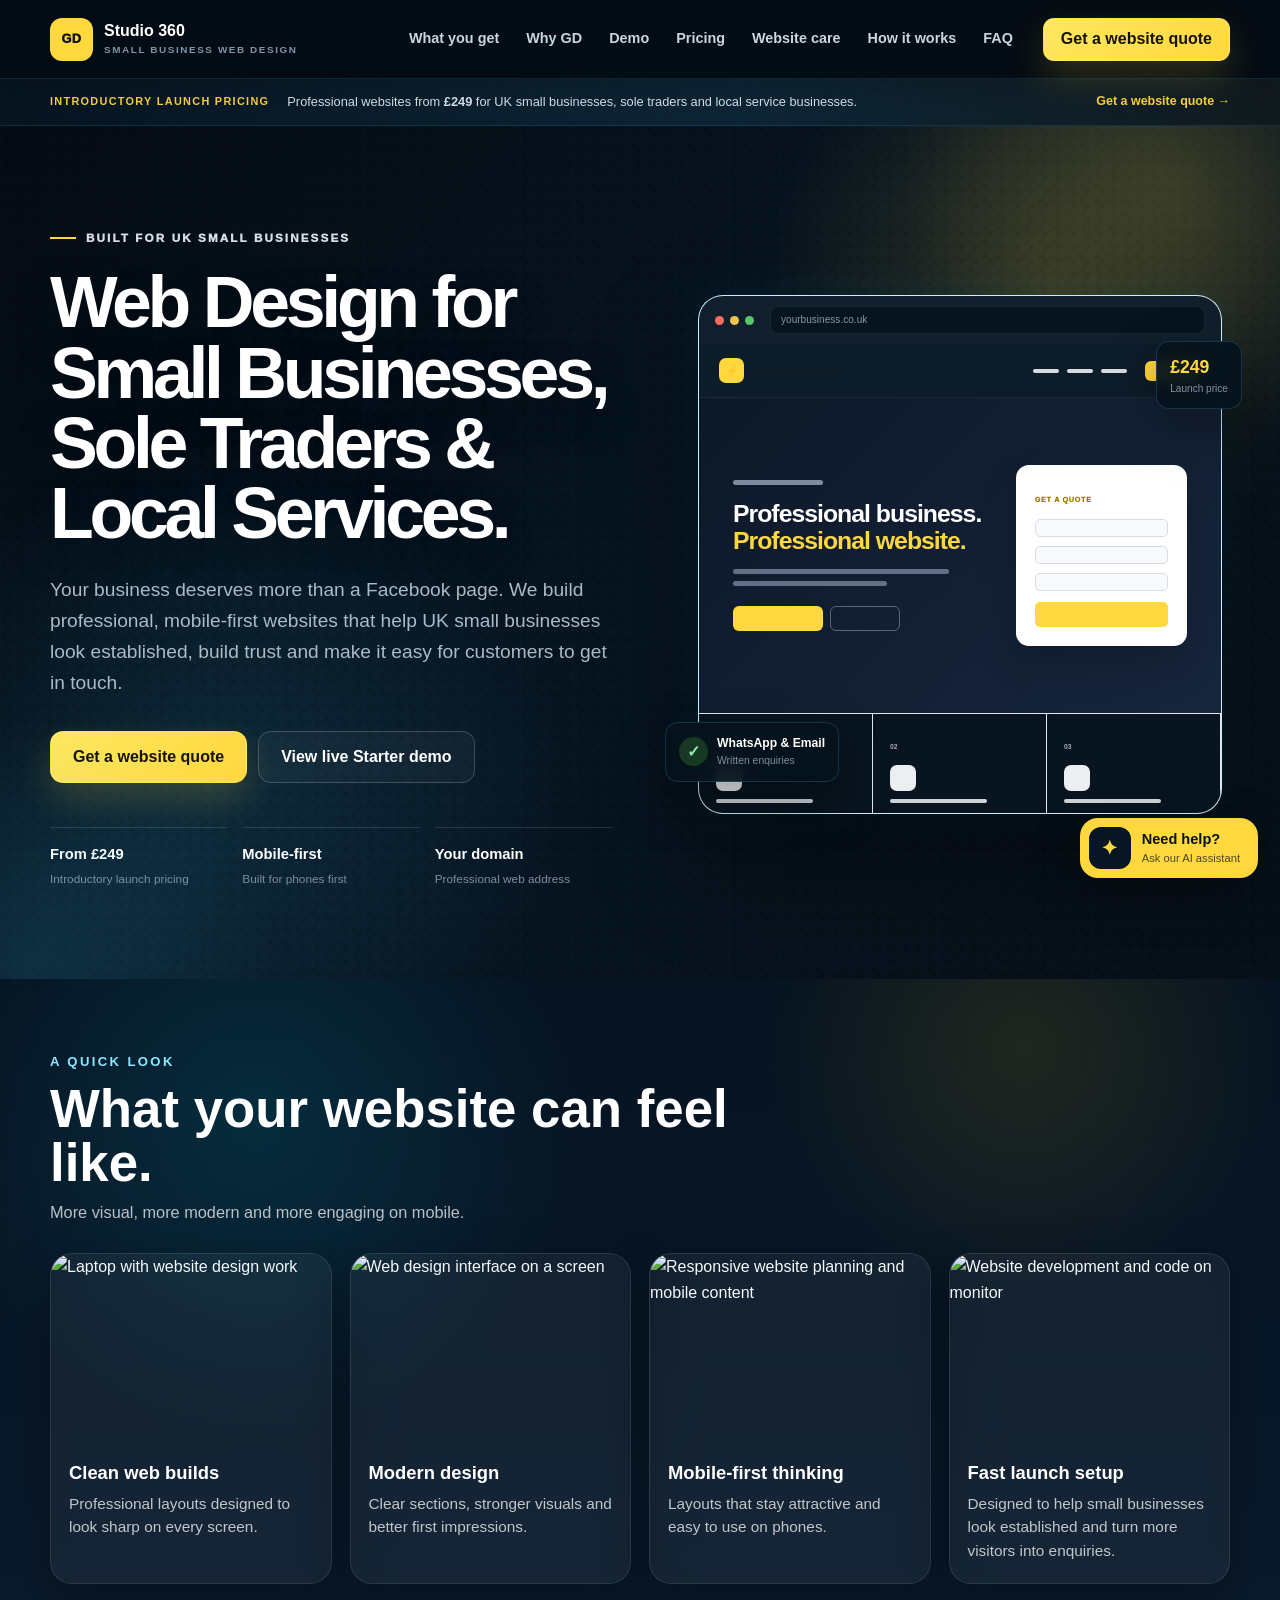
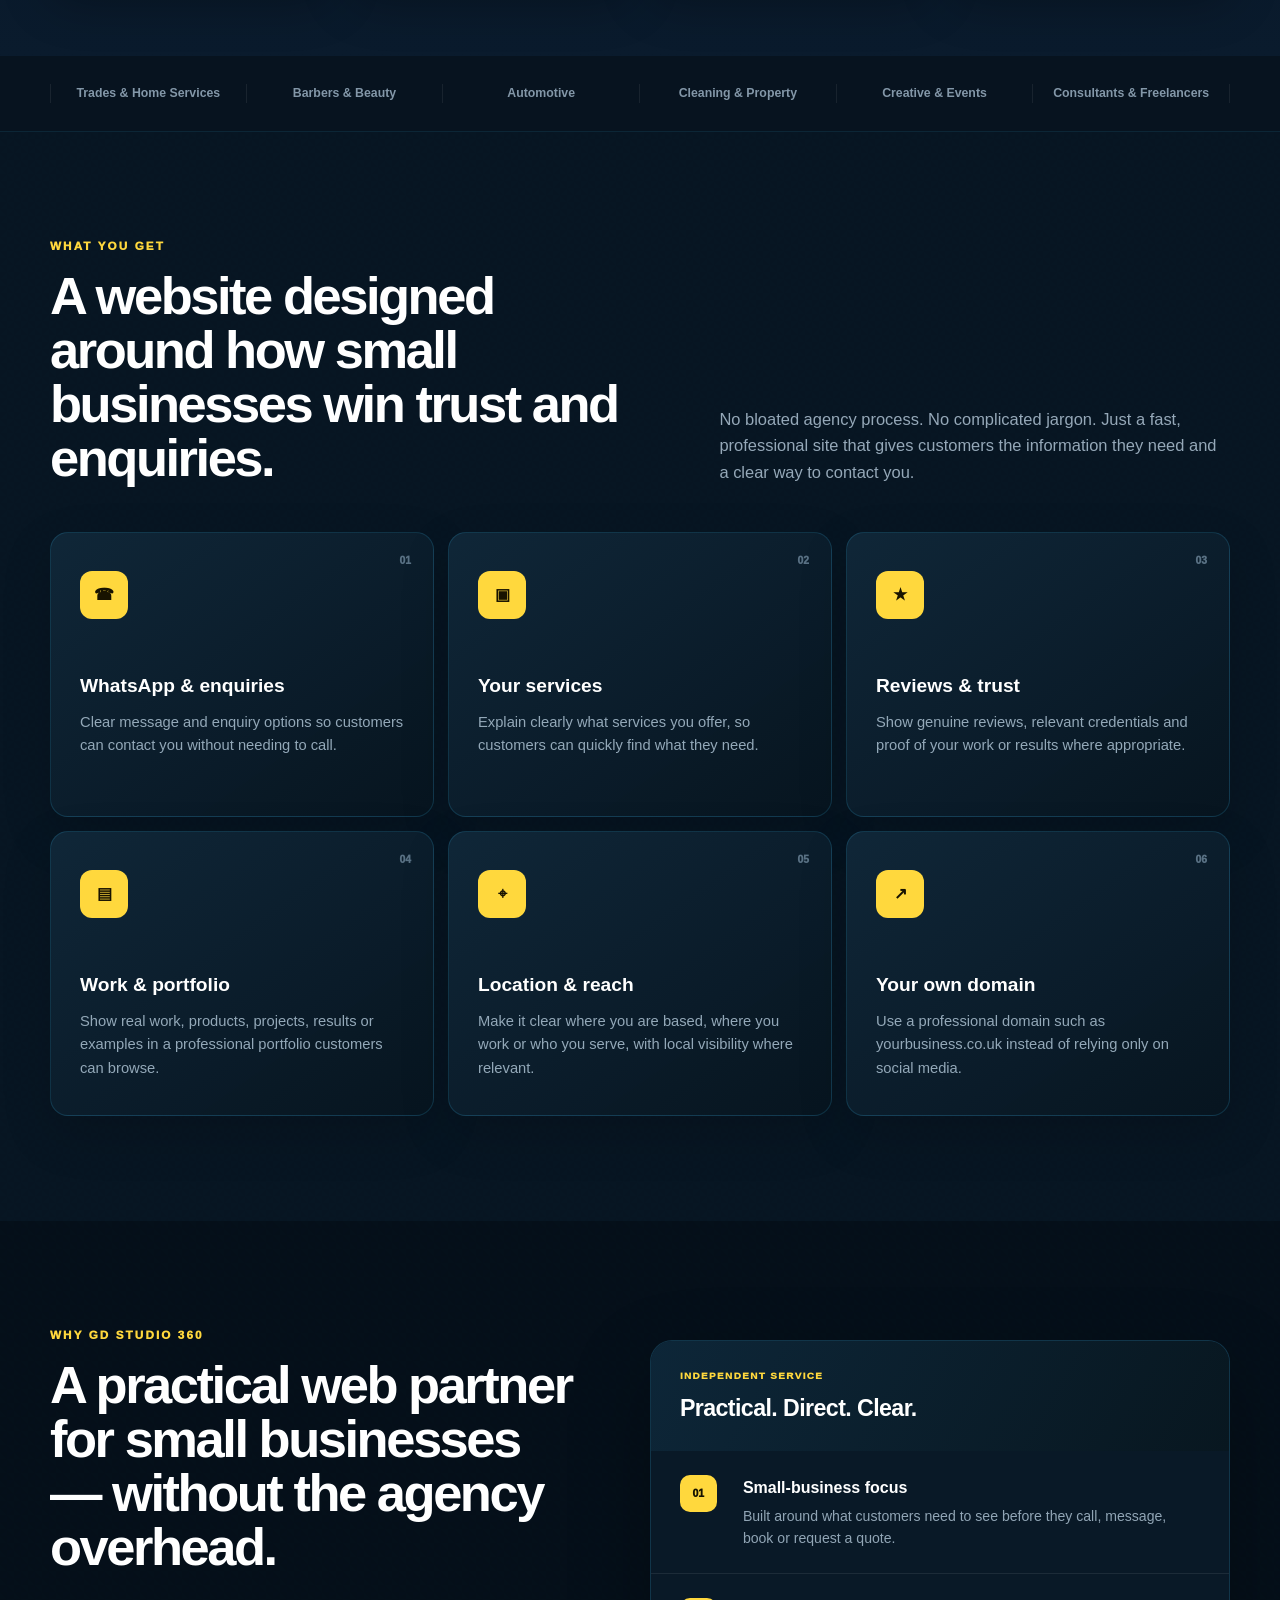
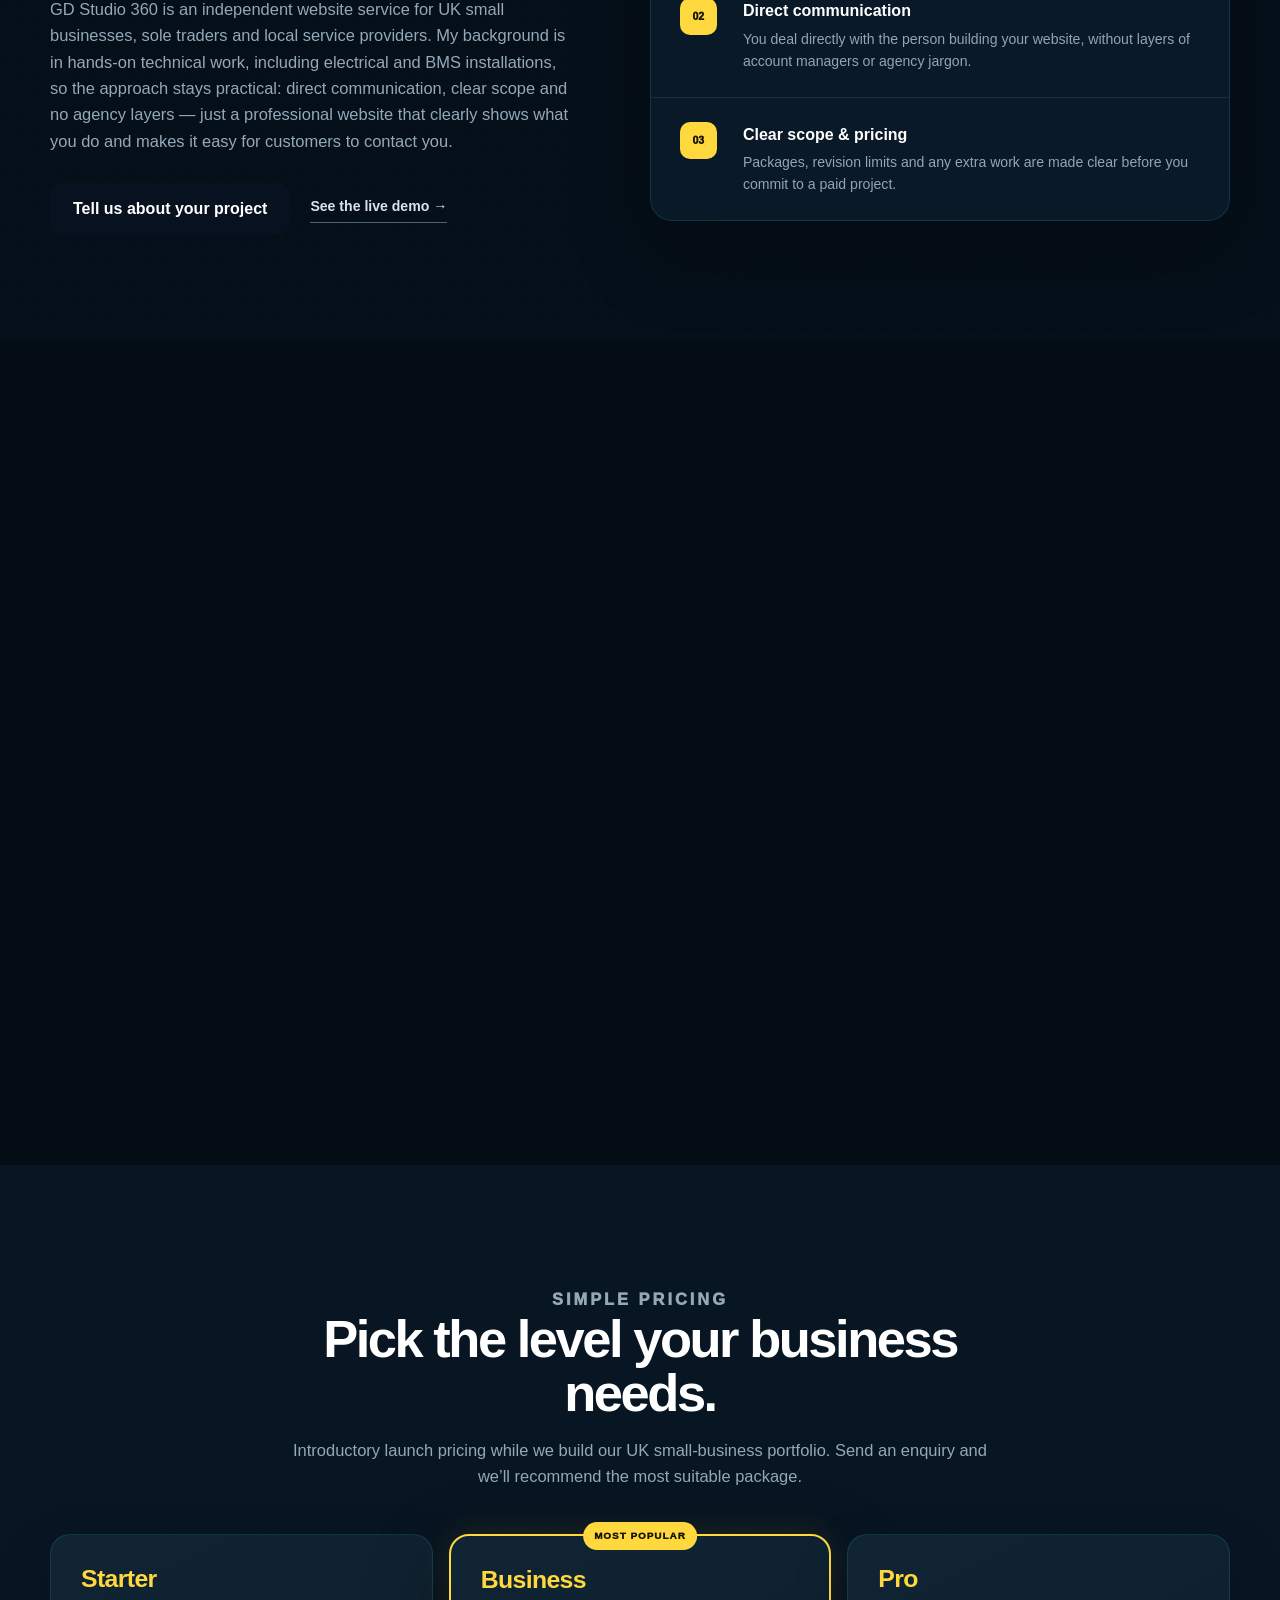
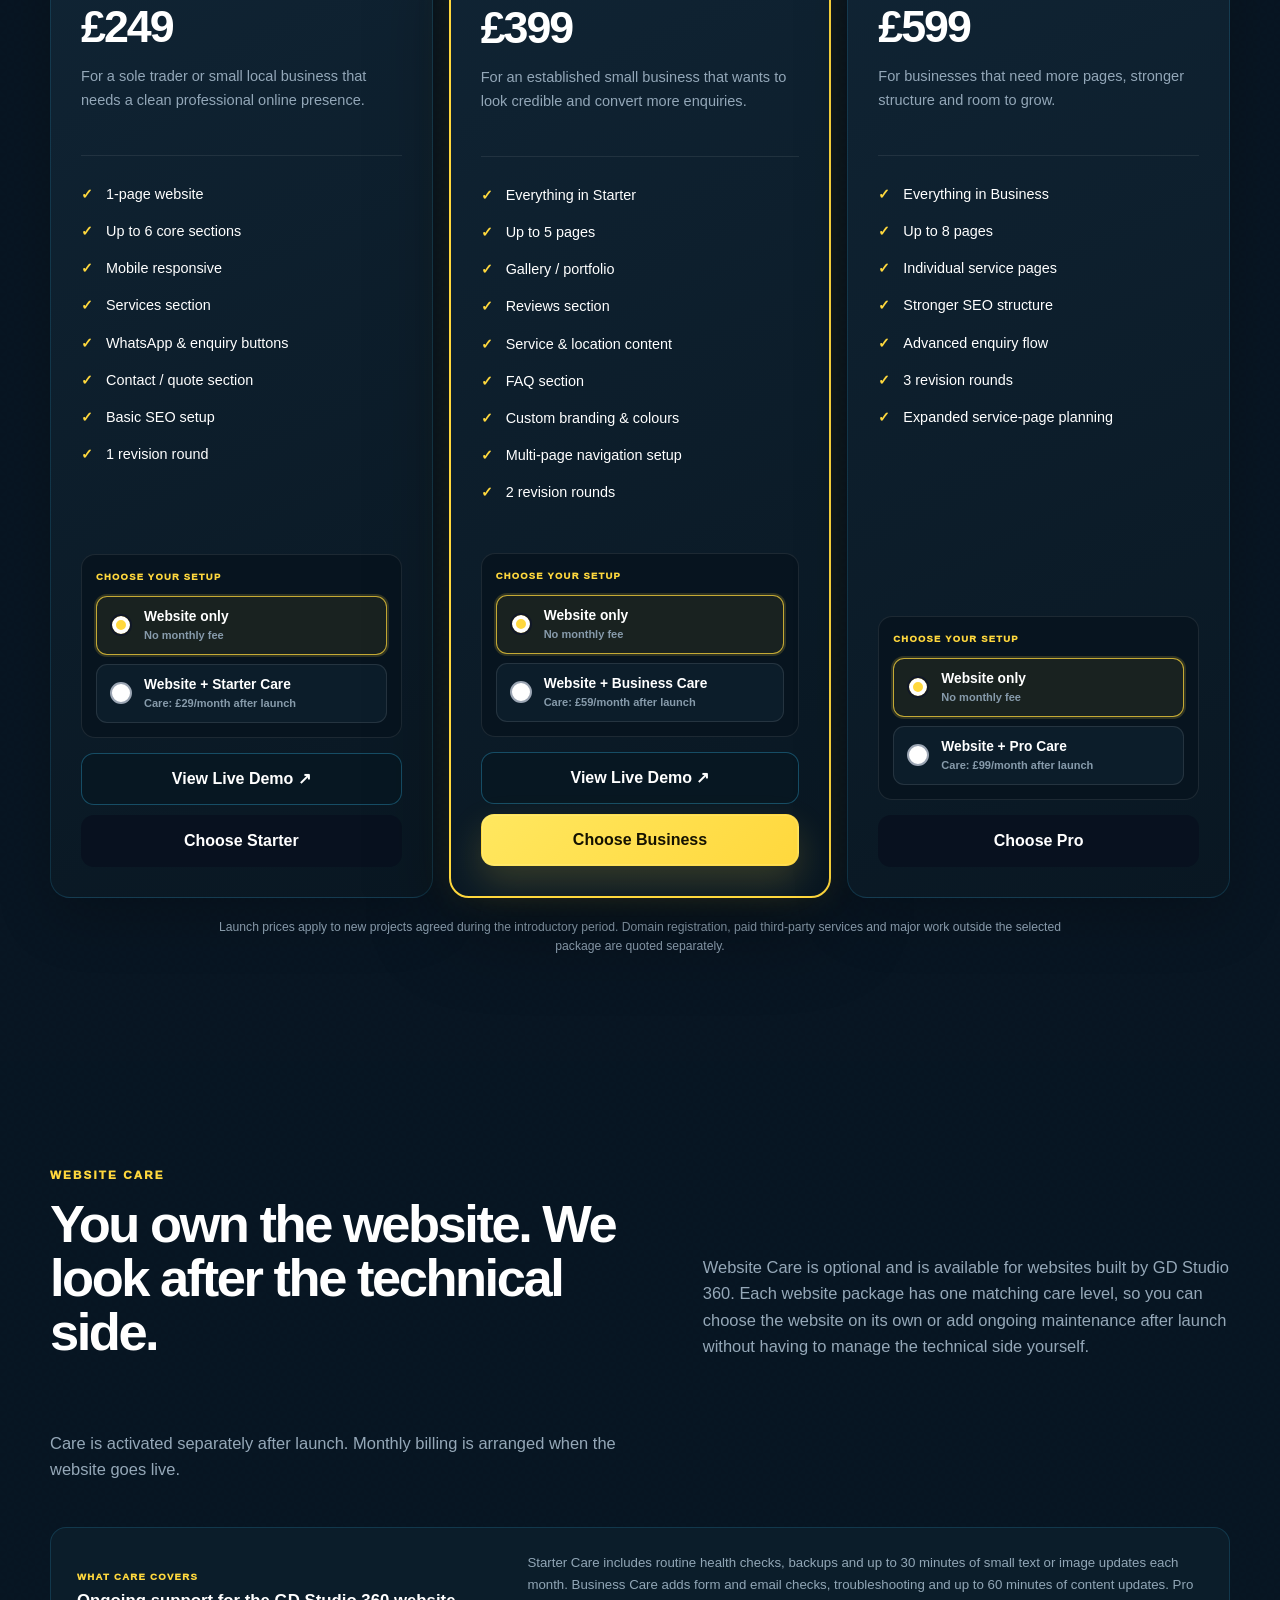
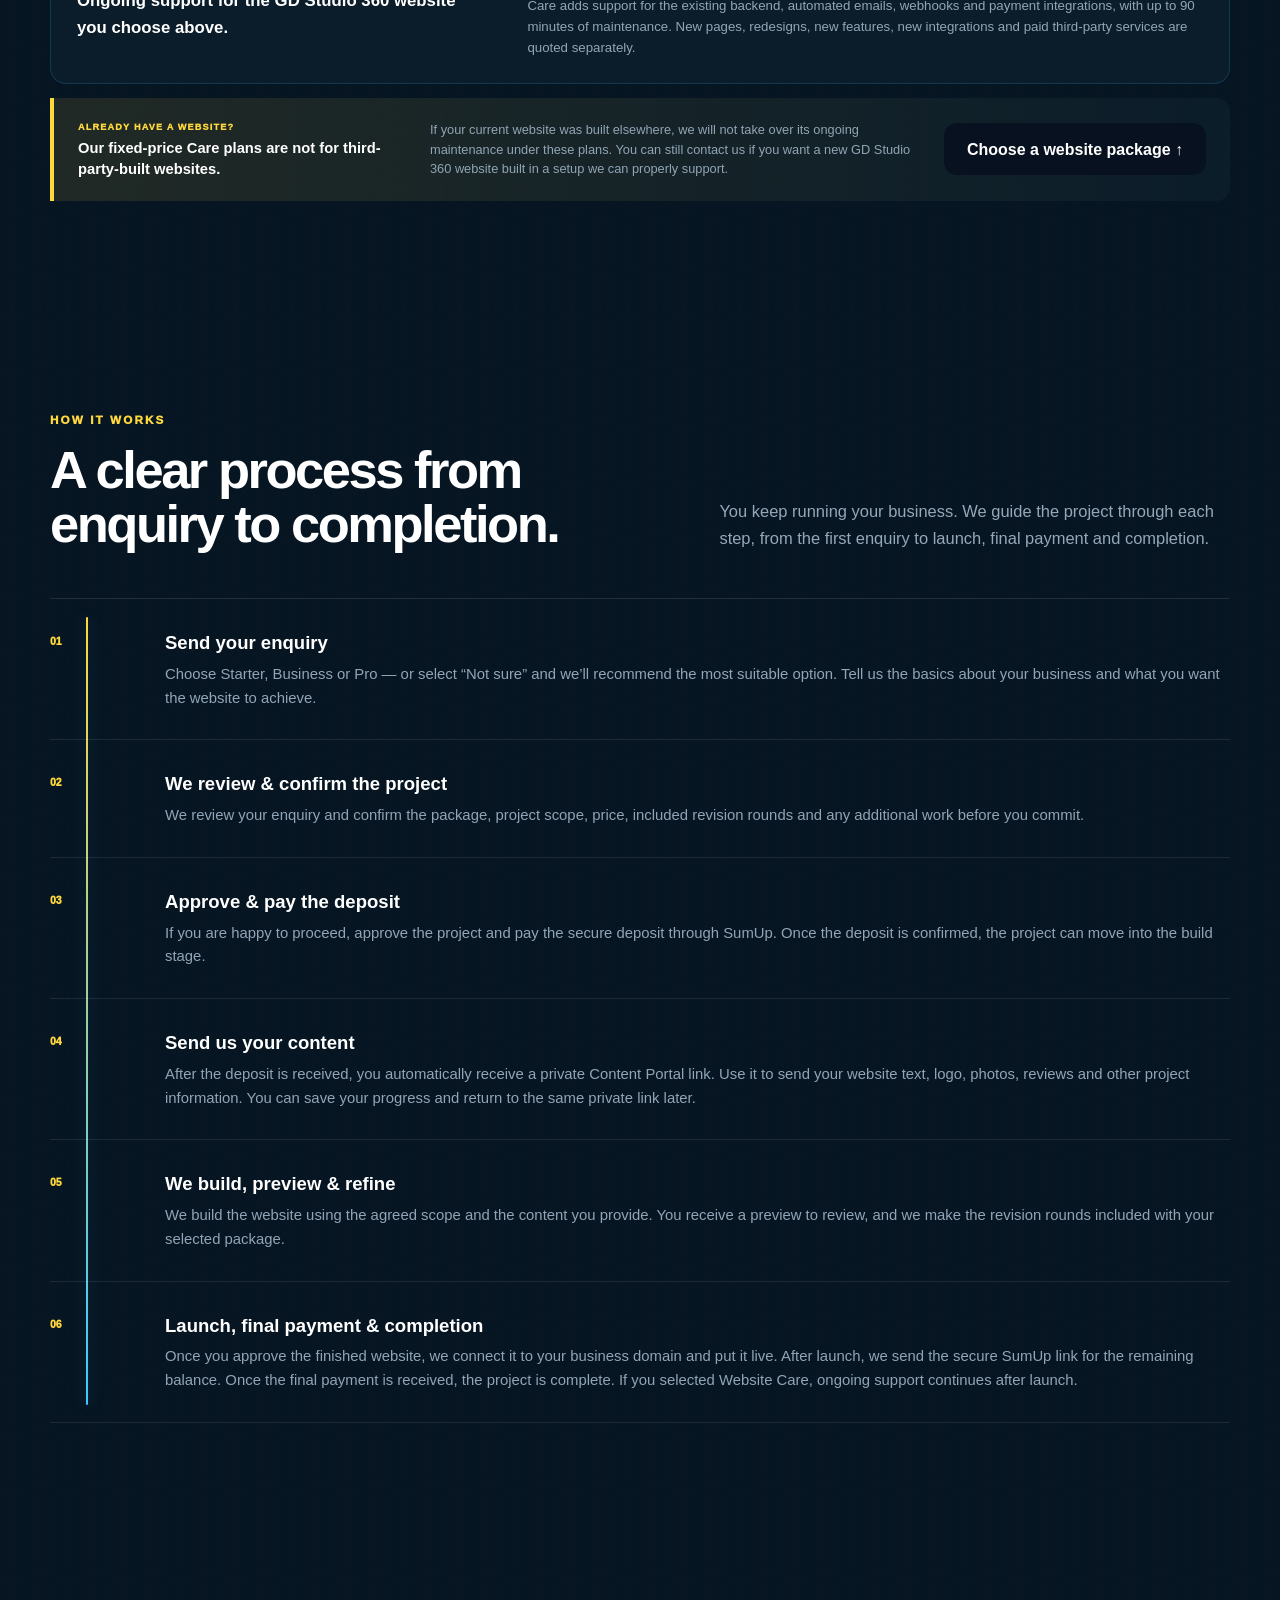
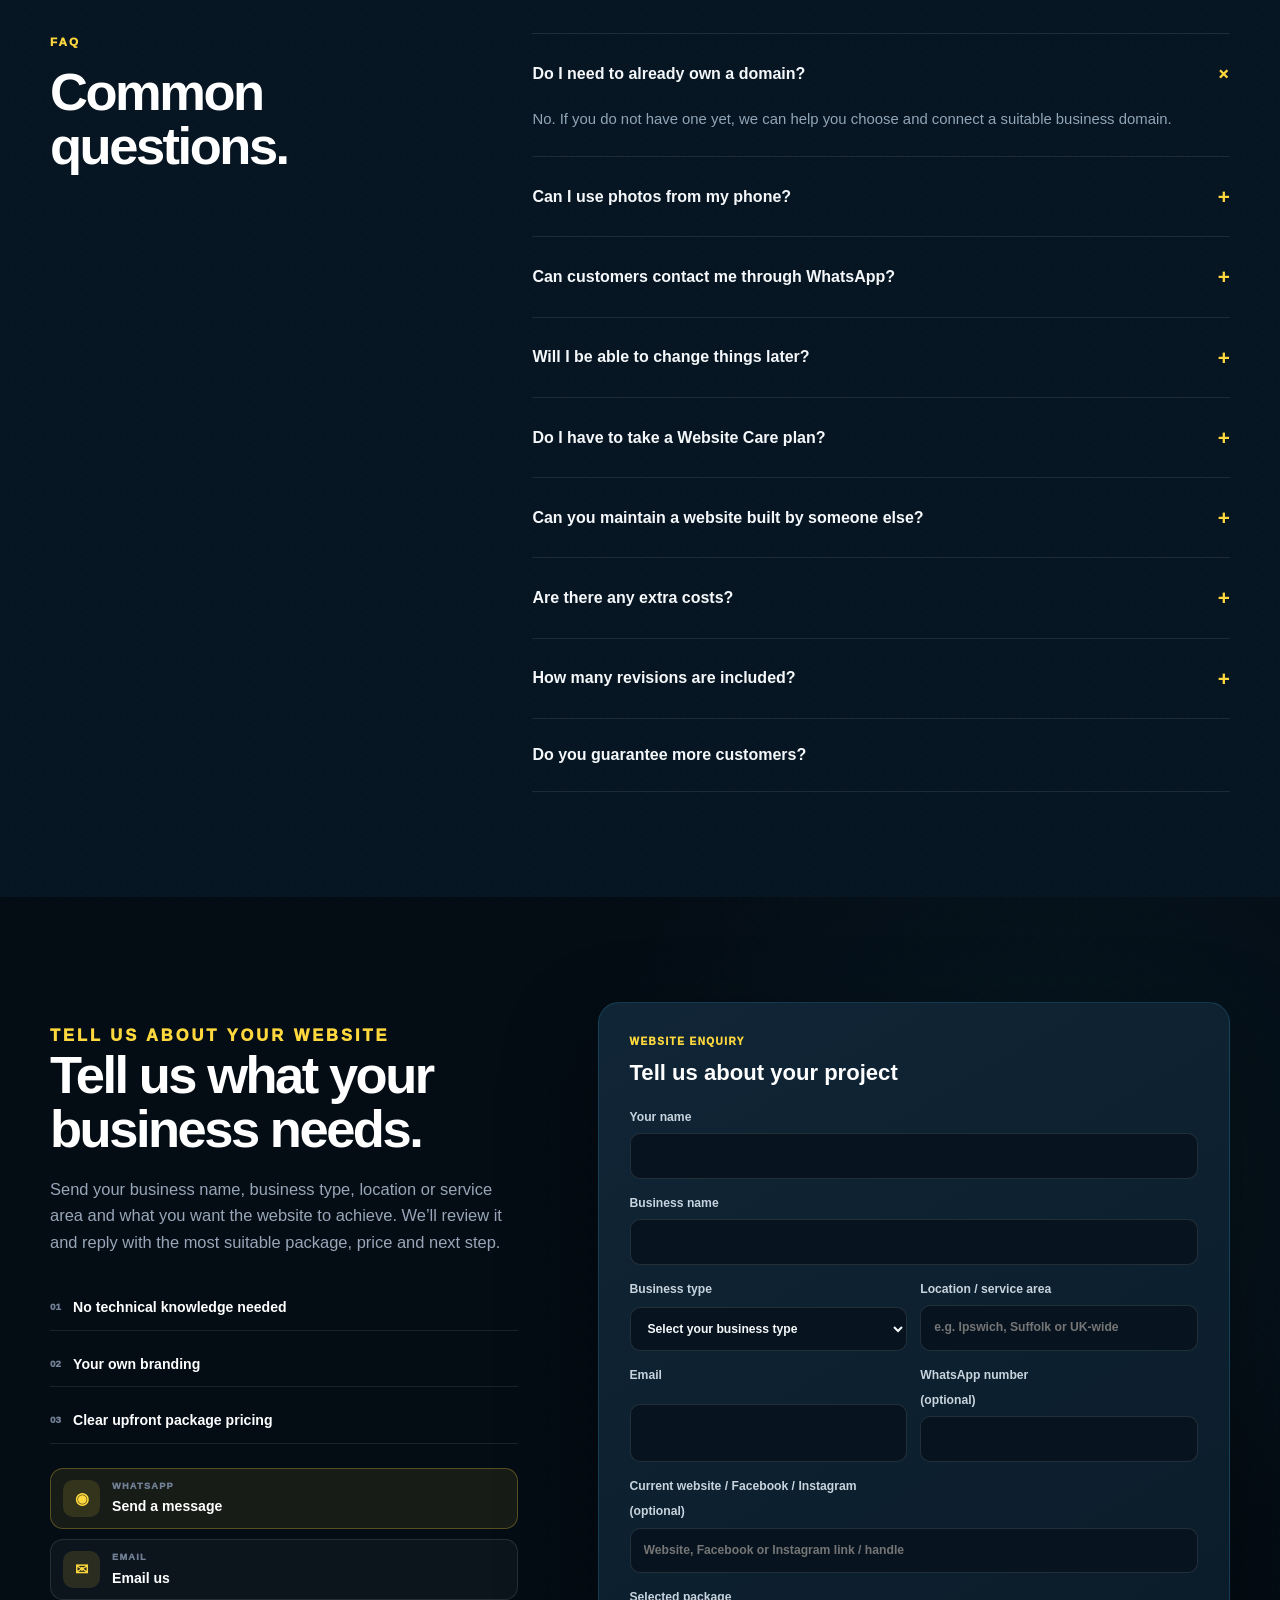
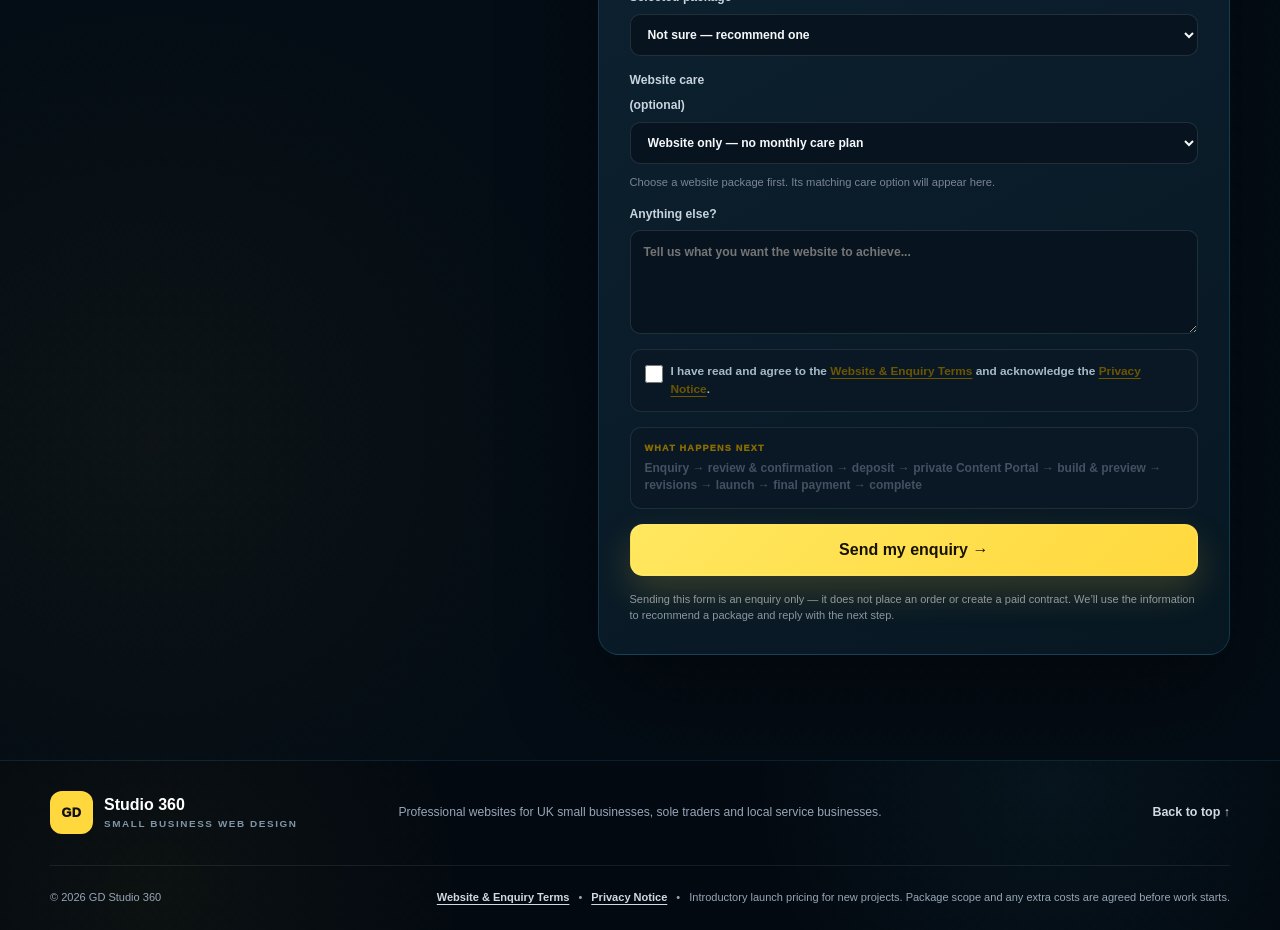
==== index.html @ a2e042cf "Improve enquiry form validation feedback" ====
<!doctype html>
<html lang="en-GB">
<head>
  <meta charset="utf-8">
  <meta name="viewport" content="width=device-width, initial-scale=1">
  <title>Web Design for Small Businesses & Sole Traders UK | GD Studio 360</title>
  <meta name="description" content="Professional web design for UK small businesses, sole traders and local service businesses. Mobile-first websites, enquiry forms and optional website care.">
  <meta name="theme-color" content="#0a1220">
<meta name="robots" content="index,follow,max-image-preview:large">
<link rel="canonical" href="https://gdstudio360.co.uk/">

<meta property="og:title" content="Web Design for Small Businesses & Sole Traders UK | GD Studio 360">
<meta property="og:description" content="Professional web design for UK small businesses, sole traders and local service businesses.">
<meta property="og:type" content="website">
<meta property="og:locale" content="en_GB">
<meta property="og:url" content="https://gdstudio360.co.uk/">
<meta property="og:site_name" content="GD Studio 360">
<meta property="og:image" content="https://gdstudio360.co.uk/gdstudio360-og-v2.jpg">
<meta property="og:image:width" content="1200">
<meta property="og:image:height" content="630">
<meta property="og:image:alt" content="GD Studio 360 — Web design for UK small businesses and sole traders">

<meta name="twitter:card" content="summary_large_image">
<meta name="twitter:title" content="Web Design for Small Businesses & Sole Traders UK | GD Studio 360">
<meta name="twitter:description" content="Professional web design for UK small businesses, sole traders and local service businesses.">

<meta name="twitter:image" content="https://gdstudio360.co.uk/gdstudio360-og-v2.jpg">
<link rel="icon" type="image/png" sizes="32x32" href="/favicon-32x32.png?v=2">
<link rel="icon" type="image/png" sizes="16x16" href="/favicon-16x16.png?v=2">
<link rel="shortcut icon" href="/favicon.ico?v=2">
<link rel="apple-touch-icon" sizes="180x180" href="/apple-touch-icon.png?v=2">



  <link rel="stylesheet" href="styles.css?v=pricing-hierarchy-v1">

<script type="application/ld+json">
{
  "@context": "https://schema.org",
  "@type": "Organization",
  "name": "GD Studio 360",
  "url": "https://gdstudio360.co.uk/",
  "logo": "https://gdstudio360.co.uk/apple-touch-icon.png",
  "description": "Professional websites for UK small businesses, sole traders and local service providers."
}
</script>

</head>

<body class="gd-premium">
  <header class="site-header" id="top">
    <div class="container nav">
      <a class="brand" href="#top" aria-label="GD Studio 360 home">
        <span class="brand-mark">GD</span>
        <span class="brand-copy">
          <strong>Studio 360</strong>
          <small>Small business web design</small>
        </span>
      </a>

      <button class="menu-button" type="button" aria-expanded="false" aria-controls="primary-nav">
        <span></span><span></span><span></span>
        <b class="sr-only">Menu</b>
      </button>

      <nav class="primary-nav" id="primary-nav">
        <a href="#services">What you get</a>
        <a href="#about">Why GD</a>
        <a href="#demo">Demo</a>
        <a href="#pricing">Pricing</a>
        <a href="#care">Website care</a>
        <a href="#process">How it works</a>
        <a href="#faq">FAQ</a>
      </nav>

      <a class="button button-small button-yellow desktop-cta" href="#contact">Get a website quote</a>
    </div>
  </header>

  <div class="launch-strip">
    <div class="container launch-strip-inner">
      <strong>INTRODUCTORY LAUNCH PRICING</strong>
      <span>Professional websites from <b>£249</b> for UK small businesses, sole traders and local service businesses.</span>
      <a href="#contact">Get a website quote →</a>
    </div>
  </div>

  <main>
    <section class="hero">
      <div class="hero-grid-overlay"></div>

      <div class="container hero-grid">
        <div class="hero-copy">
          <div class="eyebrow"><span></span> BUILT FOR UK SMALL BUSINESSES</div>
          <h1>Web Design for Small Businesses, Sole Traders &amp; Local Services.</h1>
          <p class="hero-lead">
            Your business deserves more than a Facebook page. We build professional, mobile-first websites
            that help UK small businesses look established, build trust and make it easy for customers to get in touch.
          </p>

          <div class="hero-actions">
            <a class="button button-yellow" href="#contact">Get a website quote</a>
            <a class="button button-outline" href="https://gdstudio360-tech.github.io/tradesman-template/" target="_blank" rel="noopener">View live Starter demo</a>
          </div>

          <div class="hero-meta">
            <div><strong>From £249</strong><span>Introductory launch pricing</span></div>
            <div><strong>Mobile-first</strong><span>Built for phones first</span></div>
            <div><strong>Your domain</strong><span>Professional web address</span></div>
          </div>
        </div>

        <div class="hero-preview">
          <div class="browser">
            <div class="browser-bar">
              <div class="browser-dots"><span></span><span></span><span></span></div>
              <div class="browser-address">yourbusiness.co.uk</div>
            </div>

            <div class="browser-page gd-browser-window">
              <div class="gd-browser-track">

                <section class="gd-browser-scene" data-domain="yourbusiness.co.uk">
                  <div class="mock-nav">
                    <div class="mock-logo"><span>⚡</span><b>YOUR BUSINESS</b></div>
                    <div class="mock-links"><i></i><i></i><i></i></div>
                    <div class="mock-cta"></div>
                  </div>

                  <div class="mock-hero">
                    <div class="mock-left">
                      <span class="mock-label"></span>
                      <h3>Professional business.<br><em>Professional website.</em></h3>
                      <p></p>
                      <p class="short"></p>
                      <div class="mock-buttons"><b></b><i></i></div>
                    </div>

                    <div class="mock-card">
                      <span>GET A QUOTE</span>
                      <i></i><i></i><i></i>
                      <b></b>
                    </div>
                  </div>

                  <div class="mock-services">
                    <div><span>01</span><b></b><i></i></div>
                    <div><span>02</span><b></b><i></i></div>
                    <div><span>03</span><b></b><i></i></div>
                  </div>
                </section>

                <section class="gd-browser-scene" data-domain="thebarberstudio.co.uk">
                  <div class="mock-nav">
                    <div class="mock-logo"><span>✂</span><b>BARBER STUDIO</b></div>
                    <div class="mock-links"><i></i><i></i><i></i></div>
                    <div class="mock-cta"></div>
                  </div>

                  <div class="mock-hero">
                    <div class="mock-left">
                      <span class="mock-label"></span>
                      <h3>Look sharp online.<br><em>Make booking easy.</em></h3>
                      <p></p>
                      <p class="short"></p>
                      <div class="mock-buttons"><b></b><i></i></div>
                    </div>

                    <div class="mock-card">
                      <span>BOOK AN APPOINTMENT</span>
                      <i></i><i></i><i></i>
                      <b></b>
                    </div>
                  </div>

                  <div class="mock-services">
                    <div><span>CUT</span><b></b><i></i></div>
                    <div><span>BEARD</span><b></b><i></i></div>
                    <div><span>STYLE</span><b></b><i></i></div>
                  </div>
                </section>

                <section class="gd-browser-scene" data-domain="localautocare.co.uk">
                  <div class="mock-nav">
                    <div class="mock-logo"><span>◆</span><b>AUTO CARE</b></div>
                    <div class="mock-links"><i></i><i></i><i></i></div>
                    <div class="mock-cta"></div>
                  </div>

                  <div class="mock-hero">
                    <div class="mock-left">
                      <span class="mock-label"></span>
                      <h3>Show your services.<br><em>Win more enquiries.</em></h3>
                      <p></p>
                      <p class="short"></p>
                      <div class="mock-buttons"><b></b><i></i></div>
                    </div>

                    <div class="mock-card">
                      <span>REQUEST A QUOTE</span>
                      <i></i><i></i><i></i>
                      <b></b>
                    </div>
                  </div>

                  <div class="mock-services">
                    <div><span>SERVICE</span><b></b><i></i></div>
                    <div><span>REPAIR</span><b></b><i></i></div>
                    <div><span>MOT</span><b></b><i></i></div>
                  </div>
                </section>

                <section class="gd-browser-scene" data-domain="brightcleaning.co.uk">
                  <div class="mock-nav">
                    <div class="mock-logo"><span>✦</span><b>BRIGHT CLEANING</b></div>
                    <div class="mock-links"><i></i><i></i><i></i></div>
                    <div class="mock-cta"></div>
                  </div>

                  <div class="mock-hero">
                    <div class="mock-left">
                      <span class="mock-label"></span>
                      <h3>Build customer trust.<br><em>Make contact simple.</em></h3>
                      <p></p>
                      <p class="short"></p>
                      <div class="mock-buttons"><b></b><i></i></div>
                    </div>

                    <div class="mock-card">
                      <span>GET A CLEANING QUOTE</span>
                      <i></i><i></i><i></i>
                      <b></b>
                    </div>
                  </div>

                  <div class="mock-services">
                    <div><span>HOME</span><b></b><i></i></div>
                    <div><span>OFFICE</span><b></b><i></i></div>
                    <div><span>DEEP</span><b></b><i></i></div>
                  </div>
                </section>

                <section class="gd-browser-scene" data-domain="creativestudio.co.uk">
                  <div class="mock-nav">
                    <div class="mock-logo"><span>●</span><b>CREATIVE STUDIO</b></div>
                    <div class="mock-links"><i></i><i></i><i></i></div>
                    <div class="mock-cta"></div>
                  </div>

                  <div class="mock-hero">
                    <div class="mock-left">
                      <span class="mock-label"></span>
                      <h3>Show your work.<br><em>Grow your presence.</em></h3>
                      <p></p>
                      <p class="short"></p>
                      <div class="mock-buttons"><b></b><i></i></div>
                    </div>

                    <div class="mock-card">
                      <span>START A PROJECT</span>
                      <i></i><i></i><i></i>
                      <b></b>
                    </div>
                  </div>

                  <div class="mock-services">
                    <div><span>PHOTO</span><b></b><i></i></div>
                    <div><span>VIDEO</span><b></b><i></i></div>
                    <div><span>DESIGN</span><b></b><i></i></div>
                  </div>
                </section>

              </div>
            </div>
          </div>

          <div class="floating-chip chip-one">
            <span>✓</span>
            <div><strong>WhatsApp & Email</strong><small>Written enquiries</small></div>
          </div>

          <div class="floating-chip chip-two">
            <strong>£249</strong>
            <small>Launch price</small>
          </div>
        </div>
      </div>
    </section>

<section class="tw-mini-showcase reveal-on-scroll">
  <div class="container">
    <div class="tw-mini-header">
      <p class="section-kicker">A QUICK LOOK</p>
      <h2>What your website can feel like.</h2>
      <p>More visual, more modern and more engaging on mobile.</p>
    </div>

    <div class="tw-mini-grid">
      <article class="tw-mini-card">
        <img src="https://images.unsplash.com/photo-1498050108023-c5249f4df085?auto=format&fit=crop&w=1200&q=80" alt="Laptop with website design work" loading="lazy">
        <div class="tw-mini-copy">
          <h3>Clean web builds</h3>
          <p>Professional layouts designed to look sharp on every screen.</p>
        </div>
      </article>

      <article class="tw-mini-card">
        <img src="https://images.unsplash.com/photo-1467232004584-a241de8bcf5d?auto=format&fit=crop&w=1200&q=80" alt="Web design interface on a screen" loading="lazy">
        <div class="tw-mini-copy">
          <h3>Modern design</h3>
          <p>Clear sections, stronger visuals and better first impressions.</p>
        </div>
      </article>

      <article class="tw-mini-card">
        <img src="https://images.unsplash.com/photo-1516321318423-f06f85e504b3?auto=format&fit=crop&w=1200&q=80" alt="Responsive website planning and mobile content" loading="lazy">
        <div class="tw-mini-copy">
          <h3>Mobile-first thinking</h3>
          <p>Layouts that stay attractive and easy to use on phones.</p>
        </div>
      </article>

      <article class="tw-mini-card">
        <img src="https://images.unsplash.com/photo-1559028012-481c04fa702d?auto=format&fit=crop&w=1200&q=80" alt="Website development and code on monitor" loading="lazy">
        <div class="tw-mini-copy">
          <h3>Fast launch setup</h3>
          <p>Designed to help small businesses look established and turn more visitors into enquiries.</p>
        </div>
      </article>
    </div>
  </div>
</section>



    <section class="logo-strip">
      <div class="container logo-strip-inner">
        <span>Trades &amp; Home Services</span>
        <span>Barbers &amp; Beauty</span>
        <span>Automotive</span>
        <span>Cleaning &amp; Property</span>
        <span>Creative &amp; Events</span>
        <span>Consultants &amp; Freelancers</span>
      </div>
    </section>

    <section class="section" id="services">
      <div class="container">
        <div class="section-head">
          <div>
            <p class="kicker">WHAT YOU GET</p>
            <h2>A website designed around how small businesses win trust and enquiries.</h2>
          </div>
          <p>
            No bloated agency process. No complicated jargon. Just a fast, professional site that gives customers the information they need and a clear way to contact you.
          </p>
        </div>

        <div class="benefit-grid">
          <article class="benefit benefit-dark">
            <span class="benefit-number">01</span>
            <div class="benefit-icon">☎</div>
            <h3>WhatsApp & enquiries</h3>
            <p>Clear message and enquiry options so customers can contact you without needing to call.</p>
          </article>

          <article class="benefit">
            <span class="benefit-number">02</span>
            <div class="benefit-icon">▣</div>
            <h3>Your services</h3>
            <p>Explain clearly what services you offer, so customers can quickly find what they need.</p>
          </article>

          <article class="benefit">
            <span class="benefit-number">03</span>
            <div class="benefit-icon">★</div>
            <h3>Reviews & trust</h3>
            <p>Show genuine reviews, relevant credentials and proof of your work or results where appropriate.</p>
          </article>

          <article class="benefit">
            <span class="benefit-number">04</span>
            <div class="benefit-icon">▤</div>
            <h3>Work &amp; portfolio</h3>
            <p>Show real work, products, projects, results or examples in a professional portfolio customers can browse.</p>
          </article>

          <article class="benefit">
            <span class="benefit-number">05</span>
            <div class="benefit-icon">⌖</div>
            <h3>Location &amp; reach</h3>
            <p>Make it clear where you are based, where you work or who you serve, with local visibility where relevant.</p>
          </article>

          <article class="benefit">
            <span class="benefit-number">06</span>
            <div class="benefit-icon">↗</div>
            <h3>Your own domain</h3>
            <p>Use a professional domain such as yourbusiness.co.uk instead of relying only on social media.</p>
          </article>
        </div>
      </div>
    </section>

    <section class="section about-section" id="about">
      <div class="container about-grid">
        <div class="about-copy">
          <p class="kicker">WHY GD STUDIO 360</p>
          <h2>A practical web partner for small businesses — without the agency overhead.</h2>
          <p class="about-lead">
            GD Studio 360 is an independent website service for UK small businesses, sole traders and local service providers.
            My background is in hands-on technical work, including electrical and BMS installations, so the approach stays practical:
            direct communication, clear scope and no agency layers — just a professional website that clearly shows
            what you do and makes it easy for customers to contact you.
          </p>

          <div class="about-actions">
            <a class="button button-dark" href="#contact">Tell us about your project</a>
            <a class="text-link" href="#demo">See the live demo →</a>
          </div>
        </div>

        <div class="trust-panel">
          <div class="trust-panel-head">
            <span>INDEPENDENT SERVICE</span>
            <strong>Practical. Direct. Clear.</strong>
          </div>

          <div class="trust-item">
            <span class="trust-item-number">01</span>
            <div>
              <strong>Small-business focus</strong>
              <p>Built around what customers need to see before they call, message, book or request a quote.</p>
            </div>
          </div>

          <div class="trust-item">
            <span class="trust-item-number">02</span>
            <div>
              <strong>Direct communication</strong>
              <p>You deal directly with the person building your website, without layers of account managers or agency jargon.</p>
            </div>
          </div>

          <div class="trust-item">
            <span class="trust-item-number">03</span>
            <div>
              <strong>Clear scope & pricing</strong>
              <p>Packages, revision limits and any extra work are made clear before you commit to a paid project.</p>
            </div>
          </div>
        </div>
      </div>
    </section>

    <section class="demo-section" id="demo">
      <div class="container demo-grid">
        <div class="demo-copy">
          <p class="kicker light-kicker">LIVE DEMO</p>
          <h2>Don’t imagine it.<br>Open a real example.</h2>
          <p>
            We built a full Starter demo for a fictional UK plumbing business to show how a professional local-service website can look and feel like on desktop and mobile.
          </p>

          <div class="demo-points">
            <div><span>✓</span> Mobile responsive</div>
            <div><span>✓</span> Up to 6 clearly presented services</div>
            <div><span>✓</span> WhatsApp, email & quote options</div>
            <div><span>✓</span> Simple enquiry and contact journey</div>
          </div>

          <a class="button button-yellow" href="https://gdstudio360-tech.github.io/tradesman-template/" target="_blank" rel="noopener">Open Starter demo ↗</a>
        </div>

        <div class="demo-device">
          <div class="phone">
            <div class="phone-top"></div>
            <div class="phone-screen gd-phone-window">
              <div class="gd-phone-track">

                <section class="gd-phone-scene">
                  <div class="screen-nav"><span>⚡</span><b>NORTHFIELD</b><i></i></div>
                  <div class="screen-hero">
                    <small>PLUMBER • IPSWICH & SUFFOLK</small>
                    <strong>Plumbing problems sorted without the fuss.</strong>
                    <p></p><p class="short"></p>
                    <div class="screen-button"></div>
                  </div>
                  <div class="screen-row"><i></i><i></i></div>
                  <div class="screen-card"><span>LEAKS & REPAIRS</span><b></b><p></p></div>
                  <div class="screen-card light-card"><span>TAPS & SINKS</span><b></b><p></p></div>
                </section>

                <section class="gd-phone-scene">
                  <div class="screen-nav"><span>⚡</span><b>NORTHFIELD</b><i></i></div>
                  <div class="screen-hero">
                    <small>OUR SERVICES</small>
                    <strong>Reliable help for your home.</strong>
                    <p></p><p class="short"></p>
                    <div class="screen-button"></div>
                  </div>
                  <div class="screen-row"><i></i><i></i></div>
                  <div class="screen-card"><span>BOILERS & HEATING</span><b></b><p></p></div>
                  <div class="screen-card light-card"><span>BATHROOMS</span><b></b><p></p></div>
                </section>

                <section class="gd-phone-scene">
                  <div class="screen-nav"><span>⚡</span><b>NORTHFIELD</b><i></i></div>
                  <div class="screen-hero">
                    <small>LOCAL & TRUSTED</small>
                    <strong>Recommended by local customers.</strong>
                    <p></p><p class="short"></p>
                    <div class="screen-button"></div>
                  </div>
                  <div class="screen-row"><i></i><i></i></div>
                  <div class="screen-card"><span>5★ CUSTOMER REVIEWS</span><b></b><p></p></div>
                  <div class="screen-card light-card"><span>FULLY INSURED</span><b></b><p></p></div>
                </section>

                <section class="gd-phone-scene">
                  <div class="screen-nav"><span>⚡</span><b>NORTHFIELD</b><i></i></div>
                  <div class="screen-hero">
                    <small>NEED A PLUMBER?</small>
                    <strong>Tell us what you need help with.</strong>
                    <p></p><p class="short"></p>
                    <div class="screen-button"></div>
                  </div>
                  <div class="screen-row"><i></i><i></i></div>
                  <div class="screen-card"><span>REQUEST A QUOTE</span><b></b><p></p></div>
                  <div class="screen-card light-card"><span>WHATSAPP / EMAIL</span><b></b><p></p></div>
                </section>

              </div>
            </div>
          </div>
        </div>
      </div>
    </section>

    <section class="section pricing-section" id="pricing">
      <div class="container">
        <div class="pricing-head">
          <p class="kicker">SIMPLE PRICING</p>
          <h2>Pick the level your business needs.</h2>
          <p>Introductory launch pricing while we build our UK small-business portfolio. Send an enquiry and we’ll recommend the most suitable package.</p>
        </div>

        <div class="pricing-grid">
          <article class="price-card">
            <div class="price-top">
              <span>Starter</span>
              <strong>£249</strong>
              <p>For a sole trader or small local business that needs a clean professional online presence.</p>
            </div>
            <ul>
              <li>1-page website</li>
              <li>Up to 6 core sections</li>
              <li>Mobile responsive</li>
              <li>Services section</li>
              <li>WhatsApp & enquiry buttons</li>
              <li>Contact / quote section</li>
              <li>Basic SEO setup</li>
              <li>1 revision round</li>
            </ul>
            <div class="package-care-picker">
              <span class="package-care-title">CHOOSE YOUR SETUP</span>
              <label class="care-choice">
                <input type="radio" name="starter-care-choice" value="No care plan" checked>
                <span>
                  <strong>Website only</strong>
                  <small>No monthly fee</small>
                </span>
              </label>
              <label class="care-choice">
                <input type="radio" name="starter-care-choice" value="Website Care — £29/month">
                <span>
                  <strong>Website + Starter Care</strong>
                  <small>Care: £29/month after launch</small>
                </span>
              </label>
            </div>
            <div class="package-actions">
              <a class="button business-demo-button"
                 href="https://gdstudio360-tech.github.io/tradesman-template/"
                 target="_blank"
                 rel="noopener">View Live Demo ↗</a>

              <a class="button button-dark package-select-button"
                 href="#contact"
                 data-package="Starter — £249">Choose Starter</a>
            </div>
          </article>

          <article class="price-card featured-price">
            <div class="popular">MOST POPULAR</div>
            <div class="price-top">
              <span>Business</span>
              <strong>£399</strong>
              <p>For an established small business that wants to look credible and convert more enquiries.</p>
            </div>
            <ul>
              <li>Everything in Starter</li>
              <li>Up to 5 pages</li>
              <li>Gallery / portfolio</li>
              <li>Reviews section</li>
              <li>Service &amp; location content</li>
              <li>FAQ section</li>
              <li>Custom branding & colours</li>
              <li>Multi-page navigation setup</li>
              <li>2 revision rounds</li>
            </ul>
            <div class="package-care-picker">
              <span class="package-care-title">CHOOSE YOUR SETUP</span>
              <label class="care-choice">
                <input type="radio" name="business-care-choice" value="No care plan" checked>
                <span>
                  <strong>Website only</strong>
                  <small>No monthly fee</small>
                </span>
              </label>
              <label class="care-choice">
                <input type="radio" name="business-care-choice" value="Business Care — £59/month">
                <span>
                  <strong>Website + Business Care</strong>
                  <small>Care: £59/month after launch</small>
                </span>
              </label>
            </div>
            <div class="package-actions">
              <a class="button business-demo-button"
                 href="https://gdstudio360-tech.github.io/business-template-demo/"
                 target="_blank"
                 rel="noopener">View Live Demo ↗</a>

              <a class="button button-yellow package-select-button"
                 href="#contact"
                 data-package="Business — £399">Choose Business</a>
            </div>
          </article>

          <article class="price-card">
            <div class="price-top">
              <span>Pro</span>
              <strong>£599</strong>
              <p>For businesses that need more pages, stronger structure and room to grow.</p>
            </div>
            <ul>
              <li>Everything in Business</li>
              <li>Up to 8 pages</li>
              <li>Individual service pages</li>
              <li>Stronger SEO structure</li>
              <li>Advanced enquiry flow</li>
              <li>3 revision rounds</li>
              <li>Expanded service-page planning</li>
            </ul>
            <div class="package-care-picker">
              <span class="package-care-title">CHOOSE YOUR SETUP</span>
              <label class="care-choice">
                <input type="radio" name="pro-care-choice" value="No care plan" checked>
                <span>
                  <strong>Website only</strong>
                  <small>No monthly fee</small>
                </span>
              </label>
              <label class="care-choice">
                <input type="radio" name="pro-care-choice" value="Pro Care — £99/month">
                <span>
                  <strong>Website + Pro Care</strong>
                  <small>Care: £99/month after launch</small>
                </span>
              </label>
            </div>
            <a class="button button-dark package-select-button" href="#contact" data-package="Pro — £599">Choose Pro</a>
          </article>
        </div>

        <p class="pricing-note">
          Launch prices apply to new projects agreed during the introductory period.
          Domain registration, paid third-party services and major work outside the selected package are quoted separately.
        </p>
      </div>
    </section>

    <section class="section care-section" id="care">
      <div class="container">
        <div class="care-intro">
          <div>
            <p class="kicker">WEBSITE CARE</p>
            <h2>You own the website. We look after the technical side.</h2>
          </div>
          <p>
            Website Care is optional and is available for websites built by GD Studio 360.
            Each website package has one matching care level, so you can choose the website on its own
            or add ongoing maintenance after launch without having to manage the technical side yourself.
          </p>
          <p>
            Care is activated separately after launch. Monthly billing is arranged when the website goes live.
          </p>
        </div>

        <div class="care-explainer">
          <div>
            <span>WHAT CARE COVERS</span>
            <strong>Ongoing support for the GD Studio 360 website you choose above.</strong>
          </div>
          <p>
            Starter Care includes routine health checks, backups and up to 30 minutes of small text or image updates each month.
            Business Care adds form and email checks, troubleshooting and up to 60 minutes of content updates.
            Pro Care adds support for the existing backend, automated emails, webhooks and payment integrations, with up to 90 minutes of maintenance.
            New pages, redesigns, new features, new integrations and paid third-party services are quoted separately.
          </p>
        </div>

        <div class="care-policy-note">
          <div>
            <span>ALREADY HAVE A WEBSITE?</span>
            <strong>Our fixed-price Care plans are not for third-party-built websites.</strong>
          </div>
          <p>
            If your current website was built elsewhere, we will not take over its ongoing maintenance under these plans.
            You can still contact us if you want a new GD Studio 360 website built in a setup we can properly support.
          </p>
          <a class="button button-dark" href="#pricing">Choose a website package ↑</a>
        </div>
      </div>
    </section>

    <section class="section process-section" id="process">
      <div class="container">
        <div class="section-head">
          <div>
            <p class="kicker">HOW IT WORKS</p>
            <h2>A clear process from enquiry to completion.</h2>
          </div>
          <p>
            You keep running your business. We guide the project through each step,
            from the first enquiry to launch, final payment and completion.
          </p>
        </div>

        <ol class="steps">
          <li>
            <span>01</span>
            <div>
              <strong>Send your enquiry</strong>
              <p>
                Choose Starter, Business or Pro — or select “Not sure” and we’ll recommend the most suitable option.
                Tell us the basics about your business and what you want the website to achieve.
              </p>
            </div>
          </li>

          <li>
            <span>02</span>
            <div>
              <strong>We review &amp; confirm the project</strong>
              <p>
                We review your enquiry and confirm the package, project scope, price,
                included revision rounds and any additional work before you commit.
              </p>
            </div>
          </li>

          <li>
            <span>03</span>
            <div>
              <strong>Approve &amp; pay the deposit</strong>
              <p>
                If you are happy to proceed, approve the project and pay the secure deposit through SumUp.
                Once the deposit is confirmed, the project can move into the build stage.
              </p>
            </div>
          </li>

          <li>
            <span>04</span>
            <div>
              <strong>Send us your content</strong>
              <p>
                After the deposit is received, you automatically receive a private Content Portal link.
                Use it to send your website text, logo, photos, reviews and other project information.
                You can save your progress and return to the same private link later.
              </p>
            </div>
          </li>

          <li>
            <span>05</span>
            <div>
              <strong>We build, preview &amp; refine</strong>
              <p>
                We build the website using the agreed scope and the content you provide.
                You receive a preview to review, and we make the revision rounds included with your selected package.
              </p>
            </div>
          </li>

          <li>
            <span>06</span>
            <div>
              <strong>Launch, final payment &amp; completion</strong>
              <p>
                Once you approve the finished website, we connect it to your business domain and put it live.
                After launch, we send the secure SumUp link for the remaining balance.
                Once the final payment is received, the project is complete.
                If you selected Website Care, ongoing support continues after launch.
              </p>
            </div>
          </li>
        </ol>
      </div>
    </section>

    <section class="section faq-section" id="faq">
      <div class="container faq-layout">
        <div>
          <p class="kicker">FAQ</p>
          <h2>Common questions.</h2>
        </div>

        <div class="faq-list">
          <details open>
            <summary>Do I need to already own a domain?<span>+</span></summary>
            <p>No. If you do not have one yet, we can help you choose and connect a suitable business domain.</p>
          </details>
          <details>
            <summary>Can I use photos from my phone?<span>+</span></summary>
            <p>Yes. Real photos of your work, team, premises or results are usually more useful than generic stock images. Good phone photos can be prepared for the website.</p>
          </details>
          <details>
            <summary>Can customers contact me through WhatsApp?<span>+</span></summary>
            <p>Yes. We can include WhatsApp and enquiry buttons so mobile visitors can message you quickly.</p>
          </details>
          <details>
            <summary>Will I be able to change things later?<span>+</span></summary>
            <p>Yes. You can request one-off changes when needed, or choose a Website Care plan for ongoing maintenance and included small updates after launch.</p>
          </details>
          <details>
            <summary>Do I have to take a Website Care plan?<span>+</span></summary>
            <p>No. Website Care is optional. You still own the website. If you choose Care, GD Studio 360 continues handling the agreed maintenance and technical support for the website we built after launch.</p>
          </details>
          <details>
            <summary>Can you maintain a website built by someone else?<span>+</span></summary>
            <p>Not under our fixed-price Website Care plans. Those plans are for websites built by GD Studio 360, where we know the code, hosting and integrations. If your current site was built elsewhere, we can instead discuss building a new site that we can properly support.</p>
          </details>
          <details>
            <summary>Are there any extra costs?<span>+</span></summary>
            <p>Your selected package covers the website work listed above. Domain registration, paid third-party services and additional work outside the agreed package are quoted separately before you approve them.</p>
          </details>
          <details>
            <summary>How many revisions are included?<span>+</span></summary>
            <p>Starter includes 1 revision round, Business includes 2, and Pro includes 3. Additional revisions can be quoted if needed.</p>
          </details>
          <details>
            <summary>Do you guarantee more customers?</summary>
            <p>No website can honestly guarantee enquiries or sales. The goal is to give your business a professional online presence and make it easier for potential customers to understand your services and contact you.</p>
          </details>
        </div>
      </div>
    </section>

    <section class="contact-section" id="contact">
      <div class="container contact-grid">
        <div class="contact-copy">
          <p class="kicker light-kicker">TELL US ABOUT YOUR WEBSITE</p>
          <h2>Tell us what your business needs.</h2>
          <p>
            Send your business name, business type, location or service area and what you want the website to achieve.
            We’ll review it and reply with the most suitable package, price and next step.
          </p>

          <div class="contact-points">
            <div><span>01</span><strong>No technical knowledge needed</strong></div>
            <div><span>02</span><strong>Your own branding</strong></div>
            <div><span>03</span><strong>Clear upfront package pricing</strong></div>
          </div>

          <div class="private-contact-actions" aria-label="Contact options">
            <a class="private-contact-button private-contact-primary" id="contact-whatsapp" href="#" target="_blank" rel="noopener nofollow">
              <span class="private-contact-icon">◉</span>
              <span><small>WHATSAPP</small><strong>Send a message</strong></span>
            </a>
            <a class="private-contact-button" id="contact-email" href="#" rel="nofollow">
              <span class="private-contact-icon">✉</span>
              <span><small>EMAIL</small><strong>Email us</strong></span>
            </a>
          </div>
        </div>

        <form class="lead-form" id="lead-form" novalidate>
          <input class="honeypot" type="text" name="_gotcha" tabindex="-1" autocomplete="off" aria-hidden="true">
          <input type="hidden" name="_subject" value="New GD Studio 360 website enquiry">
          <input type="hidden" name="attribution_source" id="lead-attribution-source" value="Direct / unknown">
          <input type="hidden" name="attribution_campaign" id="lead-attribution-campaign" value="">
          <div class="form-title">
            <span>WEBSITE ENQUIRY</span>
            <strong>Tell us about your project</strong>
          </div>

          <div
            class="form-validation-summary"
            id="form-validation-summary"
            role="alert"
            aria-live="assertive"
            hidden
          >
            <button
              type="button"
              class="form-validation-close"
              id="form-validation-close"
              aria-label="Close validation message"
            >×</button>

            <strong>We couldn't send your enquiry yet.</strong>
            <span>Please check the following:</span>
            <ul id="form-validation-list"></ul>
          </div>

          <div class="selected-package" id="selected-package" hidden>
            <span>SELECTED PACKAGE</span>
            <strong id="selected-package-name"></strong>
            <button type="button" id="change-package">Change</button>
          </div>

          <label>
            Your name
            <input type="text" name="name" id="lead-name" required autocomplete="name">
          </label>

          <label>
            Business name
            <input type="text" name="business" id="lead-business" required autocomplete="organization">
          </label>

          <div class="form-two">
            <label>
              Business type
              <select name="trade" id="lead-trade" required>
                <option value="" selected disabled>Select your business type</option>
                <option>Electrician / electrical</option>
                <option>Plumber / heating</option>
                <option>Builder / roofer / property trade</option>
                <option>Mechanic / garage / detailing</option>
                <option>Barber / hair / beauty</option>
                <option>Cleaning / property services</option>
                <option>Gardening / landscaping</option>
                <option>Photography / video / events</option>
                <option>Driving instructor / tutor</option>
                <option>Consultant / freelancer</option>
                <option>Other local service or small business</option>
              </select>
            </label>

            <label>
              Location / service area
              <input type="text" name="area" id="lead-area" placeholder="e.g. Ipswich, Suffolk or UK-wide">
            </label>
          </div>

          <div class="form-two">
            <label>
              Email
              <input type="email" name="email" id="lead-email" required autocomplete="email">
            </label>

            <label>
              WhatsApp number <span class="optional">(optional)</span>
              <input type="tel" name="phone" id="lead-phone" autocomplete="tel">
            </label>
          </div>

          <label>
            Current website / Facebook / Instagram <span class="optional">(optional)</span>
            <input type="text" name="currentSite" id="lead-current-site" placeholder="Website, Facebook or Instagram link / handle">
          </label>

          <label id="package-field">
            Selected package
            <select name="package" id="lead-package">
              <option value="Not sure — recommend one">Not sure — recommend one</option>
              <option value="Starter — £249">Starter — £249</option>
              <option value="Business — £399">Business — £399</option>
              <option value="Pro — £599">Pro — £599</option>
            </select>
          </label>

          <label id="care-field">
            Website care <span class="optional">(optional)</span>
            <select name="care_plan" id="lead-care-plan">
              <option value="No care plan">Website only — no monthly care plan</option>
            </select>
          </label>

          <p class="care-form-note" id="care-form-note">
            Choose a website package first. Its matching care option will appear here.
          </p>

          <label>
            Anything else?
            <textarea name="message" id="lead-message" rows="4" placeholder="Tell us what you want the website to achieve..."></textarea>
          </label>

          <label class="terms-consent">
            <input type="checkbox" name="termsAccepted" id="terms-accepted" required>
            <span>
              I have read and agree to the <a href="terms.html" target="_blank" rel="noopener">Website &amp; Enquiry Terms</a>
              and acknowledge the <a href="privacy.html" target="_blank" rel="noopener">Privacy Notice</a>.
            </span>
          </label>

          <div class="approval-flow-note">
            <span>WHAT HAPPENS NEXT</span>
            <strong>Enquiry → review &amp; confirmation → deposit → private Content Portal → build &amp; preview → revisions → launch → final payment → complete</strong>
          </div>

          <button class="button button-yellow button-full" id="lead-submit" type="submit">
            <span class="submit-label">Send my enquiry →</span>
          </button>
          <div class="form-status" id="form-status" role="status" aria-live="polite"></div>
          <p class="form-note">
            Sending this form is an enquiry only — it does not place an order or create a paid contract.
            We’ll use the information to recommend a package and reply with the next step.
          </p>
        </form>
      </div>
    </section>
  </main>

  <footer class="site-footer">
    <div class="container footer-top">
      <a class="brand footer-brand" href="#top">
        <span class="brand-mark">GD</span>
        <span class="brand-copy">
          <strong>Studio 360</strong>
          <small>Small business web design</small>
        </span>
      </a>

      <p>Professional websites for UK small businesses, sole traders and local service businesses.</p>
      <a href="#top">Back to top ↑</a>
    </div>

    <div class="container footer-bottom">
      <span>© <span id="year"></span> GD Studio 360</span>
      <span class="footer-legal">
        <a href="terms.html">Website &amp; Enquiry Terms</a>
        <span aria-hidden="true">•</span>
        <a href="privacy.html">Privacy Notice</a>
        <span aria-hidden="true">•</span>
        <span>Introductory launch pricing for new projects. Package scope and any extra costs are agreed before work starts.</span>
      </span>
    </div>
  </footer>


  <!-- GD STUDIO 360 AI ASSISTANT -->
  <div class="gd-chat" id="gd-chat">
    <button
      class="gd-chat-launcher"
      id="gd-chat-launcher"
      type="button"
      aria-label="Open GD Studio 360 AI Assistant"
      aria-expanded="false"
    >
      <span class="gd-chat-launcher-icon">✦</span>
      <span class="gd-chat-launcher-copy">
        <strong>Need help?</strong>
        <small>Ask our AI assistant</small>
      </span>
    </button>

    <section
      class="gd-chat-panel"
      id="gd-chat-panel"
      aria-label="GD Studio 360 AI Assistant"
      hidden
    >
      <header class="gd-chat-header">
        <div class="gd-chat-avatar">GD</div>

        <div>
          <strong>GD Studio 360 Assistant</strong>
          <span><i></i> AI assistant</span>
        </div>

        <button
          class="gd-chat-new"
          id="gd-chat-new"
          type="button"
          aria-label="Start a new conversation"
          title="New chat"
        >↻</button>

        <button
          class="gd-chat-close"
          id="gd-chat-close"
          type="button"
          aria-label="Close assistant"
        >×</button>
      </header>

      <div class="gd-chat-messages" id="gd-chat-messages" aria-live="polite">
        <div class="gd-chat-message assistant">
          <div>
            <p>Hi 👋 I’m the GD Studio 360 AI Assistant.</p>
            <p>I can explain our packages, help you choose one or answer questions about your website project.</p>
          </div>
        </div>

        <div class="gd-chat-quick" id="gd-chat-quick">
          <button type="button" data-chat-prompt="Help me choose the right website package.">Help me choose a package</button>
          <button type="button" data-chat-prompt="I have a question about GD Studio 360.">Ask a question</button>
          <button type="button" data-chat-prompt="I would like to discuss starting a website project.">Start a project</button>
        </div>
      </div>

      <form class="gd-chat-form" id="gd-chat-form">
        <textarea
          id="gd-chat-input"
          maxlength="1500"
          rows="1"
          placeholder="Type your message..."
          aria-label="Message"
          required
        ></textarea>

        <button id="gd-chat-send" type="submit" aria-label="Send message">
          ↑
        </button>
      </form>

      <div class="gd-chat-privacy">
        You’re chatting with an AI assistant. Messages may be stored to help with your enquiry.
        <a href="terms.html" target="_blank" rel="noopener">Website &amp; Enquiry Terms</a>
        ·
        <a href="privacy.html" target="_blank" rel="noopener">Privacy Notice</a>
      </div>
    </section>
  </div>


  <script src="https://cdn.jsdelivr.net/npm/@supabase/supabase-js@2"></script>
  <script src="site-config.js"></script>
  <script src="script.js?v=consistency-v3"></script>
</body>
</html>
---- styles.css ----
:root{
  --ink:#101623;
  --muted:#687386;
  --line:#dde3ea;
  --soft:#f4f6f8;
  --white:#fff;
  --navy:#08111f;
  --navy2:#0d192b;
  --navy3:#15233a;
  --yellow:#ffd83d;
  --yellow2:#e5b400;
  --green:#7ad197;
  --radius:22px;
  --shadow:0 24px 70px rgba(8,17,31,.13);
  --max:1180px
}

*{box-sizing:border-box}
html{scroll-behavior:smooth}
body{
  margin:0;
  color:var(--ink);
  background:#fff;
  font-family:-apple-system,BlinkMacSystemFont,"Segoe UI",Roboto,Helvetica,Arial,sans-serif;
  line-height:1.6;
  -webkit-font-smoothing:antialiased
}
a{text-decoration:none;color:inherit}
button,input,textarea,select{font:inherit}
button{cursor:pointer}
.container{width:min(calc(100% - 44px),var(--max));margin-inline:auto}
.sr-only{position:absolute;width:1px;height:1px;padding:0;margin:-1px;overflow:hidden;clip:rect(0,0,0,0);white-space:nowrap;border:0}

.site-header{
  position:sticky;
  top:0;
  z-index:50;
  border-bottom:1px solid rgba(221,227,234,.8);
  background:rgba(255,255,255,.92);
  backdrop-filter:blur(18px)
}
.nav{min-height:78px;display:flex;align-items:center;gap:30px}
.brand{display:inline-flex;align-items:center;gap:11px;flex:0 0 auto}
.brand-mark{
  width:43px;height:43px;border-radius:12px;
  display:grid;place-items:center;
  background:var(--yellow);
  color:#111;
  font-size:.8rem;
  font-weight:950;
  letter-spacing:.04em
}
.brand-copy strong,.brand-copy small{display:block;line-height:1}
.brand-copy strong{font-size:1rem}
.brand-copy small{font-size:.62rem;margin-top:6px;text-transform:uppercase;letter-spacing:.16em;color:#7a8493;font-weight:850}
.primary-nav{display:flex;gap:27px;align-items:center;margin-left:auto}
.primary-nav a{font-size:.9rem;font-weight:760;color:#414b5b}
.primary-nav a:hover{color:#000}
.menu-button{display:none;margin-left:auto;border:0;background:transparent;padding:8px}
.menu-button>span{display:block;width:25px;height:2px;background:#111827;margin:5px 0}

.button{
  min-height:52px;
  border-radius:13px;
  border:1px solid transparent;
  display:inline-flex;
  align-items:center;
  justify-content:center;
  padding:0 22px;
  gap:9px;
  font-weight:900;
  transition:transform .15s ease,box-shadow .15s ease
}
.button:hover{transform:translateY(-1px)}
.button-yellow{background:var(--yellow);color:#111;box-shadow:0 12px 28px rgba(255,216,61,.18)}
.button-yellow:hover{box-shadow:0 16px 34px rgba(255,216,61,.28)}
.button-outline{border-color:rgba(255,255,255,.18);background:rgba(255,255,255,.04);color:#fff}
.button-dark{background:var(--navy);color:#fff}
.button-small{min-height:43px;padding:0 17px;border-radius:11px}
.button-full{width:100%}

.hero{
  position:relative;
  overflow:hidden;
  color:#fff;
  background:
    radial-gradient(circle at 85% 18%,rgba(255,216,61,.14),transparent 24%),
    radial-gradient(circle at 18% 85%,rgba(62,110,182,.11),transparent 25%),
    var(--navy)
}
.hero-grid-overlay{
  position:absolute;inset:0;
  opacity:.35;
  background-image:
    linear-gradient(rgba(255,255,255,.025) 1px,transparent 1px),
    linear-gradient(90deg,rgba(255,255,255,.025) 1px,transparent 1px);
  background-size:46px 46px;
  pointer-events:none
}
.hero-grid{
  position:relative;
  display:grid;
  grid-template-columns:1.02fr .98fr;
  gap:78px;
  align-items:center;
  padding:95px 0 90px
}
.eyebrow,.kicker{font-size:.73rem;font-weight:950;letter-spacing:.18em}
.eyebrow{display:inline-flex;align-items:center;gap:10px;color:#d6deea;margin-bottom:20px}
.eyebrow span{width:26px;height:2px;background:var(--yellow)}
.kicker{margin:0 0 13px;color:#987600}
.light-kicker{color:var(--yellow)}
.hero h1{
  margin:0;
  max-width:750px;
  font-size:clamp(3.1rem,5.6vw,5.5rem);
  line-height:.98;
  letter-spacing:-.06em
}
.hero-lead{max-width:700px;margin:27px 0 33px;color:#b9c5d5;font-size:clamp(1.03rem,1.5vw,1.2rem)}
.hero-actions{display:flex;gap:11px;flex-wrap:wrap}
.hero-meta{display:grid;grid-template-columns:repeat(3,1fr);gap:15px;margin-top:44px}
.hero-meta>div{padding-top:15px;border-top:1px solid rgba(255,255,255,.12)}
.hero-meta strong,.hero-meta span{display:block}
.hero-meta strong{font-size:.92rem}
.hero-meta span{margin-top:3px;color:#7e8ca0;font-size:.74rem}

.hero-preview{position:relative;padding:28px 8px}
.browser{
  overflow:hidden;
  border-radius:25px;
  border:1px solid rgba(255,255,255,.12);
  background:#fff;
  box-shadow:0 42px 95px rgba(0,0,0,.35)
}
.browser-bar{height:48px;display:flex;align-items:center;gap:16px;padding:0 16px;background:#e9edf1}
.browser-dots{display:flex;gap:6px}
.browser-dots span{width:9px;height:9px;border-radius:50%;background:#aeb5be}
.browser-dots span:nth-child(1){background:#fb6b61}
.browser-dots span:nth-child(2){background:#efc354}
.browser-dots span:nth-child(3){background:#57c66c}
.browser-address{flex:1;background:#f7f8fa;border:1px solid #d8dde4;border-radius:8px;padding:5px 10px;color:#8a939f;font-size:.63rem}
.browser-page{background:#f8fafb;color:#121826}
.mock-nav{height:54px;padding:0 20px;display:flex;align-items:center;gap:18px;background:#fff;border-bottom:1px solid #e6e9ed}
.mock-logo{display:flex;align-items:center;gap:7px;font-size:.6rem}.mock-logo span{width:25px;height:25px;border-radius:7px;display:grid;place-items:center;background:var(--yellow)}.mock-logo b{letter-spacing:.05em}
.mock-links{display:flex;gap:8px;margin-left:auto}.mock-links i{width:26px;height:4px;border-radius:4px;background:#d6dbe1}
.mock-cta{width:56px;height:20px;border-radius:6px;background:var(--yellow)}
.mock-hero{min-height:315px;display:grid;grid-template-columns:1.2fr .8fr;gap:26px;align-items:center;padding:34px;background:linear-gradient(135deg,#0d1828,#17263e)}
.mock-left .mock-label{display:block;width:90px;height:5px;border-radius:4px;background:#7e8b9e;margin-bottom:16px}
.mock-left h3{margin:0;color:#fff;font-size:1.55rem;line-height:1.05;letter-spacing:-.04em}.mock-left h3 em{color:var(--yellow);font-style:normal}
.mock-left p{width:84%;height:5px;border-radius:4px;background:#617087;margin:15px 0 0}.mock-left p.short{width:60%;margin-top:7px}
.mock-buttons{display:flex;gap:7px;margin-top:20px}.mock-buttons b{width:90px;height:25px;border-radius:6px;background:var(--yellow)}.mock-buttons i{width:70px;height:25px;border-radius:6px;border:1px solid #56657a}
.mock-card{padding:19px;border-radius:13px;background:#fff;box-shadow:0 18px 38px rgba(0,0,0,.2)}
.mock-card span{font-size:.45rem;font-weight:950;color:#9b7900;letter-spacing:.1em}
.mock-card i{display:block;height:18px;border:1px solid #d7dde4;border-radius:5px;margin-top:9px;background:#f7f9fb}
.mock-card b{display:block;height:25px;border-radius:5px;background:var(--yellow);margin-top:11px}
.mock-services{display:grid;grid-template-columns:repeat(3,1fr);border-top:1px solid #e3e7ec}
.mock-services>div{padding:17px;border-right:1px solid #e3e7ec;min-height:100px}.mock-services span{font-size:.42rem;color:#a3aab4;font-weight:900}.mock-services b{display:block;width:26px;height:26px;border-radius:7px;background:#eceff2;margin:8px 0}.mock-services i{display:block;width:70%;height:4px;background:#cdd3da;border-radius:4px}

.floating-chip{
  position:absolute;z-index:4;
  padding:11px 13px;
  border:1px solid rgba(255,255,255,.13);
  border-radius:13px;
  background:rgba(10,19,32,.94);
  backdrop-filter:blur(10px);
  box-shadow:0 18px 40px rgba(0,0,0,.28)
}
.chip-one{left:-25px;bottom:60px;display:flex;gap:9px;align-items:center}
.chip-one>span{width:29px;height:29px;border-radius:50%;display:grid;place-items:center;background:#173822;color:#93e8ad;font-weight:950}
.chip-one strong,.chip-one small{display:block}.chip-one strong{font-size:.76rem}.chip-one small{font-size:.65rem;color:#7f8ca0}
.chip-two{right:-12px;top:74px}.chip-two strong,.chip-two small{display:block}.chip-two strong{color:var(--yellow);font-size:1.1rem}.chip-two small{color:#8491a4;font-size:.63rem}

.logo-strip{border-bottom:1px solid var(--line);background:#fff}
.logo-strip-inner{min-height:75px;display:grid;grid-template-columns:repeat(6,1fr);align-items:center;text-align:center}
.logo-strip span{font-size:.77rem;font-weight:850;color:#697385;border-right:1px solid var(--line)}
.logo-strip span:first-child{border-left:1px solid var(--line)}

.section{padding:105px 0}
.section-head{display:grid;grid-template-columns:1.08fr .92fr;gap:70px;align-items:end;margin-bottom:47px}
.section-head h2,.demo-copy h2,.pricing-head h2,.preview-box h2,.faq-layout h2,.contact-copy h2{
  margin:0;
  font-size:clamp(2.1rem,4.1vw,3.8rem);
  line-height:1.03;
  letter-spacing:-.047em
}
.section-head>p,.pricing-head>p,.demo-copy>p,.preview-box>div>p,.contact-copy>p{margin:0;color:var(--muted);font-size:1.03rem}

.benefit-grid{display:grid;grid-template-columns:repeat(3,1fr);border-left:1px solid var(--line);border-top:1px solid var(--line)}
.benefit{
  position:relative;
  min-height:285px;
  padding:29px;
  border-right:1px solid var(--line);
  border-bottom:1px solid var(--line);
  background:#fff;
  transition:transform .2s ease,box-shadow .2s ease,z-index .2s
}
.benefit:hover{z-index:2;transform:translateY(-3px);box-shadow:var(--shadow)}
.benefit-dark{background:var(--navy);color:#fff}
.benefit-number{position:absolute;right:22px;top:20px;color:#a6aeb9;font-size:.65rem;font-weight:950}
.benefit-icon{width:48px;height:48px;border-radius:12px;display:grid;place-items:center;background:#eef2f5;margin:9px 0 52px;font-weight:950}
.benefit-dark .benefit-icon{background:var(--yellow);color:#111}.benefit-dark .benefit-number{color:#627086}
.benefit h3{margin:0 0 9px;font-size:1.2rem}.benefit p{margin:0;color:var(--muted);font-size:.92rem}.benefit-dark p{color:#8f9eb2}

.demo-section{padding:105px 0;background:var(--navy);color:#fff}
.demo-grid{display:grid;grid-template-columns:.9fr 1.1fr;gap:90px;align-items:center}
.demo-copy>p{color:#95a3b6;margin:20px 0 28px}
.demo-points{display:grid;gap:10px;margin-bottom:29px}
.demo-points>div{display:flex;gap:10px;align-items:center;color:#c8d1de;font-size:.91rem}.demo-points span{color:var(--yellow);font-weight:950}
.demo-device{display:grid;place-items:center}
.phone{
  width:min(330px,80%);
  padding:13px;
  border-radius:39px;
  background:#111a28;
  border:1px solid #314057;
  box-shadow:0 35px 80px rgba(0,0,0,.42)
}
.phone-top{width:84px;height:19px;border-radius:0 0 12px 12px;background:#111a28;margin:-2px auto 0;position:relative;z-index:2}
.phone-screen{overflow:hidden;border-radius:28px;background:#f7f9fb;min-height:570px;color:#111827}
.screen-nav{height:52px;display:flex;align-items:center;gap:7px;padding:0 16px;background:#fff;border-bottom:1px solid #e4e8ed;font-size:.56rem}.screen-nav span{width:25px;height:25px;border-radius:7px;background:var(--yellow);display:grid;place-items:center}.screen-nav i{margin-left:auto;width:18px;height:2px;background:#111;box-shadow:0 5px #111,0 -5px #111}
.screen-hero{padding:27px 18px 25px;background:linear-gradient(135deg,#0a1321,#162640);color:#fff}
.screen-hero small{font-size:.43rem;color:var(--yellow);font-weight:900;letter-spacing:.12em}
.screen-hero strong{display:block;margin-top:10px;font-size:1.37rem;line-height:1.04;letter-spacing:-.04em}
.screen-hero p{height:4px;background:#68778b;border-radius:5px;width:88%;margin:13px 0 0}.screen-hero p.short{width:63%;margin-top:6px}.screen-button{width:105px;height:27px;border-radius:7px;background:var(--yellow);margin-top:16px}
.screen-row{display:grid;grid-template-columns:1fr 1fr}.screen-row i{height:49px;border-right:1px solid #e3e7ec;border-bottom:1px solid #e3e7ec}
.screen-card{margin:14px;padding:15px;background:#0a1321;border-radius:12px;color:#fff}.screen-card span{font-size:.41rem;color:#748397;font-weight:900}.screen-card b{display:block;width:26px;height:26px;border-radius:7px;background:var(--yellow);margin:10px 0}.screen-card p{width:75%;height:4px;background:#607087;border-radius:4px}.light-card{background:#fff;color:#111;border:1px solid #e3e7ec}.light-card b{background:#edf0f3}.light-card p{background:#cfd5dc}

.pricing-section{background:#f5f7f9}
.pricing-head{text-align:center;max-width:730px;margin:0 auto 45px}.pricing-head>p{margin-top:16px}
.pricing-grid{display:grid;grid-template-columns:repeat(3,1fr);gap:16px;align-items:stretch}
.price-card{
  position:relative;
  padding:30px;
  border:1px solid var(--line);
  border-radius:20px;
  background:#fff;
  display:flex;
  flex-direction:column
}
.featured-price{border:2px solid var(--navy);box-shadow:var(--shadow)}
.popular{position:absolute;left:50%;top:0;transform:translate(-50%,-50%);padding:6px 11px;border-radius:999px;background:var(--navy);color:#fff;font-size:.62rem;font-weight:950;letter-spacing:.1em}
.price-top>span{font-size:.67rem;font-weight:950;letter-spacing:.15em;color:#9a7900}
.price-top>strong{display:block;font-size:3.1rem;letter-spacing:-.05em;line-height:1;margin:13px 0}
.price-top>p{min-height:72px;margin:0;color:var(--muted);font-size:.91rem}
.price-card ul{list-style:none;padding:20px 0;margin:18px 0 22px;border-top:1px solid var(--line);flex:1}
.price-card li{position:relative;padding:7px 0 7px 25px;font-size:.9rem}.price-card li:before{content:"✓";position:absolute;left:0;color:#937300;font-weight:950}
.care-plan{margin-top:18px;padding:21px 25px;border:1px solid var(--line);border-radius:16px;background:#fff;display:grid;grid-template-columns:auto 1fr;gap:50px;align-items:center}
.care-plan span,.care-plan strong{display:block}.care-plan span{font-size:.6rem;font-weight:950;letter-spacing:.13em;color:#8e7200}.care-plan strong{margin-top:3px;font-size:1.1rem}.care-plan p{margin:0;color:var(--muted);font-size:.88rem}

.process-section{background:#fff}
.steps{list-style:none;margin:0;padding:0;border-top:1px solid var(--line)}
.steps li{display:grid;grid-template-columns:90px 1fr;gap:25px;padding:29px 0;border-bottom:1px solid var(--line)}
.steps>li>span{font-size:.66rem;color:#98a1ad;font-weight:950;padding-top:5px}.steps strong{font-size:1.16rem}.steps p{margin:5px 0 0;color:var(--muted);font-size:.93rem}

.preview-offer{padding-top:0;background:#fff}
.preview-box{
  padding:55px;
  border-radius:25px;
  background:
    radial-gradient(circle at 92% 22%,rgba(255,216,61,.15),transparent 25%),
    var(--navy);
  color:#fff;
  display:grid;
  grid-template-columns:1fr auto;
  gap:50px;
  align-items:center
}
.preview-box>div>p{color:#98a6b8;margin-top:17px;max-width:720px}

.faq-section{background:#f6f8fa}
.faq-layout{display:grid;grid-template-columns:.72fr 1.28fr;gap:90px}
.faq-list{border-top:1px solid #d6dce3}
.faq-list details{border-bottom:1px solid #d6dce3}
.faq-list summary{list-style:none;display:flex;align-items:center;justify-content:space-between;gap:20px;padding:23px 0;font-weight:860;cursor:pointer}
.faq-list summary::-webkit-details-marker{display:none}
.faq-list summary span{font-size:1.3rem;color:#8f98a5}
.faq-list details[open] summary span{transform:rotate(45deg)}
.faq-list details p{margin:-5px 44px 24px 0;color:var(--muted);font-size:.93rem}

.contact-section{
  padding:105px 0;
  color:#fff;
  background:
    radial-gradient(circle at 84% 18%,rgba(255,216,61,.12),transparent 22%),
    var(--navy)
}
.contact-grid{display:grid;grid-template-columns:.85fr 1.15fr;gap:80px;align-items:start}
.contact-copy>p{margin-top:20px;color:#98a6b8}
.contact-points{display:grid;gap:11px;margin-top:30px}
.contact-points>div{display:flex;align-items:center;gap:12px;padding:11px 0;border-bottom:1px solid rgba(255,255,255,.09)}
.contact-points span{font-size:.62rem;color:#728096;font-weight:950}.contact-points strong{font-size:.88rem}
.lead-form{
  padding:31px;
  border-radius:21px;
  background:#fff;
  color:var(--ink);
  box-shadow:0 34px 80px rgba(0,0,0,.25);
  display:grid;
  gap:15px
}
.form-title{margin-bottom:3px}.form-title span,.form-title strong{display:block}.form-title span{font-size:.63rem;color:#957500;font-weight:950;letter-spacing:.14em}.form-title strong{margin-top:5px;font-size:1.38rem}
.lead-form label{display:grid;gap:6px;font-size:.76rem;font-weight:850;color:#404957}
.lead-form input,.lead-form textarea,.lead-form select{
  width:100%;
  padding:12px 13px;
  border:1px solid var(--line);
  border-radius:10px;
  background:#fafbfd;
  color:#111827;
  outline:none
}
.lead-form input:focus,.lead-form textarea:focus,.lead-form select:focus{border-color:#b99400;box-shadow:0 0 0 3px rgba(255,216,61,.2)}
.form-two{display:grid;grid-template-columns:1fr 1fr;gap:13px}
.form-note{margin:0;color:#8b95a3;font-size:.69rem;line-height:1.45}.form-note code{font-size:.68rem}

.site-footer{background:#050b13;color:#98a5b7}
.footer-top{min-height:105px;display:grid;grid-template-columns:1fr auto 1fr;gap:25px;align-items:center;border-bottom:1px solid rgba(255,255,255,.08)}
.footer-brand .brand-copy strong{color:#fff}.footer-brand .brand-copy small{color:#758296}
.footer-top p{font-size:.76rem}.footer-top>a:last-child{justify-self:end;color:#d2d9e3;font-size:.78rem;font-weight:850}
.footer-bottom{min-height:64px;display:flex;justify-content:space-between;align-items:center;gap:20px;font-size:.69rem}

@media(max-width:980px){
  .desktop-cta{display:none}
  .menu-button{display:block}
  .primary-nav{
    display:none;
    position:absolute;
    left:22px;right:22px;top:69px;
    padding:10px;
    flex-direction:column;align-items:stretch;gap:0;
    background:#fff;border:1px solid var(--line);border-radius:14px;box-shadow:var(--shadow)
  }
  .primary-nav.open{display:flex}.primary-nav a{padding:11px 12px;border-radius:9px}.primary-nav a:hover{background:var(--soft)}
  .hero-grid,.demo-grid,.faq-layout,.contact-grid{grid-template-columns:1fr;gap:52px}
  .hero-grid{padding:70px 0}
  .hero-preview{max-width:700px;width:100%;margin-inline:auto}
  .section-head{grid-template-columns:1fr;gap:18px}
  .benefit-grid{grid-template-columns:repeat(2,1fr)}
  .pricing-grid{grid-template-columns:1fr}.price-top>p{min-height:0}
  .price-card{max-width:690px;width:100%;margin-inline:auto}
  .care-plan{grid-template-columns:1fr;gap:7px;max-width:690px;margin-inline:auto;margin-top:18px}
  .preview-box{grid-template-columns:1fr}
  .logo-strip-inner{grid-template-columns:repeat(3,1fr)}
  .logo-strip span{padding:16px 0;border-bottom:1px solid var(--line)}
  .footer-top{grid-template-columns:1fr;text-align:center;padding:27px 0}.footer-brand{justify-self:center}.footer-top>a:last-child{justify-self:center}
}

@media(max-width:680px){
  .container{width:min(calc(100% - 28px),var(--max))}
  .nav{min-height:70px}
  .brand-mark{width:38px;height:38px}.brand-copy strong{font-size:.9rem}.brand-copy small{font-size:.56rem}
  .hero-grid{padding:54px 0 46px}
  .hero h1{font-size:clamp(2.7rem,13.2vw,4.4rem)}
  .hero-actions{display:grid;grid-template-columns:1fr}.button{width:100%}
  .hero-meta{grid-template-columns:1fr;gap:7px}.hero-meta>div{padding-top:9px}
  .browser{border-radius:20px}.mock-hero{grid-template-columns:1fr;min-height:280px;padding:25px}.mock-card{display:none}
  .floating-chip.chip-one{left:5px;bottom:24px}.floating-chip.chip-two{right:5px;top:60px}
  .logo-strip-inner{grid-template-columns:repeat(2,1fr)}
  .section{padding:75px 0}
  .benefit-grid{grid-template-columns:1fr}.benefit{min-height:250px}.benefit-icon{margin-bottom:41px}
  .demo-section{padding:75px 0}
  .phone{width:min(310px,90%)}
  .preview-box{padding:33px 25px;border-radius:19px}
  .steps li{grid-template-columns:55px 1fr}
  .faq-layout{gap:30px}
  .contact-section{padding:75px 0}
  .lead-form{padding:21px}.form-two{grid-template-columns:1fr}
  .footer-bottom{padding:18px 0;flex-direction:column;text-align:center;justify-content:center}
}


/* Privacy-friendly contact buttons: details are injected by script.js rather than shown as plain text. */
.private-contact-actions{
  display:grid;
  gap:10px;
  margin-top:24px;
}
.private-contact-button{
  display:flex;
  align-items:center;
  gap:12px;
  min-height:58px;
  padding:10px 12px;
  border:1px solid rgba(255,255,255,.11);
  border-radius:13px;
  background:rgba(255,255,255,.035);
  color:#fff;
}
.private-contact-button:hover{background:rgba(255,255,255,.065)}
.private-contact-primary{
  border-color:rgba(255,216,61,.28);
  background:rgba(255,216,61,.08);
}
.private-contact-icon{
  width:37px;
  height:37px;
  border-radius:10px;
  display:grid;
  place-items:center;
  flex:0 0 37px;
  background:rgba(255,216,61,.12);
  color:var(--yellow);
  font-weight:950;
}
.private-contact-button small,
.private-contact-button strong{display:block}
.private-contact-button small{
  color:#718096;
  font-size:.58rem;
  font-weight:950;
  letter-spacing:.13em;
}
.private-contact-button strong{
  margin-top:2px;
  font-size:.88rem;
}


/* Introductory launch pricing */
.launch-strip{
  background:var(--yellow);
  color:#111;
  border-bottom:1px solid rgba(0,0,0,.08);
}
.launch-strip-inner{
  min-height:46px;
  display:flex;
  align-items:center;
  gap:18px;
}
.launch-strip strong{
  font-size:.68rem;
  letter-spacing:.12em;
  white-space:nowrap;
}
.launch-strip span{
  font-size:.8rem;
  flex:1;
}
.launch-strip a{
  font-size:.78rem;
  font-weight:900;
  white-space:nowrap;
}
.pricing-note{
  max-width:850px;
  margin:20px auto 0;
  text-align:center;
  color:var(--muted);
  font-size:.76rem;
  line-height:1.55;
}
@media(max-width:680px){
  .launch-strip-inner{
    min-height:auto;
    padding:10px 0;
    display:grid;
    grid-template-columns:1fr auto;
    gap:3px 12px;
  }
  .launch-strip strong{
    grid-column:1/-1;
    font-size:.61rem;
  }
  .launch-strip span{
    font-size:.72rem;
  }
  .launch-strip a{
    font-size:.7rem;
  }
}


/* Real enquiry form states */
.honeypot{
  display:none !important;
}
.form-status{
  display:none;
  padding:11px 13px;
  border-radius:10px;
  font-size:.78rem;
  line-height:1.45;
  font-weight:750;
}
.form-status:not(:empty){
  display:block;
}
.form-status.sending{
  background:#f2f5f8;
  color:#4a5563;
  border:1px solid #dde3e9;
}
.form-status.success{
  background:#edf8f0;
  color:#206b37;
  border:1px solid #bfe3c8;
}
.form-status.error{
  background:#fff3f1;
  color:#963b31;
  border:1px solid #f0c8c3;
}
#lead-submit:disabled{
  opacity:.65;
  cursor:wait;
  transform:none;
}


/* Privacy links and page */
.form-note a,
.footer-legal a,
.privacy-content a{
  text-decoration:underline;
  text-underline-offset:3px;
}

.form-note a{
  color:#6d5600;
  font-weight:850;
}

.footer-legal{
  display:flex;
  align-items:center;
  justify-content:flex-end;
  gap:9px;
  flex-wrap:wrap;
}

.footer-legal a{
  color:#d2d9e3;
  font-weight:850;
}

.privacy-page{
  min-height:70vh;
  background:#f5f7f9;
  padding:72px 0 100px;
}

.privacy-hero{
  max-width:850px;
  margin-bottom:34px;
}

.privacy-hero h1{
  margin:0 0 15px;
  font-size:clamp(2.7rem,6vw,5rem);
  line-height:.98;
  letter-spacing:-.055em;
  color:var(--ink);
}

.privacy-hero p{
  max-width:760px;
  margin:0;
  color:var(--muted);
  font-size:1rem;
}

.privacy-updated{
  display:inline-block;
  margin-bottom:18px;
  padding:7px 10px;
  border-radius:999px;
  background:#fff2a8;
  color:#5a4700;
  font-size:.67rem;
  font-weight:950;
  letter-spacing:.08em;
}

.privacy-content{
  max-width:900px;
  padding:42px;
  border:1px solid var(--line);
  border-radius:22px;
  background:#fff;
  box-shadow:0 20px 50px rgba(11,20,34,.06);
}

.privacy-content section + section{
  margin-top:34px;
  padding-top:30px;
  border-top:1px solid var(--line);
}

.privacy-content h2{
  margin:0 0 12px;
  font-size:1.35rem;
  letter-spacing:-.025em;
}

.privacy-content p,
.privacy-content li{
  color:#566172;
  font-size:.94rem;
  line-height:1.72;
}

.privacy-content p{
  margin:0 0 12px;
}

.privacy-content ul{
  margin:10px 0 0;
  padding-left:20px;
}

.privacy-content a{
  color:#725900;
  font-weight:850;
}

.privacy-callout{
  margin-top:18px;
  padding:18px 20px;
  border-left:4px solid var(--yellow);
  border-radius:0 12px 12px 0;
  background:#fffbea;
}

.privacy-callout strong{
  display:block;
  margin-bottom:5px;
  color:var(--ink);
}

.privacy-actions{
  display:flex;
  gap:12px;
  flex-wrap:wrap;
  margin-top:22px;
}

.privacy-header-cta{
  margin-left:auto;
}

@media(max-width:680px){
  .footer-legal{
    justify-content:center;
  }
  .privacy-page{
    padding:50px 0 75px;
  }
  .privacy-content{
    padding:25px 20px;
    border-radius:16px;
  }
  .privacy-header-cta{
    display:none;
  }
}


/* V6 enquiry terms acknowledgement */
.terms-consent{
  display:grid !important;
  grid-template-columns:20px 1fr;
  align-items:start;
  gap:10px;
  padding:13px 14px;
  border:1px solid var(--line);
  border-radius:11px;
  background:#fafbfd;
  color:#4a5563 !important;
  font-size:.74rem !important;
  font-weight:650 !important;
  line-height:1.5;
}
.terms-consent input{
  width:18px !important;
  height:18px;
  margin:2px 0 0;
  accent-color:#b58d00;
}
.terms-consent a{
  color:#6d5600;
  font-weight:900;
  text-decoration:underline;
  text-underline-offset:3px;
}
.terms-consent:has(input:focus-visible){
  outline:3px solid rgba(255,216,61,.28);
  outline-offset:2px;
}

/* Enquiry Terms page uses the same content shell as Privacy Notice. */
.terms-highlight{
  margin:18px 0;
  padding:18px 20px;
  border-left:4px solid var(--yellow);
  border-radius:0 12px 12px 0;
  background:#fffbea;
}
.terms-highlight strong{
  display:block;
  margin-bottom:5px;
  color:var(--ink);
}


/* V7 About / Trust section */
.about-section{
  background:#fff;
}
.about-grid{
  display:grid;
  grid-template-columns:.95fr 1.05fr;
  gap:75px;
  align-items:center;
}
.about-copy h2{
  margin:0;
  font-size:clamp(2.1rem,4.1vw,3.8rem);
  line-height:1.03;
  letter-spacing:-.047em;
}
.about-lead{
  max-width:680px;
  margin:22px 0 0;
  color:var(--muted);
  font-size:1.03rem;
}
.about-actions{
  display:flex;
  align-items:center;
  gap:20px;
  flex-wrap:wrap;
  margin-top:29px;
}
.text-link{
  font-size:.88rem;
  font-weight:900;
  border-bottom:1px solid #b7bec8;
  padding-bottom:4px;
}
.trust-panel{
  overflow:hidden;
  border:1px solid var(--line);
  border-radius:22px;
  background:#f7f9fb;
  box-shadow:0 22px 60px rgba(8,17,31,.08);
}
.trust-panel-head{
  padding:27px 29px 24px;
  background:var(--navy);
  color:#fff;
}
.trust-panel-head span,
.trust-panel-head strong{
  display:block;
}
.trust-panel-head span{
  color:var(--yellow);
  font-size:.62rem;
  font-weight:950;
  letter-spacing:.14em;
}
.trust-panel-head strong{
  margin-top:6px;
  font-size:1.45rem;
  letter-spacing:-.025em;
}
.trust-item{
  display:grid;
  grid-template-columns:48px 1fr;
  gap:15px;
  padding:24px 29px;
  border-bottom:1px solid var(--line);
}
.trust-item:last-child{
  border-bottom:0;
}
.trust-item-number{
  width:37px;
  height:37px;
  display:grid;
  place-items:center;
  border-radius:10px;
  background:#fff2a8;
  color:#715700;
  font-size:.66rem;
  font-weight:950;
}
.trust-item strong{
  display:block;
  font-size:1rem;
}
.trust-item p{
  margin:5px 0 0;
  color:var(--muted);
  font-size:.88rem;
  line-height:1.55;
}

@media(max-width:980px){
  .about-grid{
    grid-template-columns:1fr;
    gap:42px;
  }
}

@media(max-width:680px){
  .about-actions{
    display:grid;
  }
  .text-link{
    justify-self:start;
  }
  .trust-item{
    grid-template-columns:40px 1fr;
    padding:21px 20px;
  }
  .trust-panel-head{
    padding:24px 20px 21px;
  }
}


/* V9 selected package confirmation */
.selected-package{
  position:relative;
  padding:14px 48px 14px 15px;
  border:1px solid rgba(181,141,0,.35);
  border-radius:12px;
  background:#fff9d9;
}
.selected-package[hidden]{
  display:none;
}
.selected-package span,
.selected-package strong{
  display:block;
}
.selected-package span{
  color:#806500;
  font-size:.58rem;
  font-weight:950;
  letter-spacing:.13em;
}
.selected-package strong{
  margin-top:3px;
  color:#1f2937;
  font-size:1rem;
}
.selected-package button{
  position:absolute;
  right:11px;
  top:50%;
  transform:translateY(-50%);
  border:0;
  background:transparent;
  color:#725900;
  font-size:.7rem;
  font-weight:900;
  text-decoration:underline;
  text-underline-offset:3px;
  cursor:pointer;
}


/* V10 approval workflow */
.approval-flow-note{
  padding:13px 14px;
  border:1px solid var(--line);
  border-radius:11px;
  background:#f6f8fa;
}
.approval-flow-note span,
.approval-flow-note strong{
  display:block;
}
.approval-flow-note span{
  color:#8a6b00;
  font-size:.57rem;
  font-weight:950;
  letter-spacing:.13em;
}
.approval-flow-note strong{
  margin-top:4px;
  color:#445063;
  font-size:.75rem;
  line-height:1.45;
}


/* V11 SumUp deposit page */
.payment-card{
  max-width:760px;
  margin-inline:auto;
}
.payment-summary{
  display:grid;
  grid-template-columns:repeat(2,1fr);
  gap:10px;
  margin:25px 0;
}
.payment-summary>div{
  padding:16px;
  border:1px solid var(--line);
  border-radius:12px;
  background:#f8fafb;
}
.payment-summary span,
.payment-summary strong{
  display:block;
}
.payment-summary span{
  color:#7e8997;
  font-size:.58rem;
  font-weight:950;
  letter-spacing:.12em;
}
.payment-summary strong{
  margin-top:5px;
  font-size:.95rem;
}
.payment-terms{
  margin-top:22px;
}
#pay-button:disabled{
  opacity:.48;
  cursor:not-allowed;
  transform:none;
}
@media(max-width:680px){
  .payment-summary{grid-template-columns:1fr}
}


/* V12 Website Care */
.package-care-picker{
  margin:0 0 15px;
  padding:14px;
  border:1px solid var(--line);
  border-radius:14px;
  background:#f7f9fb;
  display:grid;
  gap:9px;
}
.package-care-title{
  display:block;
  margin:0 0 3px;
  color:#806500;
  font-size:.59rem;
  font-weight:950;
  letter-spacing:.13em;
}
.care-choice{
  position:relative;
  display:flex !important;
  align-items:center;
  gap:12px !important;
  min-height:58px;
  padding:11px 13px;
  border:1px solid #d9dfe6;
  border-radius:11px;
  background:#fff;
  cursor:pointer;
  user-select:none;
  transition:
    border-color .15s ease,
    box-shadow .15s ease,
    background .15s ease,
    transform .15s ease;
}
.care-choice:hover{
  border-color:#c9ad3d;
  transform:translateY(-1px);
}
.care-choice input{
  position:absolute;
  opacity:0;
  pointer-events:none;
}
.care-choice::before{
  content:"";
  width:18px;
  height:18px;
  flex:0 0 18px;
  border:2px solid #9ba5b3;
  border-radius:50%;
  background:#fff;
  box-shadow:inset 0 0 0 4px #fff;
}
.care-choice:has(input:checked){
  border-color:#b58d00;
  background:#fff9d9;
  box-shadow:0 0 0 2px rgba(255,216,61,.16);
}
.care-choice:has(input:checked)::before{
  border-color:#111827;
  background:var(--yellow);
}
.care-choice>span{
  display:block;
  flex:1;
  min-width:0;
}
.care-choice strong,
.care-choice small{
  display:block;
}
.care-choice strong{
  color:var(--ink);
  font-size:.86rem;
  line-height:1.25;
  font-weight:900;
}
.care-choice small{
  margin-top:3px;
  color:var(--muted);
  font-size:.69rem;
  line-height:1.35;
  font-weight:650;
}
.care-section{background:#fff}
.care-intro{display:grid;grid-template-columns:1.05fr .95fr;gap:70px;align-items:end;margin-bottom:45px}
.care-intro h2{margin:0;font-size:clamp(2.1rem,4.1vw,3.8rem);line-height:1.03;letter-spacing:-.047em}
.care-intro>p{margin:0;color:var(--muted);font-size:1.03rem}
.care-explainer{margin-top:20px;padding:24px 26px;border:1px solid var(--line);border-radius:16px;background:#f6f8fa;display:grid;grid-template-columns:.75fr 1.25fr;gap:45px;align-items:center}
.care-explainer span,.care-explainer strong{display:block}
.care-explainer span{font-size:.6rem;font-weight:950;letter-spacing:.13em;color:#8e7200}
.care-explainer strong{margin-top:4px;font-size:1.05rem}
.care-explainer p{margin:0;color:var(--muted);font-size:.83rem;line-height:1.6}
.care-policy-note{
  margin-top:14px;
  padding:22px 24px;
  border-left:4px solid var(--yellow);
  border-radius:0 14px 14px 0;
  background:#fffbea;
  display:grid;
  grid-template-columns:.8fr 1.2fr auto;
  gap:28px;
  align-items:center;
}
.care-policy-note span,
.care-policy-note strong{
  display:block;
}
.care-policy-note span{
  color:#8e7200;
  font-size:.57rem;
  font-weight:950;
  letter-spacing:.13em;
}
.care-policy-note strong{
  margin-top:4px;
  font-size:.92rem;
  line-height:1.4;
}
.care-policy-note p{
  margin:0;
  color:var(--muted);
  font-size:.8rem;
  line-height:1.55;
}
.care-policy-note .button{
  white-space:nowrap;
}
.care-form-note{margin:-5px 0 0;color:#7b8593;font-size:.7rem;line-height:1.45}
@media(max-width:980px){
  .care-intro{grid-template-columns:1fr;gap:18px}
  .care-explainer{grid-template-columns:1fr;gap:8px;max-width:690px;margin-inline:auto;margin-top:20px}
  .care-policy-note{grid-template-columns:1fr;gap:12px;max-width:690px;margin-inline:auto;margin-top:14px}
  .care-policy-note .button{justify-self:start}
}


/* Business package live demo */
.package-actions{
  display:grid;
  gap:10px;
}

.package-actions .button{
  width:100%;
}

.business-demo-button{
  border:1px solid var(--navy);
  background:#fff;
  color:var(--navy);
}

.business-demo-button:hover{
  background:var(--navy);
  color:#fff;
}


/* GD PREMIUM REDESIGN START */

.gd-premium{
  --gd-dark:#050d16;
  --gd-dark-2:#071522;
  --gd-card:#0d1d2b;
  --gd-card-2:#102636;
  --gd-yellow:#ffd83d;
  --gd-cyan:#39c9ff;
  --gd-text:#f5f8fb;
  --gd-muted:#95a8b8;
  --gd-border:rgba(57,201,255,.16);

  color:var(--gd-text);
  background:var(--gd-dark);
}

/* HEADER */

.gd-premium .site-header{
  background:rgba(4,12,20,.84);
  border-bottom:1px solid rgba(57,201,255,.14);
  backdrop-filter:blur(18px) saturate(145%);
  box-shadow:0 12px 35px rgba(0,0,0,.18);
  transition:.3s ease;
}

.gd-premium .site-header.gd-scrolled{
  background:rgba(3,10,17,.96);
  box-shadow:0 16px 45px rgba(0,0,0,.36);
}

.gd-premium .brand-copy strong{
  color:#fff;
}

.gd-premium .brand-copy small{
  color:#8095a7;
}

.gd-premium .primary-nav a{
  color:#cad5df;
}

.gd-premium .primary-nav a:hover{
  color:var(--gd-yellow);
}

/* LAUNCH BAR */

.gd-premium .launch-strip{
  background:
    linear-gradient(90deg,#071522,#0d2637 58%,#111b20);
  color:#dbe6ee;
  border-bottom:1px solid rgba(57,201,255,.12);
}

.gd-premium .launch-strip strong,
.gd-premium .launch-strip a{
  color:var(--gd-yellow);
}

/* HERO */

.gd-premium .hero{
  min-height:720px;
  background:
    radial-gradient(circle at 82% 20%,rgba(255,216,61,.17),transparent 23%),
    radial-gradient(circle at 17% 78%,rgba(57,201,255,.13),transparent 28%),
    linear-gradient(135deg,#040b13 0%,#071522 53%,#071019 100%);
}

.gd-premium .hero::before{
  content:"";
  position:absolute;
  width:560px;
  height:560px;
  right:-170px;
  top:-220px;
  border-radius:50%;
  background:radial-gradient(circle,rgba(255,216,61,.15),transparent 68%);
  pointer-events:none;
  animation:gdAmbientYellow 9s ease-in-out infinite alternate;
}

.gd-premium .hero::after{
  content:"";
  position:absolute;
  width:520px;
  height:520px;
  left:-230px;
  bottom:-250px;
  border-radius:50%;
  background:radial-gradient(circle,rgba(57,201,255,.13),transparent 68%);
  pointer-events:none;
  animation:gdAmbientBlue 11s ease-in-out infinite alternate;
}

.gd-premium .hero-grid-overlay{
  opacity:.48;
  background-image:
    linear-gradient(rgba(57,201,255,.035) 1px,transparent 1px),
    linear-gradient(90deg,rgba(57,201,255,.035) 1px,transparent 1px);
  background-size:52px 52px;
}

.gd-premium .hero-lead{
  color:#aabac7;
}

.gd-premium .hero h1{
  text-shadow:0 18px 45px rgba(0,0,0,.30);
}

.gd-premium .hero-preview{
  will-change:transform;
}

.gd-premium .browser{
  border:1px solid rgba(57,201,255,.28);
  box-shadow:
    0 48px 110px rgba(0,0,0,.48),
    0 0 50px rgba(57,201,255,.08);
  animation:gdHeroFloat 6s ease-in-out infinite;
}

.gd-premium .browser-bar{
  background:#111f2c;
}

.gd-premium .browser-address{
  color:#8396a7;
  background:#07141f;
  border-color:rgba(255,255,255,.08);
}

.gd-premium .browser-page{
  background:#08141f;
}

.gd-premium .mock-nav{
  background:#0d1c29;
  border-color:rgba(255,255,255,.06);
}

.gd-premium .floating-chip{
  background:rgba(6,18,28,.92);
  border-color:rgba(57,201,255,.20);
  box-shadow:0 22px 50px rgba(0,0,0,.34);
}

.gd-premium .chip-one{
  animation:gdSmallFloat 5s ease-in-out infinite;
}

.gd-premium .chip-two{
  animation:gdSmallFloat 6s ease-in-out infinite reverse;
}

/* TRADE STRIP */

.gd-premium .logo-strip{
  background:#07131f;
  border-color:rgba(57,201,255,.10);
}

.gd-premium .logo-strip span{
  color:#8397a8;
  border-color:rgba(255,255,255,.07);
}

/* GLOBAL SECTIONS */

.gd-premium .section,
.gd-premium .process-section,
.gd-premium .care-section,
.gd-premium .faq-section{
  color:#fff;
  background:
    radial-gradient(circle at 85% 18%,rgba(57,201,255,.055),transparent 26%),
    var(--gd-dark-2);
}

.gd-premium .about-section{
  color:#fff;
  background:
    radial-gradient(circle at 12% 70%,rgba(255,216,61,.045),transparent 28%),
    #050f19;
}

.gd-premium .section-head>p,
.gd-premium .about-lead,
.gd-premium .care-intro>p,
.gd-premium .pricing-head>p{
  color:var(--gd-muted);
}

.gd-premium .kicker,
.gd-premium .light-kicker{
  color:var(--gd-yellow);
}

/* BENEFITS */

.gd-premium .benefit-grid{
  gap:14px;
  border:0;
}

.gd-premium .benefit{
  border:1px solid var(--gd-border);
  border-radius:18px;
  color:#fff;
  background:
    linear-gradient(145deg,rgba(16,40,57,.96),rgba(7,21,32,.98));
  box-shadow:0 18px 50px rgba(0,0,0,.15);
  transition:
    transform .25s ease,
    border-color .25s ease,
    box-shadow .25s ease;
}

.gd-premium .benefit:hover{
  transform:translateY(-6px);
  border-color:rgba(255,216,61,.38);
  box-shadow:
    0 30px 70px rgba(0,0,0,.32),
    0 0 30px rgba(255,216,61,.07);
}

.gd-premium .benefit h3{
  color:#fff;
}

.gd-premium .benefit p{
  color:#93a8b8;
}

.gd-premium .benefit-icon{
  color:#181300;
  background:var(--gd-yellow);
}

.gd-premium .benefit-number{
  color:#597184;
}

/* WHY GD */

.gd-premium .trust-panel{
  border-color:var(--gd-border);
  color:#fff;
  background:rgba(11,29,43,.82);
  box-shadow:0 30px 80px rgba(0,0,0,.28);
}

.gd-premium .trust-panel-head{
  background:linear-gradient(120deg,#0d2638,#081720);
}

.gd-premium .trust-item{
  border-color:rgba(255,255,255,.08);
}

.gd-premium .trust-item-number{
  color:#171300;
  background:var(--gd-yellow);
}

.gd-premium .trust-item p{
  color:#91a5b5;
}

.gd-premium .text-link{
  color:#d8e4ed;
  border-color:#476276;
}

/* DEMO */

.gd-premium .demo-section{
  background:
    radial-gradient(circle at 82% 30%,rgba(57,201,255,.11),transparent 25%),
    radial-gradient(circle at 16% 75%,rgba(255,216,61,.07),transparent 24%),
    #040c14;
}

.gd-premium .phone{
  border-color:rgba(57,201,255,.28);
  box-shadow:
    0 40px 100px rgba(0,0,0,.48),
    0 0 45px rgba(57,201,255,.08);
  animation:gdPhoneFloat 7s ease-in-out infinite;
}

/* PRICING */

.gd-premium .pricing-section{
  color:#fff;
  background:
    radial-gradient(circle at 50% 0%,rgba(255,216,61,.06),transparent 25%),
    #081522;
}

.gd-premium .price-card{
  color:#fff;
  border:1px solid rgba(57,201,255,.15);
  background:
    linear-gradient(155deg,#102434,#091722);
  box-shadow:0 22px 55px rgba(0,0,0,.20);
  transition:.28s ease;
}

.gd-premium .price-card:hover{
  transform:translateY(-7px);
  border-color:rgba(57,201,255,.38);
  box-shadow:0 32px 80px rgba(0,0,0,.34);
}

.gd-premium .featured-price{
  border:2px solid var(--gd-yellow);
  box-shadow:
    0 30px 80px rgba(0,0,0,.36),
    0 0 35px rgba(255,216,61,.11);
}

.gd-premium .popular{
  color:#161300;
  background:var(--gd-yellow);
}

.gd-premium .price-top>span{
  color:var(--gd-yellow);
}

.gd-premium .price-top>p,
.gd-premium .pricing-note{
  color:#93a7b8;
}

.gd-premium .price-card ul{
  border-color:rgba(255,255,255,.08);
}

.gd-premium .price-card li:before{
  color:var(--gd-yellow);
}

.gd-premium .package-care-picker{
  border-color:rgba(255,255,255,.09);
  background:#07141f;
}

.gd-premium .package-care-title{
  color:var(--gd-yellow);
}

.gd-premium .care-choice{
  border-color:rgba(255,255,255,.10);
  color:#fff;
  background:#0c1d2a;
}

.gd-premium .care-choice strong{
  color:#fff;
}

.gd-premium .care-choice small{
  color:#879bab;
}

.gd-premium .care-choice:has(input:checked){
  border-color:rgba(255,216,61,.75);
  background:rgba(255,216,61,.075);
}

.gd-premium .business-demo-button{
  color:#fff;
  border-color:rgba(57,201,255,.30);
  background:#071722;
}

.gd-premium .business-demo-button:hover{
  color:#111;
  border-color:var(--gd-yellow);
  background:var(--gd-yellow);
}

/* CARE */

.gd-premium .care-explainer{
  border-color:var(--gd-border);
  background:#0b1d2a;
}

.gd-premium .care-explainer p{
  color:#91a6b6;
}

.gd-premium .care-explainer span{
  color:var(--gd-yellow);
}

.gd-premium .care-policy-note{
  border-left-color:var(--gd-yellow);
  background:
    linear-gradient(90deg,rgba(255,216,61,.10),rgba(12,30,43,.88));
}

.gd-premium .care-policy-note span{
  color:var(--gd-yellow);
}

.gd-premium .care-policy-note p{
  color:#91a5b5;
}

/* PROCESS */

.gd-premium .steps{
  border-color:rgba(255,255,255,.10);
}

.gd-premium .steps li{
  border-color:rgba(255,255,255,.09);
  transition:.25s ease;
}

.gd-premium .steps li:hover{
  padding-left:12px;
  background:
    linear-gradient(90deg,rgba(57,201,255,.05),transparent);
}

.gd-premium .steps>li>span{
  color:var(--gd-yellow);
}

.gd-premium .steps p{
  color:#91a5b6;
}

/* FAQ */

.gd-premium .faq-list{
  border-color:rgba(255,255,255,.10);
}

.gd-premium .faq-list details{
  border-color:rgba(255,255,255,.09);
}

.gd-premium .faq-list summary{
  color:#f5f8fa;
}

.gd-premium .faq-list summary span{
  color:var(--gd-yellow);
}

.gd-premium .faq-list details p{
  color:#91a5b6;
}

/* CONTACT */

.gd-premium .contact-section{
  background:
    radial-gradient(circle at 85% 18%,rgba(255,216,61,.12),transparent 22%),
    radial-gradient(circle at 12% 78%,rgba(57,201,255,.10),transparent 25%),
    #040c14;
}

.gd-premium .lead-form{
  color:#fff;
  border:1px solid rgba(57,201,255,.18);
  background:
    linear-gradient(150deg,#102536,#071722);
  box-shadow:0 38px 95px rgba(0,0,0,.42);
}

.gd-premium .form-title span{
  color:var(--gd-yellow);
}

.gd-premium .lead-form label{
  color:#c7d4de;
}

.gd-premium .lead-form input,
.gd-premium .lead-form textarea,
.gd-premium .lead-form select{
  color:#f5f8fa;
  border-color:rgba(255,255,255,.11);
  background:#07141f;
}

.gd-premium .terms-consent,
.gd-premium .approval-flow-note{
  color:#a8bac7 !important;
  border-color:rgba(255,255,255,.09);
  background:#091824;
}

/* BUTTONS */

.gd-premium .button-yellow{
  position:relative;
  overflow:hidden;
  background:
    linear-gradient(135deg,#ffe75f,var(--gd-yellow));
  color:#151200;
  box-shadow:
    0 16px 36px rgba(255,216,61,.18),
    0 0 0 1px rgba(255,255,255,.12) inset;
}

.gd-premium .button-yellow::after{
  content:"";
  position:absolute;
  top:-50%;
  bottom:-50%;
  left:-55%;
  width:32%;
  transform:skewX(-22deg);
  background:
    linear-gradient(
      90deg,
      transparent,
      rgba(255,255,255,.50),
      transparent
    );
  animation:gdShine 5.5s ease-in-out infinite;
}

/* FOOTER */

.gd-premium .site-footer{
  border-top:1px solid rgba(57,201,255,.12);
  background:#030910;
}

/* SCROLL ANIMATION */

.gd-premium .gd-reveal{
  opacity:0;
  transform:translateY(30px);
  filter:blur(4px);
  transition:
    opacity .75s cubic-bezier(.2,.75,.25,1),
    transform .75s cubic-bezier(.2,.75,.25,1),
    filter .75s ease;
  transition-delay:var(--gd-delay,0ms);
}

.gd-premium .gd-reveal.gd-visible{
  opacity:1;
  transform:none;
  filter:none;
}

/* ANIMATIONS */

@keyframes gdHeroFloat{
  0%,100%{transform:translateY(0) rotate(-.2deg)}
  50%{transform:translateY(-10px) rotate(.2deg)}
}

@keyframes gdPhoneFloat{
  0%,100%{transform:translateY(0)}
  50%{transform:translateY(-9px)}
}

@keyframes gdSmallFloat{
  0%,100%{transform:translateY(0)}
  50%{transform:translateY(-7px)}
}

@keyframes gdAmbientYellow{
  from{transform:translate(0,0) scale(1)}
  to{transform:translate(-45px,40px) scale(1.14)}
}

@keyframes gdAmbientBlue{
  from{transform:translate(0,0) scale(1)}
  to{transform:translate(55px,-35px) scale(1.12)}
}

@keyframes gdShine{
  0%,68%{left:-55%;opacity:0}
  74%{opacity:1}
  89%{left:125%;opacity:0}
  100%{left:125%;opacity:0}
}

/* MOBILE */

@media(max-width:980px){
  .gd-premium .primary-nav{
    background:#071521;
    border-color:rgba(57,201,255,.18);
  }

  .gd-premium .primary-nav a:hover{
    background:#0d2231;
  }
}

@media(max-width:680px){
  .gd-premium .price-card:hover,
  .gd-premium .benefit:hover{
    transform:none;
  }
}

/* REDUCED MOTION */

@media(prefers-reduced-motion:reduce){
  .gd-premium *,
  .gd-premium *::before,
  .gd-premium *::after{
    animation-duration:.01ms !important;
    animation-iteration-count:1 !important;
    transition-duration:.01ms !important;
  }

  .gd-premium .gd-reveal{
    opacity:1;
    transform:none;
    filter:none;
  }
}

/* GD PREMIUM REDESIGN END */


/* =======================================================
   TRADEWEB MINI SHOWCASE
======================================================= */
.tw-mini-showcase{
  position:relative;
  padding:72px 0;
  background:
    radial-gradient(circle at 20% 20%, rgba(0,214,255,.12), transparent 28%),
    radial-gradient(circle at 80% 10%, rgba(255,208,0,.10), transparent 22%),
    linear-gradient(180deg, #061321 0%, #0a1b2d 100%);
  overflow:hidden;
}

.tw-mini-showcase .container{
  position:relative;
  z-index:2;
}

.tw-mini-header{
  max-width:760px;
  margin:0 0 28px;
}

.tw-mini-showcase .section-kicker{
  margin:0 0 10px;
  color:#8fe8ff;
  font-size:.82rem;
  letter-spacing:.18em;
  text-transform:uppercase;
  font-weight:700;
}

.tw-mini-header h2{
  margin:0 0 10px;
  color:#ffffff;
  font-size:clamp(2rem, 5vw, 3.3rem);
  line-height:1.02;
}

.tw-mini-header p{
  margin:0;
  color:rgba(255,255,255,.72);
  font-size:1.02rem;
}

.tw-mini-grid{
  display:grid;
  grid-template-columns:repeat(4, minmax(0, 1fr));
  gap:18px;
}

.tw-mini-card{
  position:relative;
  background:rgba(255,255,255,.05);
  border:1px solid rgba(255,255,255,.10);
  border-radius:22px;
  overflow:hidden;
  box-shadow:0 16px 50px rgba(0,0,0,.30);
  transform:translateY(0);
  transition:transform .35s ease, box-shadow .35s ease, border-color .35s ease;
  backdrop-filter:blur(8px);
}

.tw-mini-card:hover{
  transform:translateY(-6px);
  box-shadow:0 22px 60px rgba(0,0,0,.38);
  border-color:rgba(84,233,255,.28);
}

.tw-mini-card img{
  display:block;
  width:100%;
  height:190px;
  object-fit:cover;
}

.tw-mini-copy{
  padding:18px 18px 20px;
}

.tw-mini-copy h3{
  margin:0 0 8px;
  color:#ffffff;
  font-size:1.15rem;
  line-height:1.15;
}

.tw-mini-copy p{
  margin:0;
  color:rgba(255,255,255,.74);
  font-size:.96rem;
  line-height:1.55;
}

/* reveal animation */
.reveal-on-scroll{
  opacity:0;
  transform:translateY(26px);
  transition:opacity .7s ease, transform .7s ease;
}

.reveal-on-scroll.is-visible{
  opacity:1;
  transform:translateY(0);
}

/* mobile */
@media (max-width: 980px){
  .tw-mini-grid{
    grid-template-columns:repeat(2, minmax(0, 1fr));
  }
}

@media (max-width: 640px){
  .tw-mini-showcase{
    padding:52px 0;
  }

  .tw-mini-header{
    margin-bottom:18px;
  }

  .tw-mini-header h2{
    font-size:2rem;
  }

  .tw-mini-grid{
    display:flex;
    gap:14px;
    overflow-x:auto;
    padding-bottom:4px;
    scroll-snap-type:x mandatory;
    -webkit-overflow-scrolling:touch;
  }

  .tw-mini-grid::-webkit-scrollbar{
    height:8px;
  }

  .tw-mini-grid::-webkit-scrollbar-thumb{
    background:rgba(255,255,255,.14);
    border-radius:999px;
  }

  .tw-mini-card{
    min-width:82%;
    scroll-snap-align:start;
  }

  .tw-mini-card img{
    height:180px;
  }
}


/* GD CARBON TEXTURE START */

/*
   Subtili carbon-fibre tekstūra.
   Kortelių neliečiame — tekstūra lieka fonuose,
   kad tekstas ir UI išliktų švarūs.
*/

.gd-premium .section,
.gd-premium .about-section,
.gd-premium .demo-section,
.gd-premium .pricing-section,
.gd-premium .care-section,
.gd-premium .process-section,
.gd-premium .faq-section,
.gd-premium .contact-section,
.gd-premium .site-footer{
  background-image:
    linear-gradient(
      45deg,
      rgba(255,255,255,.018) 25%,
      transparent 25%,
      transparent 75%,
      rgba(255,255,255,.018) 75%
    ),
    linear-gradient(
      -45deg,
      rgba(255,255,255,.012) 25%,
      transparent 25%,
      transparent 75%,
      rgba(255,255,255,.012) 75%
    ),
    radial-gradient(
      circle at 82% 16%,
      rgba(57,201,255,.055),
      transparent 28%
    ),
    radial-gradient(
      circle at 12% 78%,
      rgba(255,216,61,.035),
      transparent 28%
    ) !important;

  background-size:
    14px 14px,
    14px 14px,
    auto,
    auto;

  background-position:
    0 0,
    7px 7px,
    0 0,
    0 0;

  background-blend-mode:
    soft-light,
    soft-light,
    normal,
    normal;
}


/* HERO — carbon šiek tiek ryškesnis */
.gd-premium .hero{
  background-image:
    linear-gradient(
      45deg,
      rgba(255,255,255,.025) 25%,
      transparent 25%,
      transparent 75%,
      rgba(255,255,255,.025) 75%
    ),
    linear-gradient(
      -45deg,
      rgba(0,0,0,.10) 25%,
      transparent 25%,
      transparent 75%,
      rgba(0,0,0,.10) 75%
    ),
    radial-gradient(
      circle at 82% 20%,
      rgba(255,216,61,.17),
      transparent 23%
    ),
    radial-gradient(
      circle at 17% 78%,
      rgba(57,201,255,.13),
      transparent 28%
    ),
    linear-gradient(
      135deg,
      #040b13 0%,
      #071522 53%,
      #071019 100%
    ) !important;

  background-size:
    14px 14px,
    14px 14px,
    auto,
    auto,
    auto;

  background-position:
    0 0,
    7px 7px,
    0 0,
    0 0,
    0 0;

  background-blend-mode:
    soft-light,
    soft-light,
    normal,
    normal,
    normal;
}


/* Desktop'e vos juntamas gylio efektas */
@media(min-width:981px){
  .gd-premium .section,
  .gd-premium .about-section,
  .gd-premium .demo-section,
  .gd-premium .pricing-section,
  .gd-premium .care-section,
  .gd-premium .process-section,
  .gd-premium .faq-section{
    background-attachment:
      scroll,
      scroll,
      fixed,
      fixed;
  }
}

/* GD CARBON TEXTURE END */


/* CARBON OVERLAY */
body::before{
  content:"";
  position:fixed;
  inset:0;
  pointer-events:none;
  z-index:0;
  opacity:0.16;
  background-image:
    linear-gradient(45deg, rgba(255,255,255,0.045) 25%, transparent 25%, transparent 50%, rgba(255,255,255,0.045) 50%, rgba(255,255,255,0.045) 75%, transparent 75%, transparent),
    linear-gradient(-45deg, rgba(0,0,0,0.16) 25%, transparent 25%, transparent 50%, rgba(0,0,0,0.16) 50%, rgba(0,0,0,0.16) 75%, transparent 75%, transparent);
  background-size: 22px 22px;
  mix-blend-mode: soft-light;
}

body{
  position:relative;
}

header, section, footer, main{
  position:relative;
  z-index:1;
}


/* =======================================================
   GD STUDIO 360 AI ASSISTANT
======================================================= */

.gd-chat{
  position:fixed;
  right:22px;
  bottom:22px;
  z-index:9999;
  font-family:-apple-system,BlinkMacSystemFont,"Segoe UI",Roboto,Helvetica,Arial,sans-serif;
}

.gd-chat-launcher{
  display:flex;
  align-items:center;
  gap:11px;
  min-height:58px;
  padding:8px 17px 8px 8px;
  border:1px solid rgba(255,216,61,.4);
  border-radius:18px;
  background:#ffd83d;
  color:#07111d;
  box-shadow:0 18px 50px rgba(0,0,0,.3);
  cursor:pointer;
}

.gd-chat-launcher[hidden]{
  display:none !important;
}

.gd-chat-launcher:hover{
  transform:translateY(-2px);
}

.gd-chat-launcher-icon{
  width:42px;
  height:42px;
  display:grid;
  place-items:center;
  border-radius:12px;
  background:#081522;
  color:#ffd83d;
  font-size:1.25rem;
  font-weight:900;
}

.gd-chat-launcher-copy{
  text-align:left;
}

.gd-chat-launcher-copy strong,
.gd-chat-launcher-copy small{
  display:block;
  line-height:1.15;
}

.gd-chat-launcher-copy strong{
  font-size:.91rem;
}

.gd-chat-launcher-copy small{
  margin-top:4px;
  font-size:.7rem;
  opacity:.72;
}

.gd-chat-panel{
  position:absolute;
  right:0;
  bottom:72px;
  width:min(390px,calc(100vw - 30px));
  height:min(620px,calc(100vh - 115px));
  overflow:hidden;
  border:1px solid rgba(255,255,255,.12);
  border-radius:22px;
  background:#07111c;
  color:#eef5fb;
  box-shadow:0 28px 85px rgba(0,0,0,.55);
}

.gd-chat-panel:not([hidden]){
  display:grid;
  grid-template-rows:auto 1fr auto auto;
  animation:gdChatIn .2s ease-out;
}

@keyframes gdChatIn{
  from{opacity:0;transform:translateY(10px) scale(.98)}
  to{opacity:1;transform:none}
}

.gd-chat-header{
  display:flex;
  align-items:center;
  gap:11px;
  padding:15px;
  border-bottom:1px solid rgba(255,255,255,.09);
  background:
    radial-gradient(circle at 80% 0,rgba(255,216,61,.12),transparent 35%),
    #091624;
}

.gd-chat-avatar{
  width:42px;
  height:42px;
  flex:0 0 42px;
  display:grid;
  place-items:center;
  border-radius:12px;
  background:#ffd83d;
  color:#07111c;
  font-size:.75rem;
  font-weight:950;
}

.gd-chat-header>div:nth-child(2){
  min-width:0;
  flex:1;
}

.gd-chat-header strong,
.gd-chat-header span{
  display:block;
}

.gd-chat-header strong{
  font-size:.88rem;
}

.gd-chat-header span{
  margin-top:4px;
  color:#91a2b5;
  font-size:.69rem;
}

.gd-chat-header span i{
  display:inline-block;
  width:7px;
  height:7px;
  margin-right:5px;
  border-radius:50%;
  background:#54d38a;
}

.gd-chat-close{
  width:34px;
  height:34px;
  border:0;
  border-radius:9px;
  background:rgba(255,255,255,.06);
  color:#b9c5d1;
  font-size:1.35rem;
  cursor:pointer;
}

.gd-chat-messages{
  overflow-y:auto;
  padding:17px;
  overscroll-behavior:contain;
}

.gd-chat-message{
  display:flex;
  margin:0 0 13px;
}

.gd-chat-message>div{
  max-width:87%;
  padding:11px 13px;
  border-radius:15px;
  font-size:.84rem;
  line-height:1.48;
}

.gd-chat-message p{
  margin:0;
}

.gd-chat-message p+p{
  margin-top:7px;
}

.gd-chat-message.assistant{
  justify-content:flex-start;
}

.gd-chat-message.assistant>div{
  border:1px solid rgba(255,255,255,.08);
  border-bottom-left-radius:5px;
  background:#0e1c2c;
}

.gd-chat-message.customer{
  justify-content:flex-end;
}

.gd-chat-message.customer>div{
  border-bottom-right-radius:5px;
  background:#ffd83d;
  color:#07111c;
}

.gd-chat-message.typing>div{
  color:#8798a9;
}

.gd-chat-quick{
  display:grid;
  gap:7px;
  margin:5px 0 15px;
}

.gd-chat-quick button{
  width:fit-content;
  max-width:100%;
  padding:9px 11px;
  border:1px solid rgba(255,216,61,.25);
  border-radius:999px;
  background:rgba(255,216,61,.07);
  color:#f5dc6b;
  text-align:left;
  font-size:.75rem;
  cursor:pointer;
}

.gd-chat-quick button:hover{
  background:rgba(255,216,61,.12);
}

.gd-chat-form{
  display:grid;
  grid-template-columns:1fr 42px;
  align-items:end;
  gap:8px;
  margin:0;
  padding:11px 12px;
  border-top:1px solid rgba(255,255,255,.08);
  background:#091521;
}

.gd-chat-form textarea{
  width:100%;
  max-height:110px;
  resize:none;
  overflow-y:auto;
  padding:11px 12px;
  border:1px solid rgba(255,255,255,.11);
  border-radius:12px;
  background:#0e1b29;
  color:#fff;
  outline:none;
  font:inherit;
  font-size:.82rem;
}

.gd-chat-form textarea:focus{
  border-color:rgba(255,216,61,.55);
  box-shadow:0 0 0 3px rgba(255,216,61,.08);
}

.gd-chat-form button{
  width:42px;
  height:42px;
  border:0;
  border-radius:12px;
  background:#ffd83d;
  color:#07111c;
  font-size:1.2rem;
  font-weight:950;
  cursor:pointer;
}

.gd-chat-form button:disabled,
.gd-chat-form textarea:disabled{
  opacity:.55;
  cursor:not-allowed;
}

.gd-chat-privacy{
  padding:8px 13px 11px;
  background:#091521;
  color:#6f8193;
  font-size:.59rem;
  line-height:1.45;
}

.gd-chat-privacy a{
  color:#aebdca;
}

@media(max-width:600px){
  .gd-chat{
    right:12px;
    bottom:12px;
  }

  .gd-chat-launcher-copy{
    display:none;
  }

  .gd-chat-launcher{
    width:56px;
    height:56px;
    padding:7px;
    border-radius:17px;
  }

  .gd-chat-launcher-icon{
    width:40px;
    height:40px;
  }

  .gd-chat-panel{
    position:fixed;
    inset:10px;
    width:auto;
    height:auto;
    border-radius:20px;
  }
}

/* GD STUDIO 360 AI ASSISTANT END */


/* AI ENQUIRY REVIEW CARD */

.gd-enquiry-card{
  margin:12px 0 16px;
  padding:14px;
  border:1px solid rgba(255,216,61,.3);
  border-radius:16px;
  background:
    linear-gradient(
      180deg,
      rgba(255,216,61,.08),
      rgba(255,255,255,.025)
    );
}

.gd-enquiry-card h4{
  margin:0 0 5px;
  color:#fff;
  font-size:.92rem;
}

.gd-enquiry-card-intro{
  margin:0 0 13px;
  color:#91a2b5;
  font-size:.72rem;
  line-height:1.45;
}

.gd-enquiry-details{
  display:grid;
  gap:8px;
  margin-bottom:13px;
}

.gd-enquiry-row{
  display:grid;
  grid-template-columns:92px 1fr;
  gap:8px;
  font-size:.73rem;
  line-height:1.4;
}

.gd-enquiry-row span{
  color:#75889a;
}

.gd-enquiry-row strong{
  color:#edf4fa;
  font-weight:650;
  overflow-wrap:anywhere;
}

.gd-enquiry-summary{
  display:block;
  margin-top:3px;
}

.gd-enquiry-consent{
  display:flex;
  align-items:flex-start;
  gap:8px;
  padding:11px 0;
  border-top:1px solid rgba(255,255,255,.07);
  color:#aebbc7;
  font-size:.68rem;
  line-height:1.45;
}

.gd-enquiry-consent input{
  width:15px;
  height:15px;
  flex:0 0 15px;
  margin-top:2px;
  accent-color:#ffd83d;
}

.gd-enquiry-consent a{
  color:#f0d85e;
}

.gd-enquiry-submit{
  width:100%;
  min-height:42px;
  margin-top:2px;
  border:0;
  border-radius:11px;
  background:#ffd83d;
  color:#07111c;
  font-weight:850;
  font-size:.78rem;
  cursor:pointer;
}

.gd-enquiry-submit:disabled{
  opacity:.45;
  cursor:not-allowed;
}

.gd-enquiry-status{
  margin-top:9px;
  color:#8da0b2;
  font-size:.67rem;
  line-height:1.4;
}

.gd-enquiry-card.submitted{
  border-color:rgba(84,211,138,.3);
}

.gd-enquiry-card.submitted .gd-enquiry-status{
  color:#72dfa0;
}


/* HUMAN CONTACT REQUEST */

.gd-chat-new{
  width:34px;
  height:34px;
  border:0;
  border-radius:9px;
  background:rgba(255,255,255,.06);
  color:#b9c5d1;
  font-size:1.1rem;
  cursor:pointer;
}

.gd-human-card{
  margin:12px 0 16px;
  padding:14px;
  border:1px solid rgba(255,216,61,.3);
  border-radius:16px;
  background:rgba(255,216,61,.05);
}

.gd-human-card h4{
  margin:0 0 5px;
  color:#fff;
  font-size:.92rem;
}

.gd-human-card p{
  margin:0 0 12px;
  color:#91a2b5;
  font-size:.72rem;
  line-height:1.45;
}

.gd-human-fields{
  display:grid;
  gap:8px;
}

.gd-human-fields input,
.gd-human-fields textarea{
  width:100%;
  padding:10px 11px;
  border:1px solid rgba(255,255,255,.11);
  border-radius:10px;
  background:#0e1b29;
  color:#fff;
  font:inherit;
  font-size:.76rem;
  outline:none;
}

.gd-human-fields textarea{
  min-height:70px;
  resize:vertical;
}

.gd-human-fields input:focus,
.gd-human-fields textarea:focus{
  border-color:rgba(255,216,61,.55);
}

.gd-human-card .gd-enquiry-consent{
  margin-top:10px;
}

.gd-human-card .gd-enquiry-submit{
  margin-top:4px;
}


/* GD SMALL BUSINESS MOTION V1 */

/* Smooth scene change inside the hero browser preview */
.gd-premium .browser-page,
.gd-premium .browser-address,
.gd-premium .mock-logo b,
.gd-premium .mock-left h3{
  transition:
    opacity .22s ease,
    transform .22s ease,
    filter .22s ease;
}

.gd-premium .browser.gd-scene-changing .browser-page{
  opacity:.56;
  transform:scale(.992);
  filter:blur(1.2px);
}

.gd-premium .browser.gd-scene-changing .browser-address,
.gd-premium .browser.gd-scene-changing .mock-logo b,
.gd-premium .browser.gd-scene-changing .mock-left h3{
  opacity:.25;
  transform:translateY(4px);
}

/* Small activity shimmer inside the mock website */
.gd-premium .mock-left .mock-label,
.gd-premium .mock-left p,
.gd-premium .mock-services i{
  position:relative;
  overflow:hidden;
}

.gd-premium .mock-left .mock-label::after,
.gd-premium .mock-left p::after,
.gd-premium .mock-services i::after{
  content:"";
  position:absolute;
  inset:0;
  transform:translateX(-130%);
  background:linear-gradient(
    90deg,
    transparent,
    rgba(255,255,255,.26),
    transparent
  );
  animation:gdMockSweep 4.8s ease-in-out infinite;
}

.gd-premium .mock-left p::after{
  animation-delay:.35s;
}

.gd-premium .mock-services i::after{
  animation-delay:.7s;
}

/* Animated How it works progress line */
.gd-premium .steps{
  position:relative;
}

.gd-premium .steps::before{
  content:"";
  position:absolute;
  left:36px;
  top:18px;
  bottom:18px;
  width:2px;
  border-radius:999px;
  background:rgba(57,201,255,.10);
  pointer-events:none;
}

.gd-premium .steps::after{
  content:"";
  position:absolute;
  left:36px;
  top:18px;
  width:2px;
  height:0;
  border-radius:999px;
  background:linear-gradient(
    180deg,
    var(--gd-yellow),
    var(--gd-cyan)
  );
  box-shadow:0 0 16px rgba(57,201,255,.28);
  pointer-events:none;
}

.gd-premium .steps.gd-process-live::after{
  animation:gdProcessFlow 2.4s
    cubic-bezier(.2,.75,.25,1) forwards;
}

.gd-premium .steps li{
  position:relative;
  z-index:1;
}

.gd-premium .steps>li>span{
  position:relative;
  z-index:2;
}

@keyframes gdMockSweep{
  0%,55%{
    transform:translateX(-130%);
    opacity:0;
  }
  65%{
    opacity:1;
  }
  88%,100%{
    transform:translateX(150%);
    opacity:0;
  }
}

@keyframes gdProcessFlow{
  from{height:0}
  to{height:calc(100% - 36px)}
}

@media(max-width:680px){
  .gd-premium .steps::before,
  .gd-premium .steps::after{
    left:25px;
  }
}

@media(prefers-reduced-motion:reduce){
  .gd-premium .steps::after{
    height:calc(100% - 36px);
    animation:none !important;
  }

  .gd-premium .mock-left .mock-label::after,
  .gd-premium .mock-left p::after,
  .gd-premium .mock-services i::after{
    display:none;
  }
}

/* GD SMALL BUSINESS MOTION V1 END */


/* GD INNER SCREEN SCROLL V2 */

/* HERO BROWSER */
.gd-premium .gd-browser-window{
  height:469px;
  overflow:hidden;
  position:relative;
}

.gd-premium .gd-browser-track{
  height:100%;
  display:flex;
  flex-direction:column;
  will-change:transform;
  transform:translate3d(0,0,0);
  transition:
    transform 1.15s cubic-bezier(.22,.72,.18,1);
}

.gd-premium .gd-browser-track.gd-no-transition{
  transition:none !important;
}

.gd-premium .gd-browser-scene{
  flex:0 0 100%;
  min-height:100%;
  height:100%;
  overflow:hidden;
}

.gd-premium .gd-browser-scene .mock-nav,
.gd-premium .gd-browser-scene .mock-hero,
.gd-premium .gd-browser-scene .mock-services{
  width:100%;
}

/* Remove old blank/fade style completely from the new version */
.gd-premium .browser.gd-scene-changing .browser-page,
.gd-premium .browser.gd-scene-changing .browser-address,
.gd-premium .browser.gd-scene-changing .mock-logo b,
.gd-premium .browser.gd-scene-changing .mock-left h3{
  opacity:1 !important;
  filter:none !important;
  transform:none !important;
}

/* PHONE */
.gd-premium .gd-phone-window{
  height:570px;
  min-height:570px;
  overflow:hidden;
  position:relative;
}

.gd-premium .gd-phone-track{
  height:100%;
  display:flex;
  flex-direction:column;
  will-change:transform;
  transform:translate3d(0,0,0);
  transition:
    transform 1.25s cubic-bezier(.22,.72,.18,1);
}

.gd-premium .gd-phone-track.gd-no-transition{
  transition:none !important;
}

.gd-premium .gd-phone-scene{
  flex:0 0 100%;
  min-height:100%;
  height:100%;
  overflow:hidden;
  background:#f7f9fb;
}

/* subtle sense of movement inside mock pages */
.gd-premium .gd-browser-scene .mock-services,
.gd-premium .gd-phone-scene .screen-card{
  transition:transform .35s ease;
}

/* On reduced-motion devices keep first frame static */
@media(prefers-reduced-motion:reduce){
  .gd-premium .gd-browser-track,
  .gd-premium .gd-phone-track{
    transform:none !important;
    transition:none !important;
  }
}

/* GD INNER SCREEN SCROLL V2 END */


/* PRICING TYPOGRAPHY HIERARCHY V1 */

.gd-premium .price-top > span{
  display:block;
  color:var(--gd-yellow);
  font-size:1.55rem;
  line-height:1.1;
  font-weight:900;
  letter-spacing:-.025em;
}

.gd-premium .price-top > strong{
  display:block;
  margin:11px 0 17px;
  font-size:2.8rem;
  line-height:1;
  font-weight:900;
  letter-spacing:-.045em;
}

@media(max-width:680px){

  .gd-premium .price-top > span{
    font-size:1.4rem;
  }

  .gd-premium .price-top > strong{
    font-size:2.55rem;
  }

}

/* PRICING TYPOGRAPHY HIERARCHY V1 END */


/* =========================================================
   GD STUDIO 360 — ENQUIRY FORM VALIDATION UX
========================================================= */

.form-validation-summary{
  position:fixed;
  top:90px;
  right:22px;
  z-index:10050;
  width:min(410px,calc(100vw - 32px));
  padding:18px 48px 18px 19px;
  border:1px solid #efb3ad;
  border-left:5px solid #d6453d;
  border-radius:14px;
  background:#fff7f6;
  color:#742720;
  box-shadow:0 20px 55px rgba(0,0,0,.24);
}

.form-validation-summary[hidden]{
  display:none !important;
}

.form-validation-summary strong,
.form-validation-summary > span{
  display:block;
}

.form-validation-summary strong{
  margin-bottom:5px;
  color:#7e241d;
  font-size:.95rem;
}

.form-validation-summary > span{
  color:#914038;
  font-size:.78rem;
}

.form-validation-summary ul{
  margin:10px 0 0;
  padding-left:19px;
}

.form-validation-summary li{
  margin:5px 0;
  font-size:.78rem;
  line-height:1.4;
}

.form-validation-close{
  position:absolute;
  top:10px;
  right:10px;
  width:30px;
  height:30px;
  display:grid;
  place-items:center;
  border:0;
  border-radius:8px;
  background:transparent;
  color:#7e241d;
  font-size:1.35rem;
  line-height:1;
  cursor:pointer;
}

.form-validation-close:hover{
  background:#f6dfdc;
}

.lead-form input.field-error,
.lead-form select.field-error,
.lead-form textarea.field-error{
  border-color:#d6453d !important;
  background:#fff8f7;
  box-shadow:0 0 0 3px rgba(214,69,61,.12);
}

.lead-form label.has-error{
  color:#8f3028;
}

.terms-consent.has-error{
  border-color:#d6453d;
  background:#fff8f7;
  box-shadow:0 0 0 3px rgba(214,69,61,.08);
}

.field-error-message{
  display:block;
  margin-top:1px;
  color:#b0362d;
  font-size:.69rem;
  font-weight:800;
  line-height:1.35;
}

@media(max-width:680px){
  .form-validation-summary{
    top:auto;
    right:14px;
    bottom:18px;
    left:14px;
    width:auto;
    max-height:45vh;
    overflow:auto;
  }
}

/* GD STUDIO 360 — ENQUIRY FORM VALIDATION UX END */
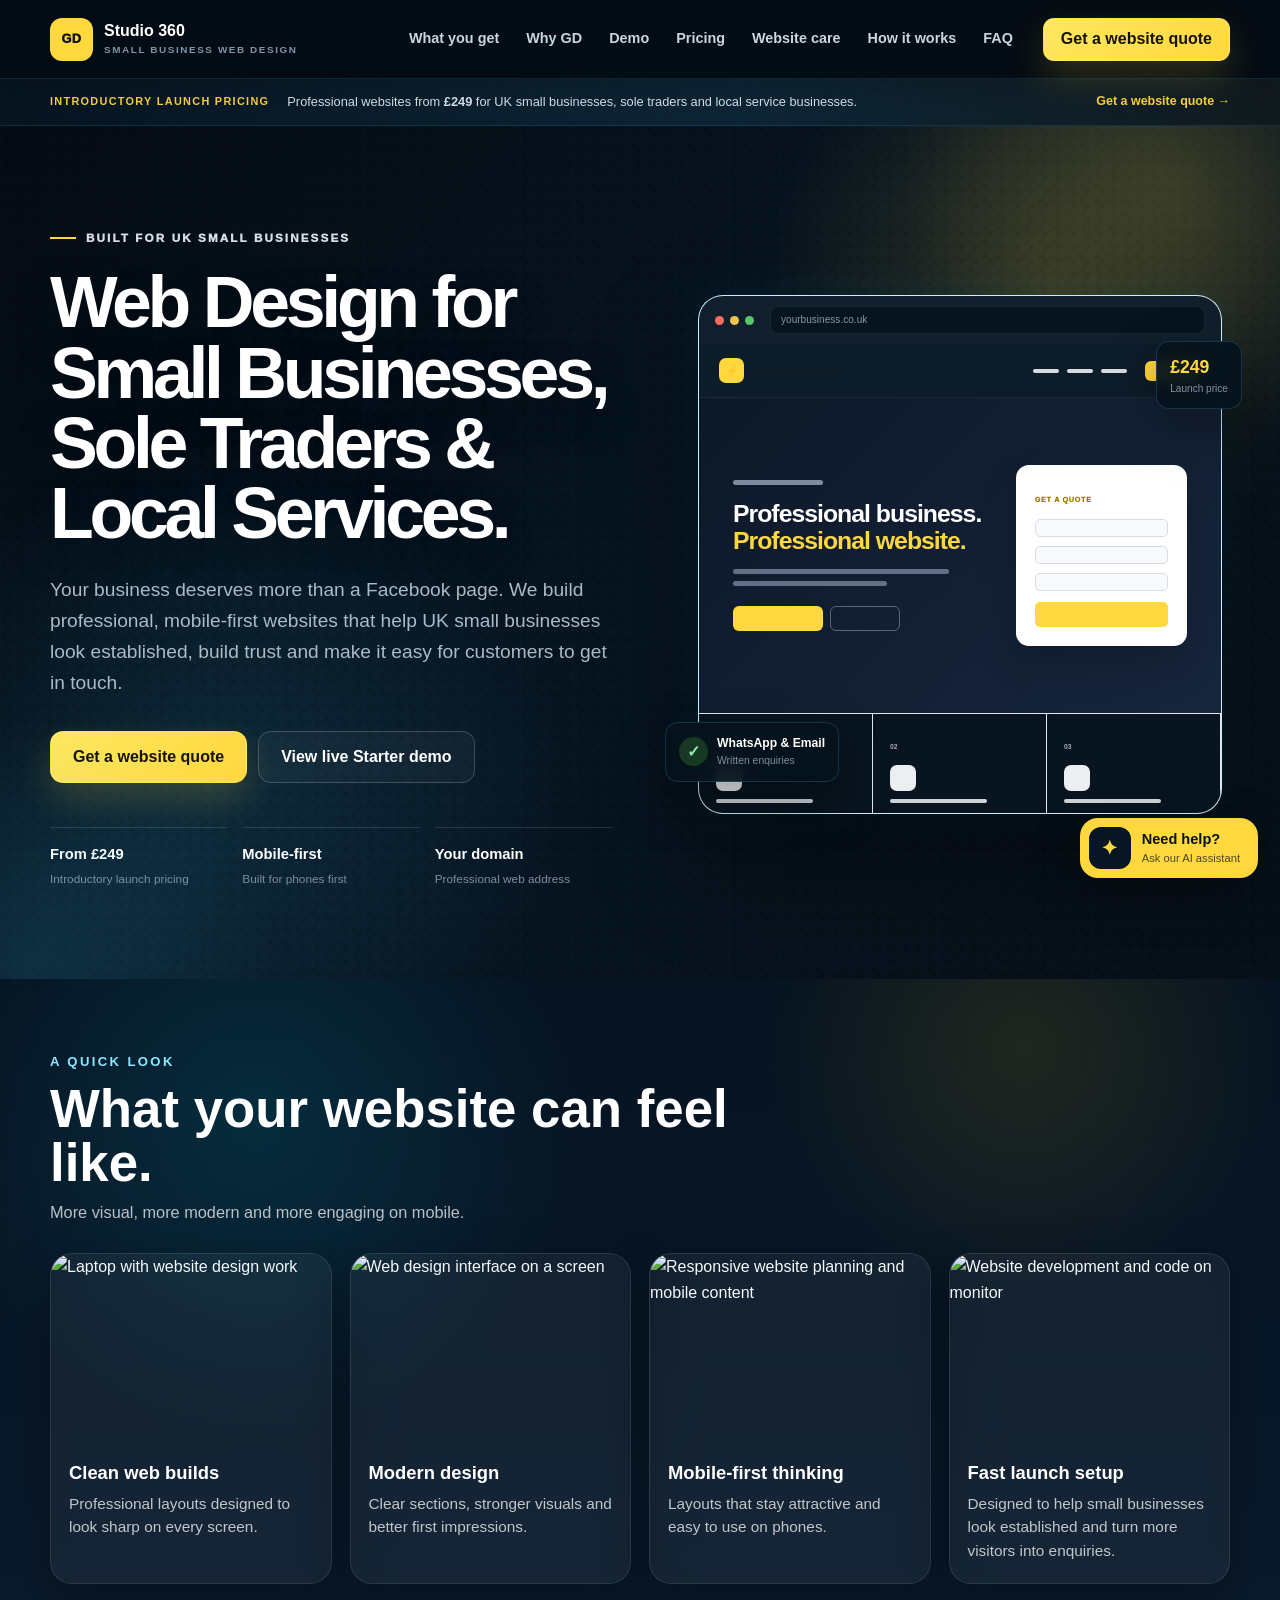
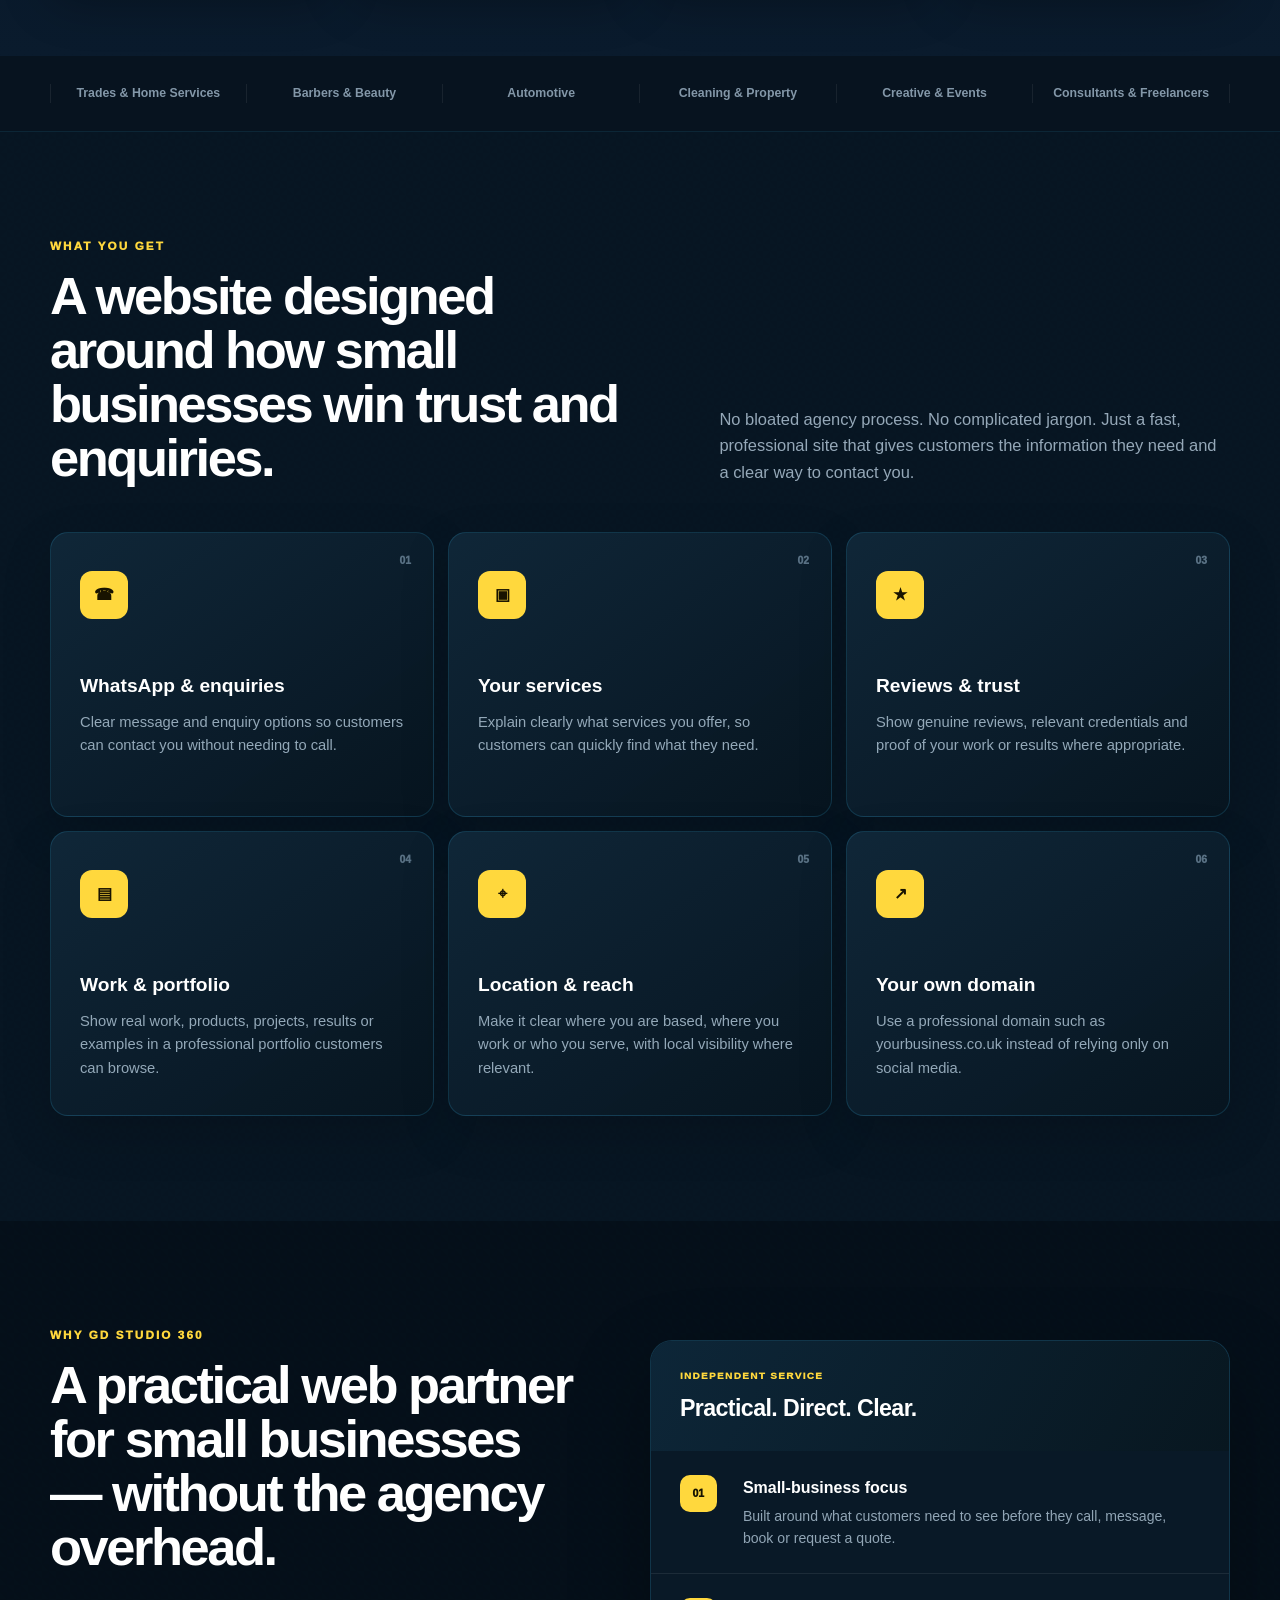
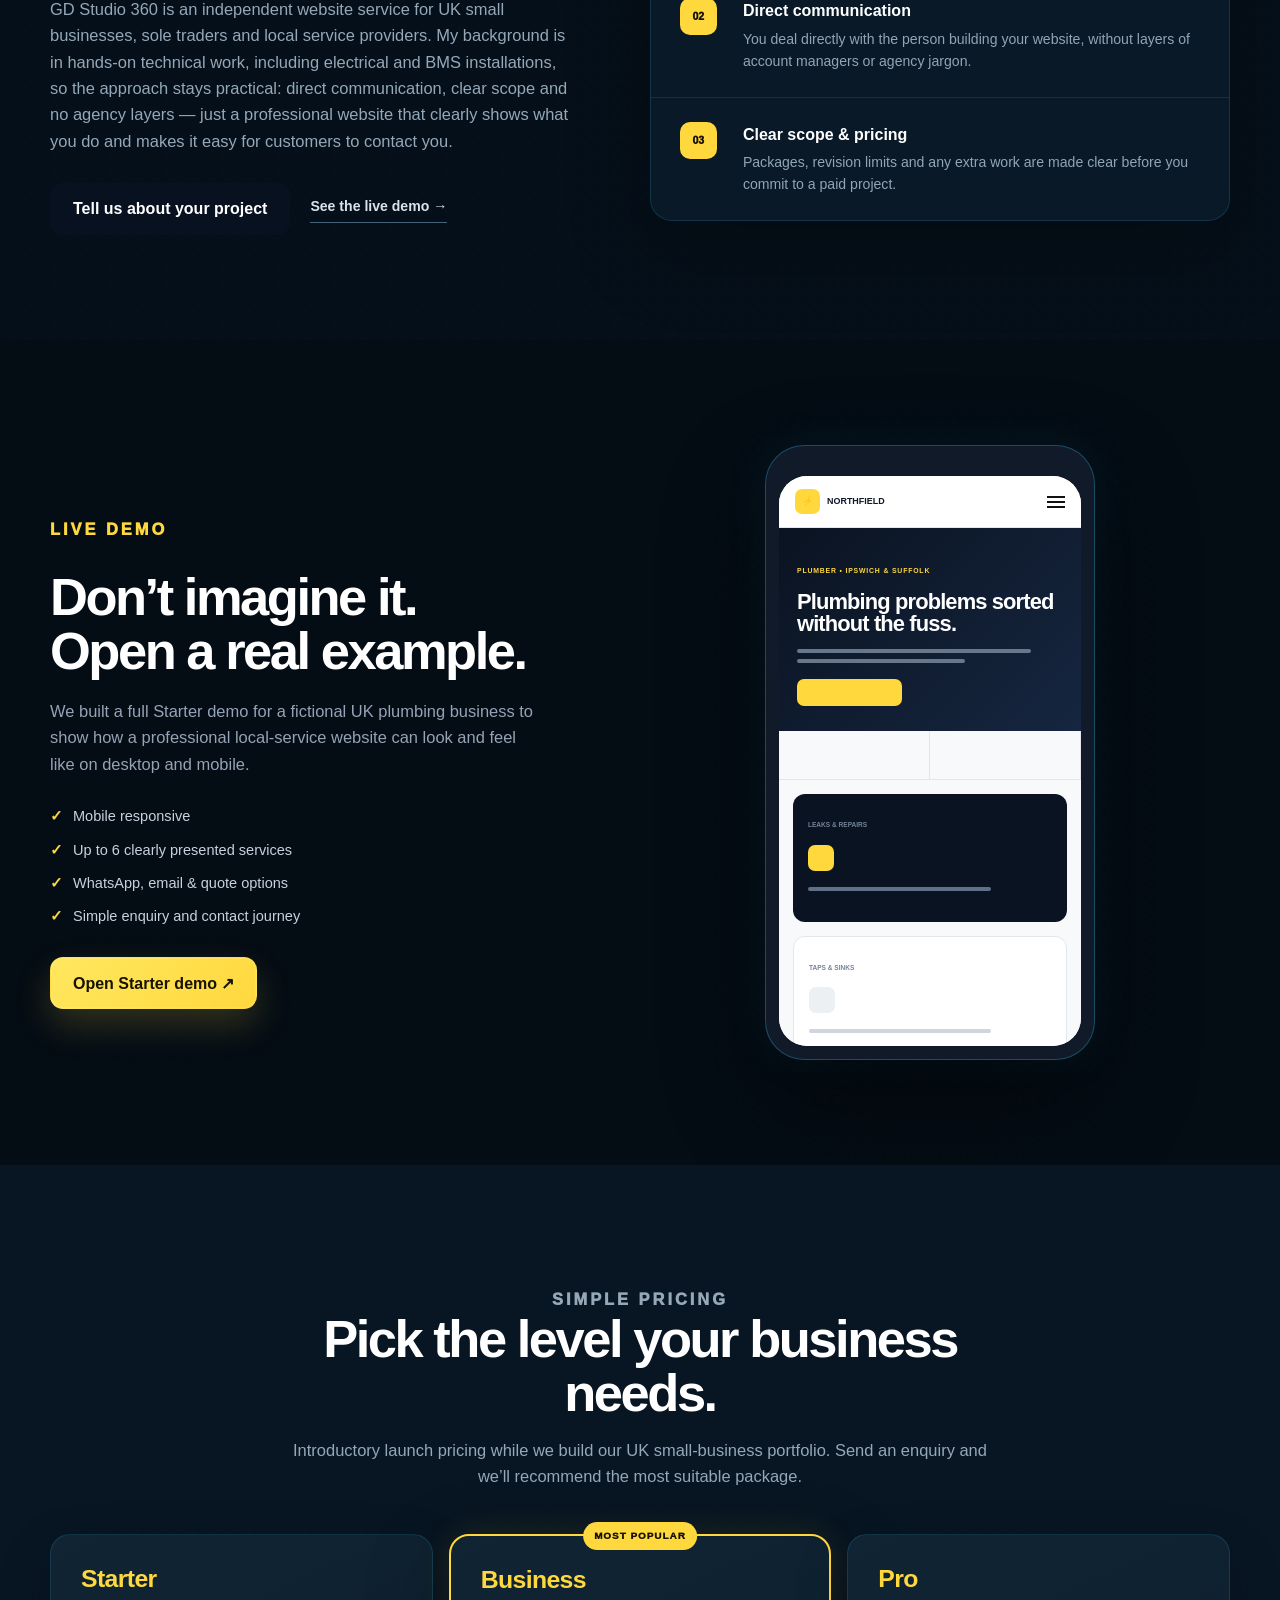
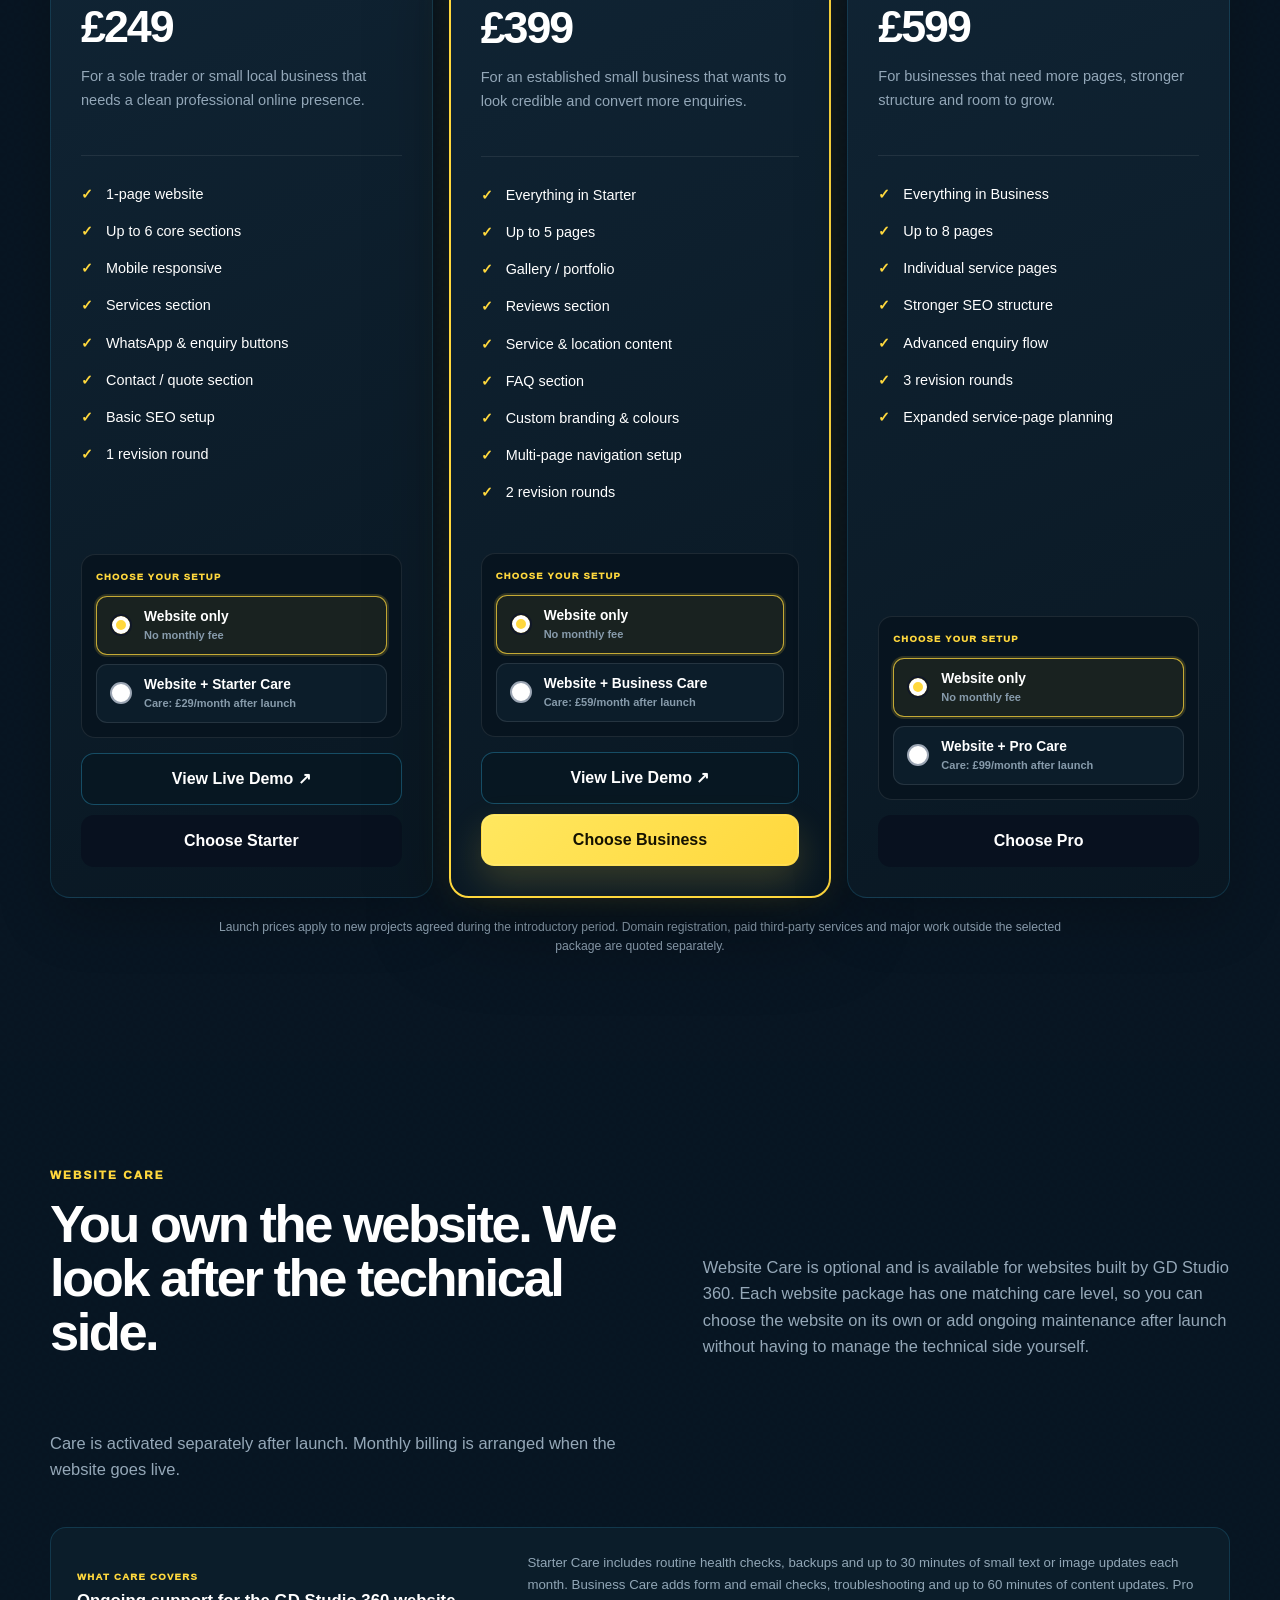
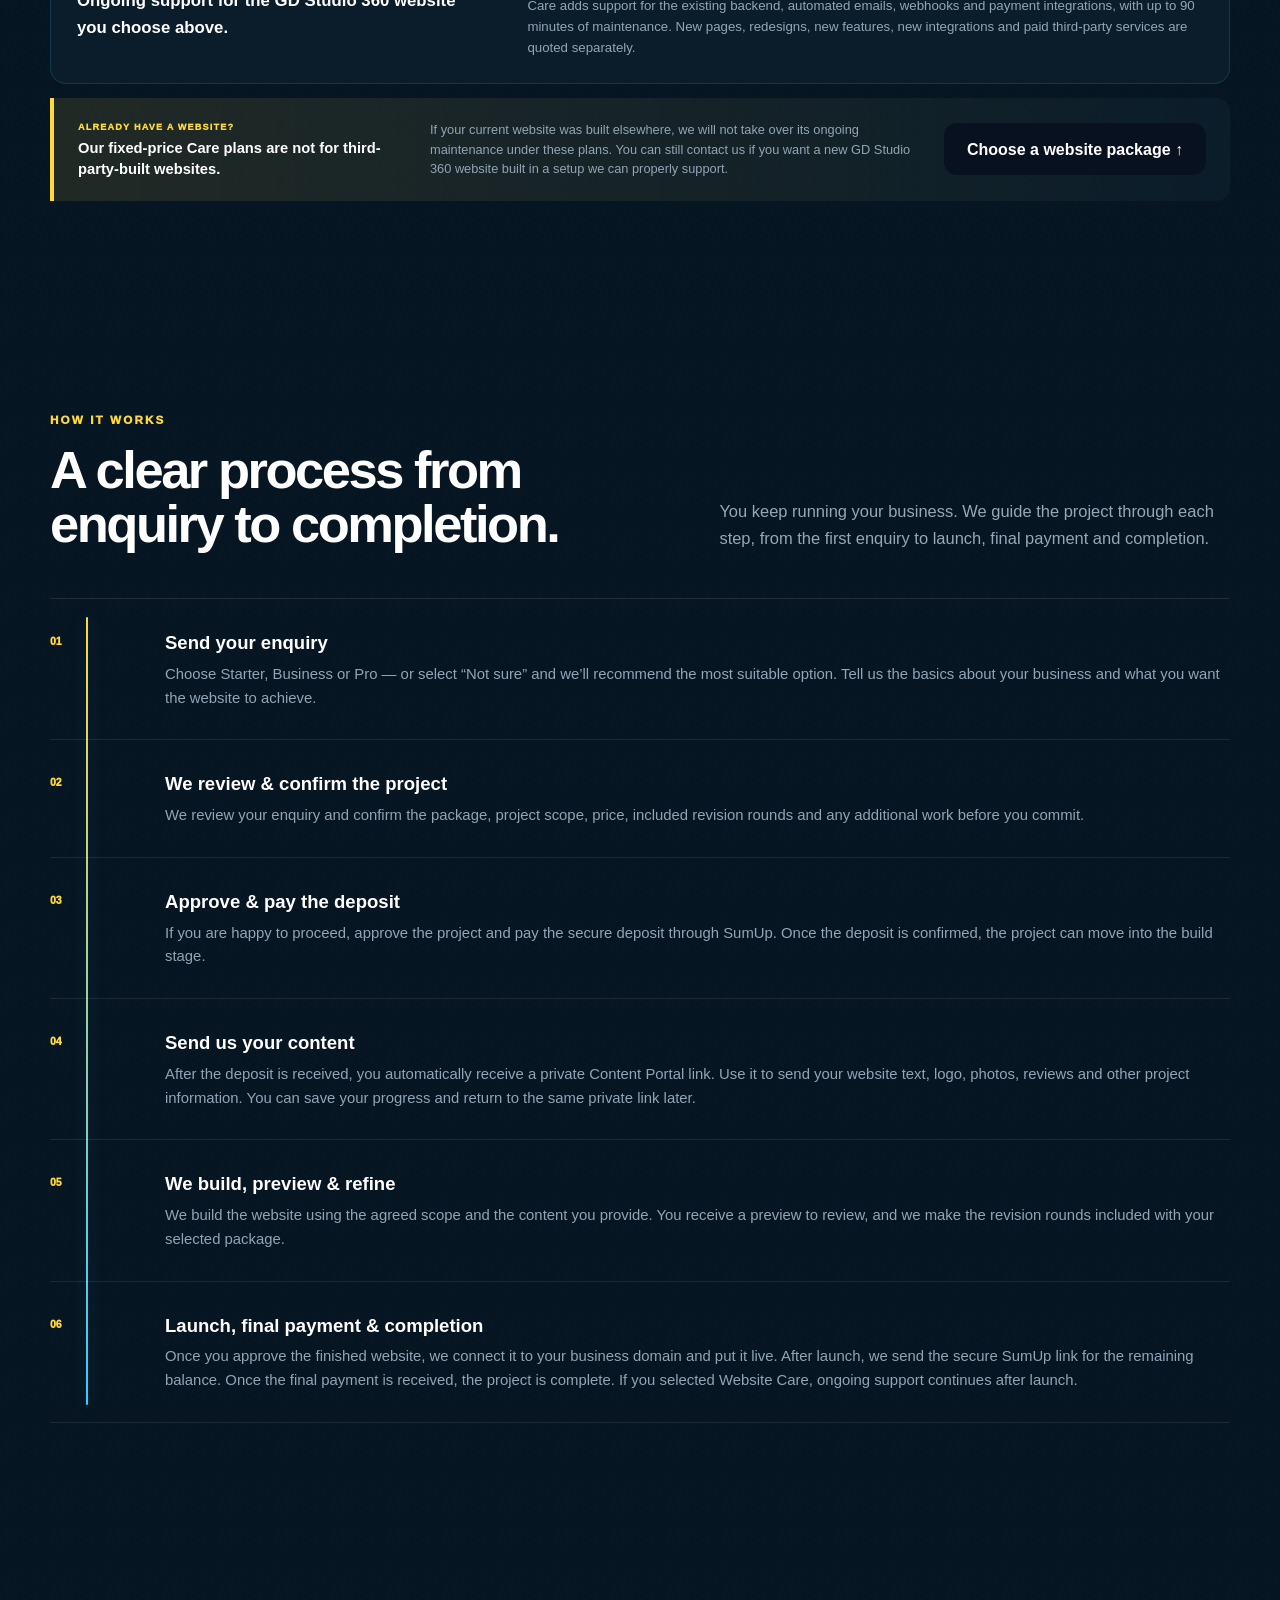
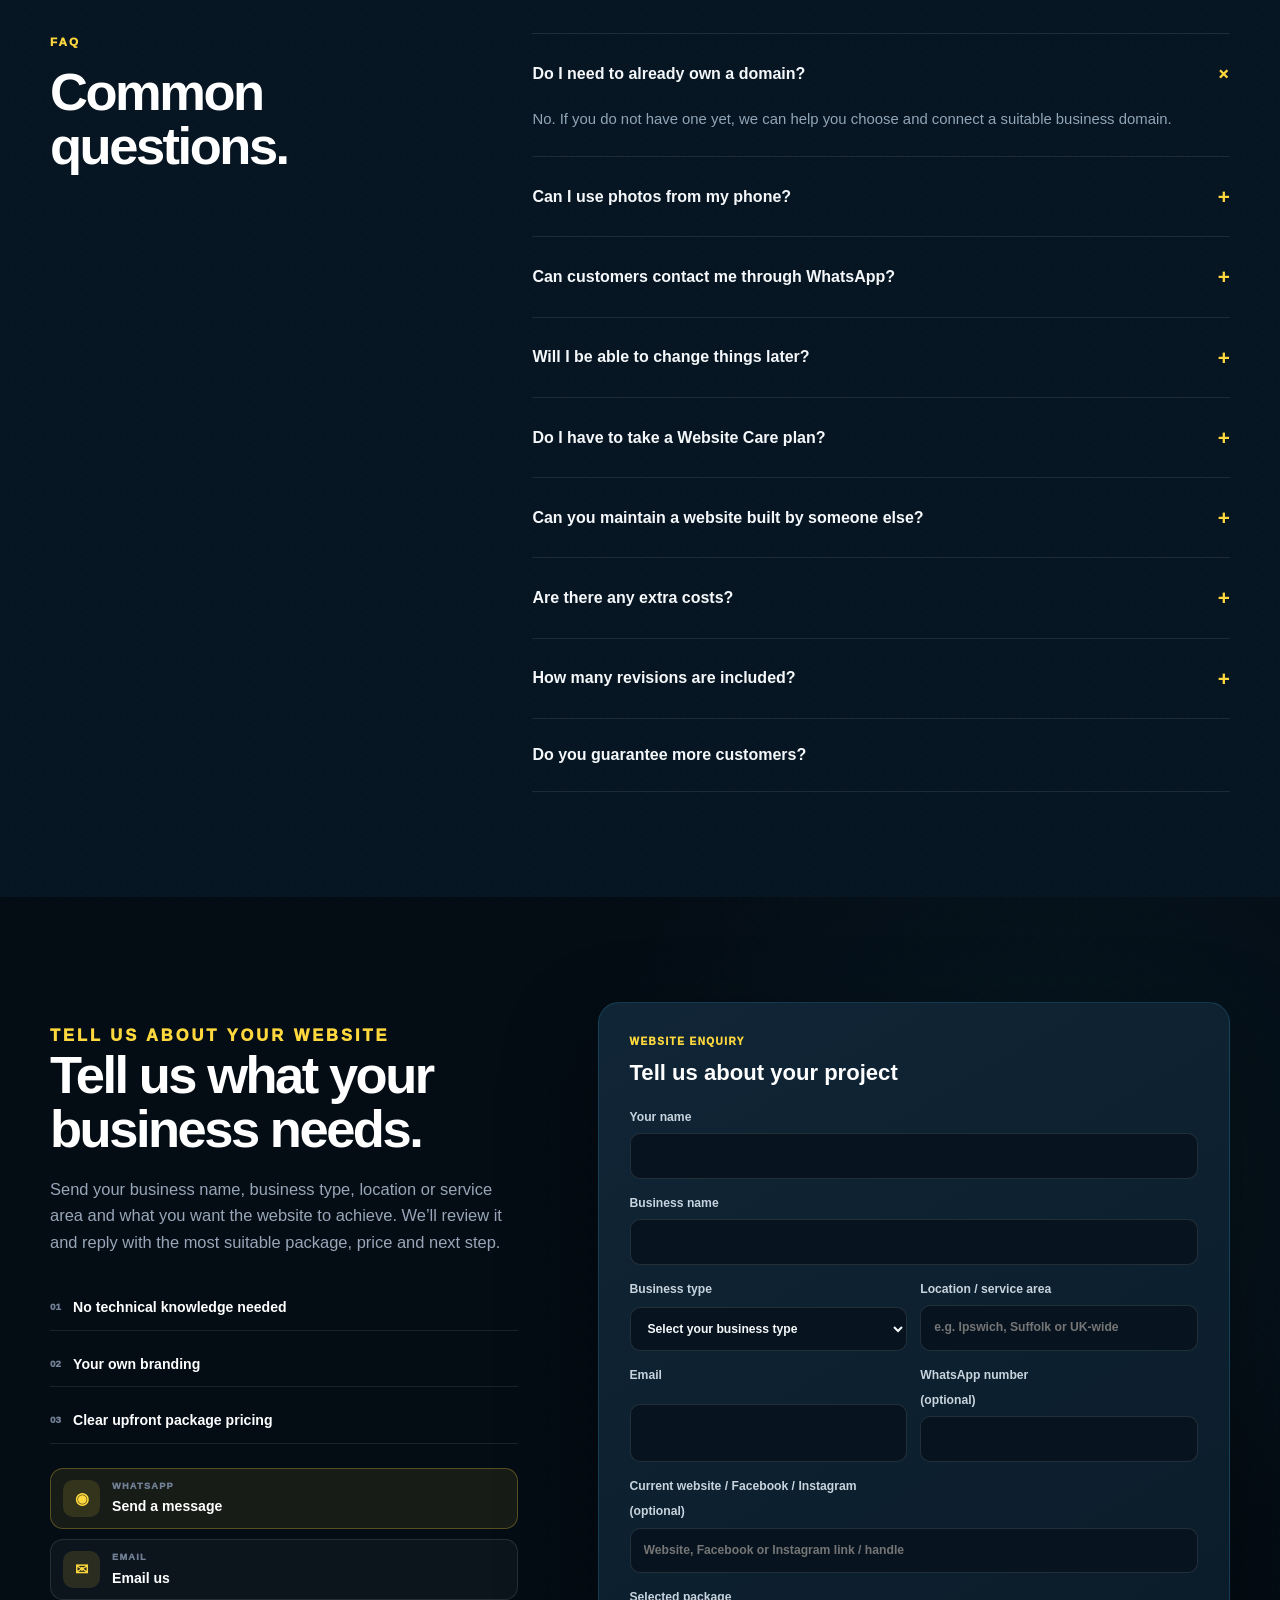
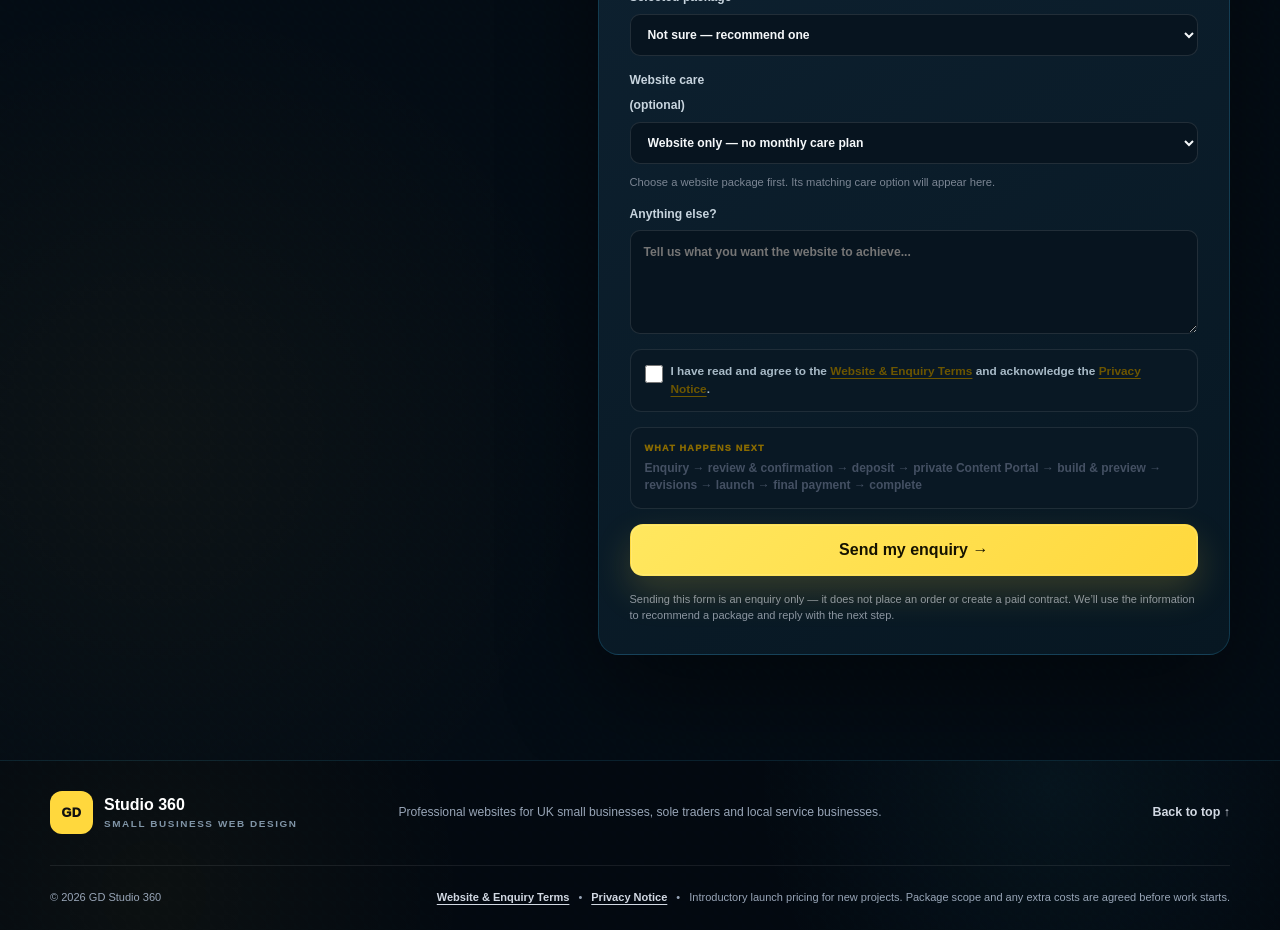
==== commit 62cc1198: "Refresh enquiry form validation assets" ====
--- a/index.html
+++ b/index.html
@@ -32,7 +32,7 @@
 
 
 
-  <link rel="stylesheet" href="styles.css?v=pricing-hierarchy-v1">
+  <link rel="stylesheet" href="styles.css?v=form-validation-v1">
 
 <script type="application/ld+json">
 {
@@ -1141,6 +1141,6 @@
 
   <script src="https://cdn.jsdelivr.net/npm/@supabase/supabase-js@2"></script>
   <script src="site-config.js"></script>
-  <script src="script.js?v=consistency-v3"></script>
+  <script src="script.js?v=form-validation-v1"></script>
 </body>
 </html>
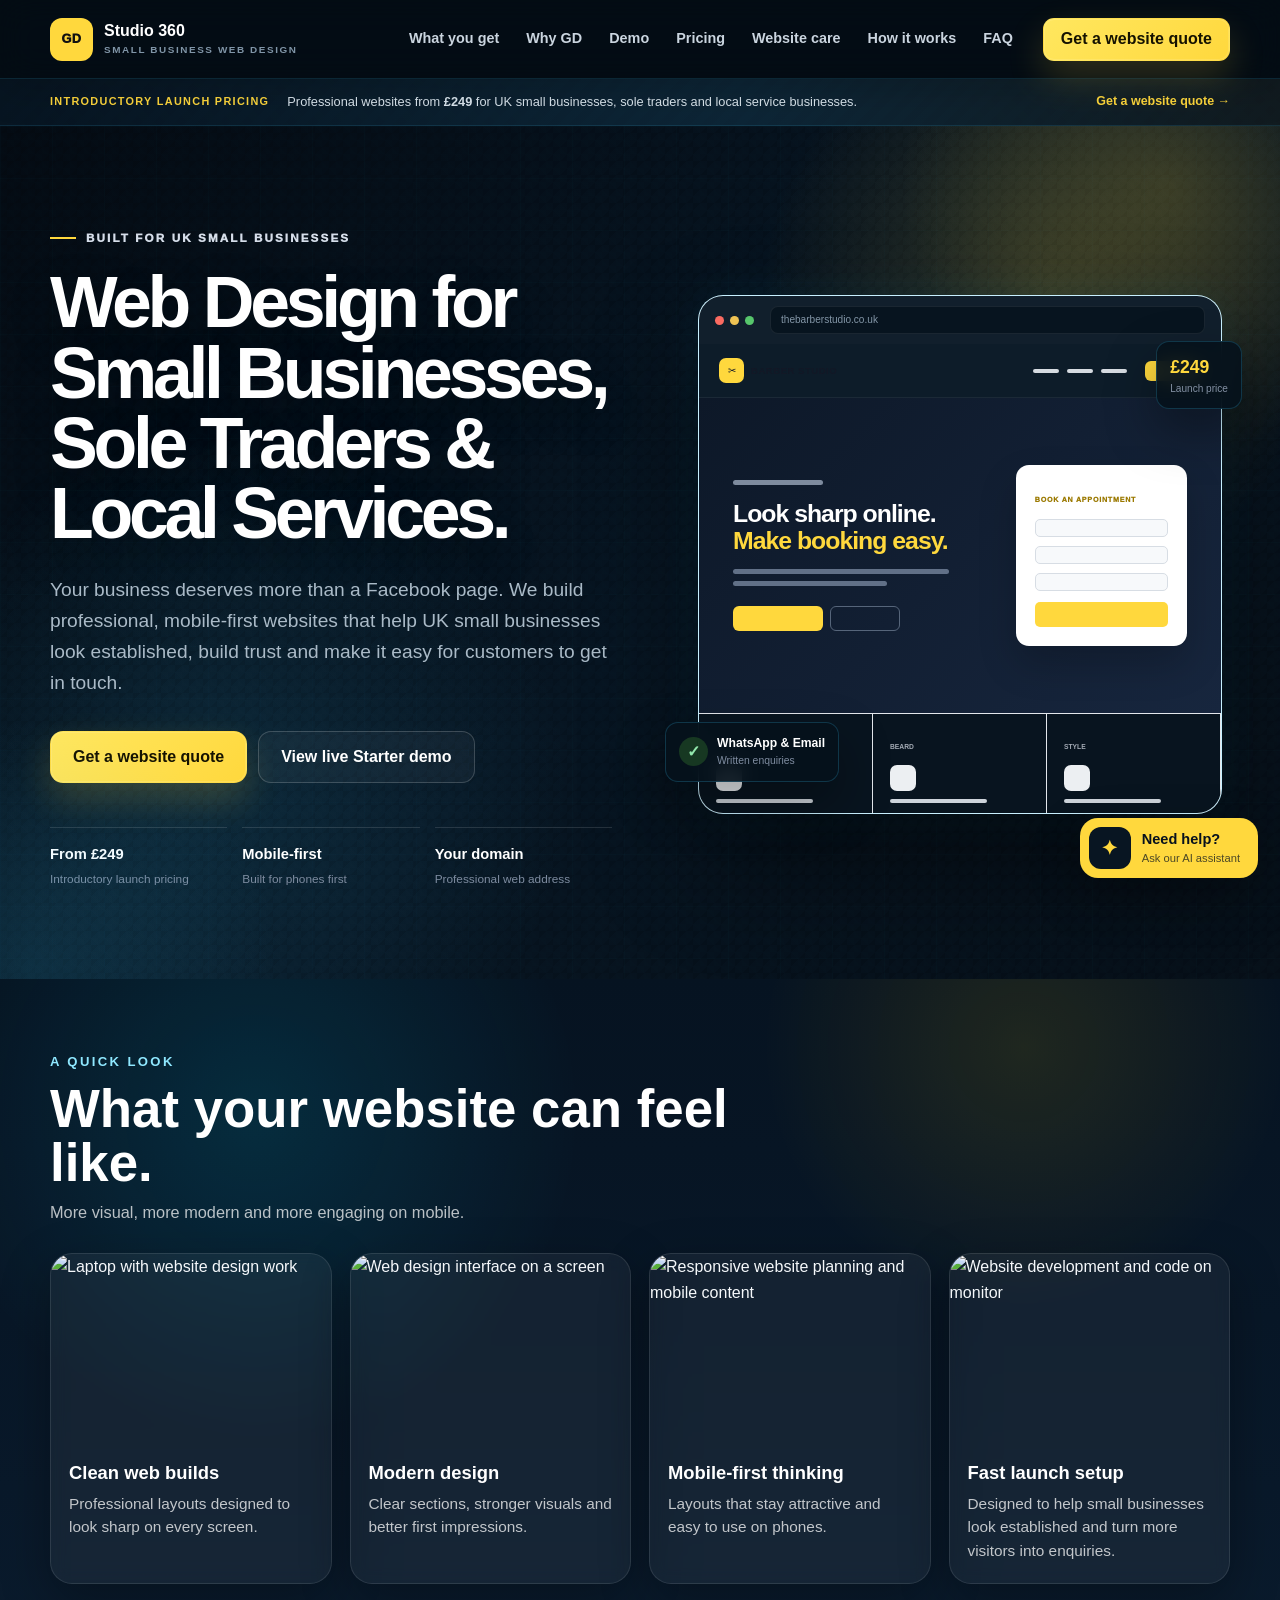
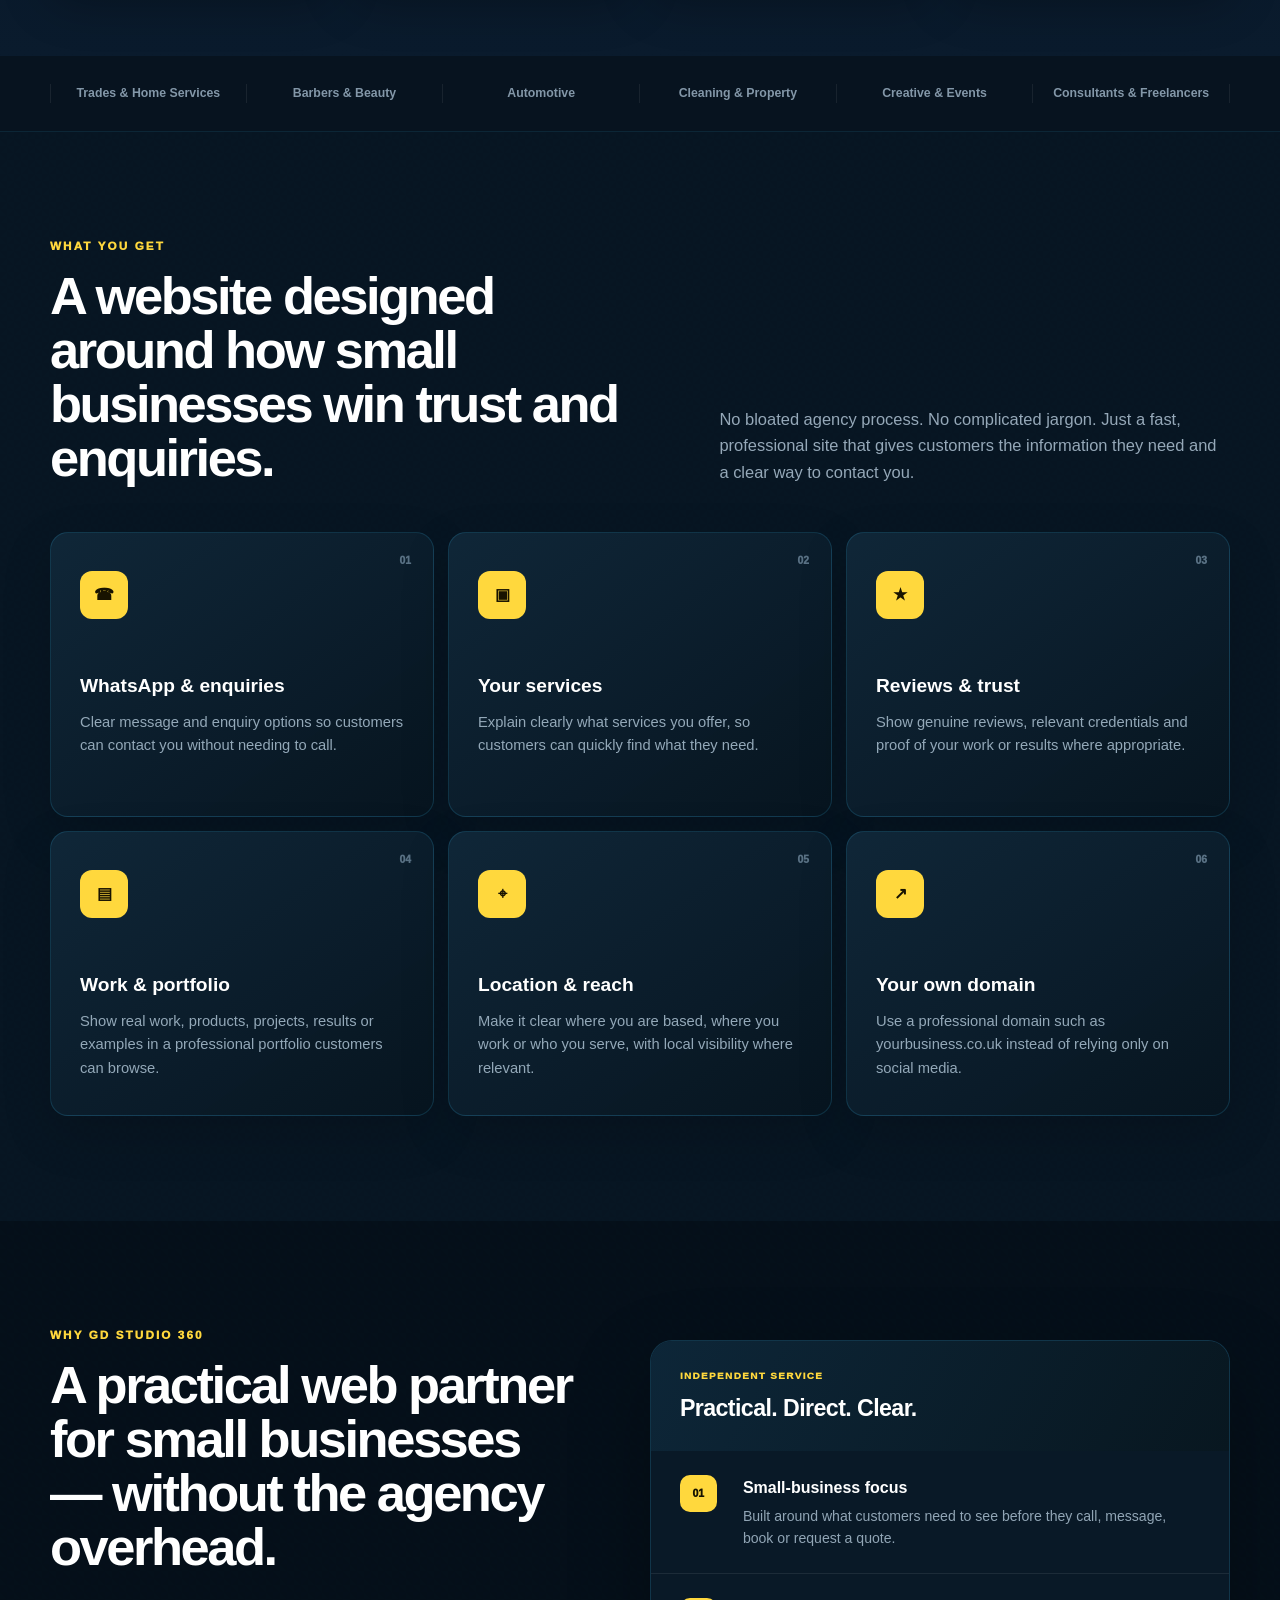
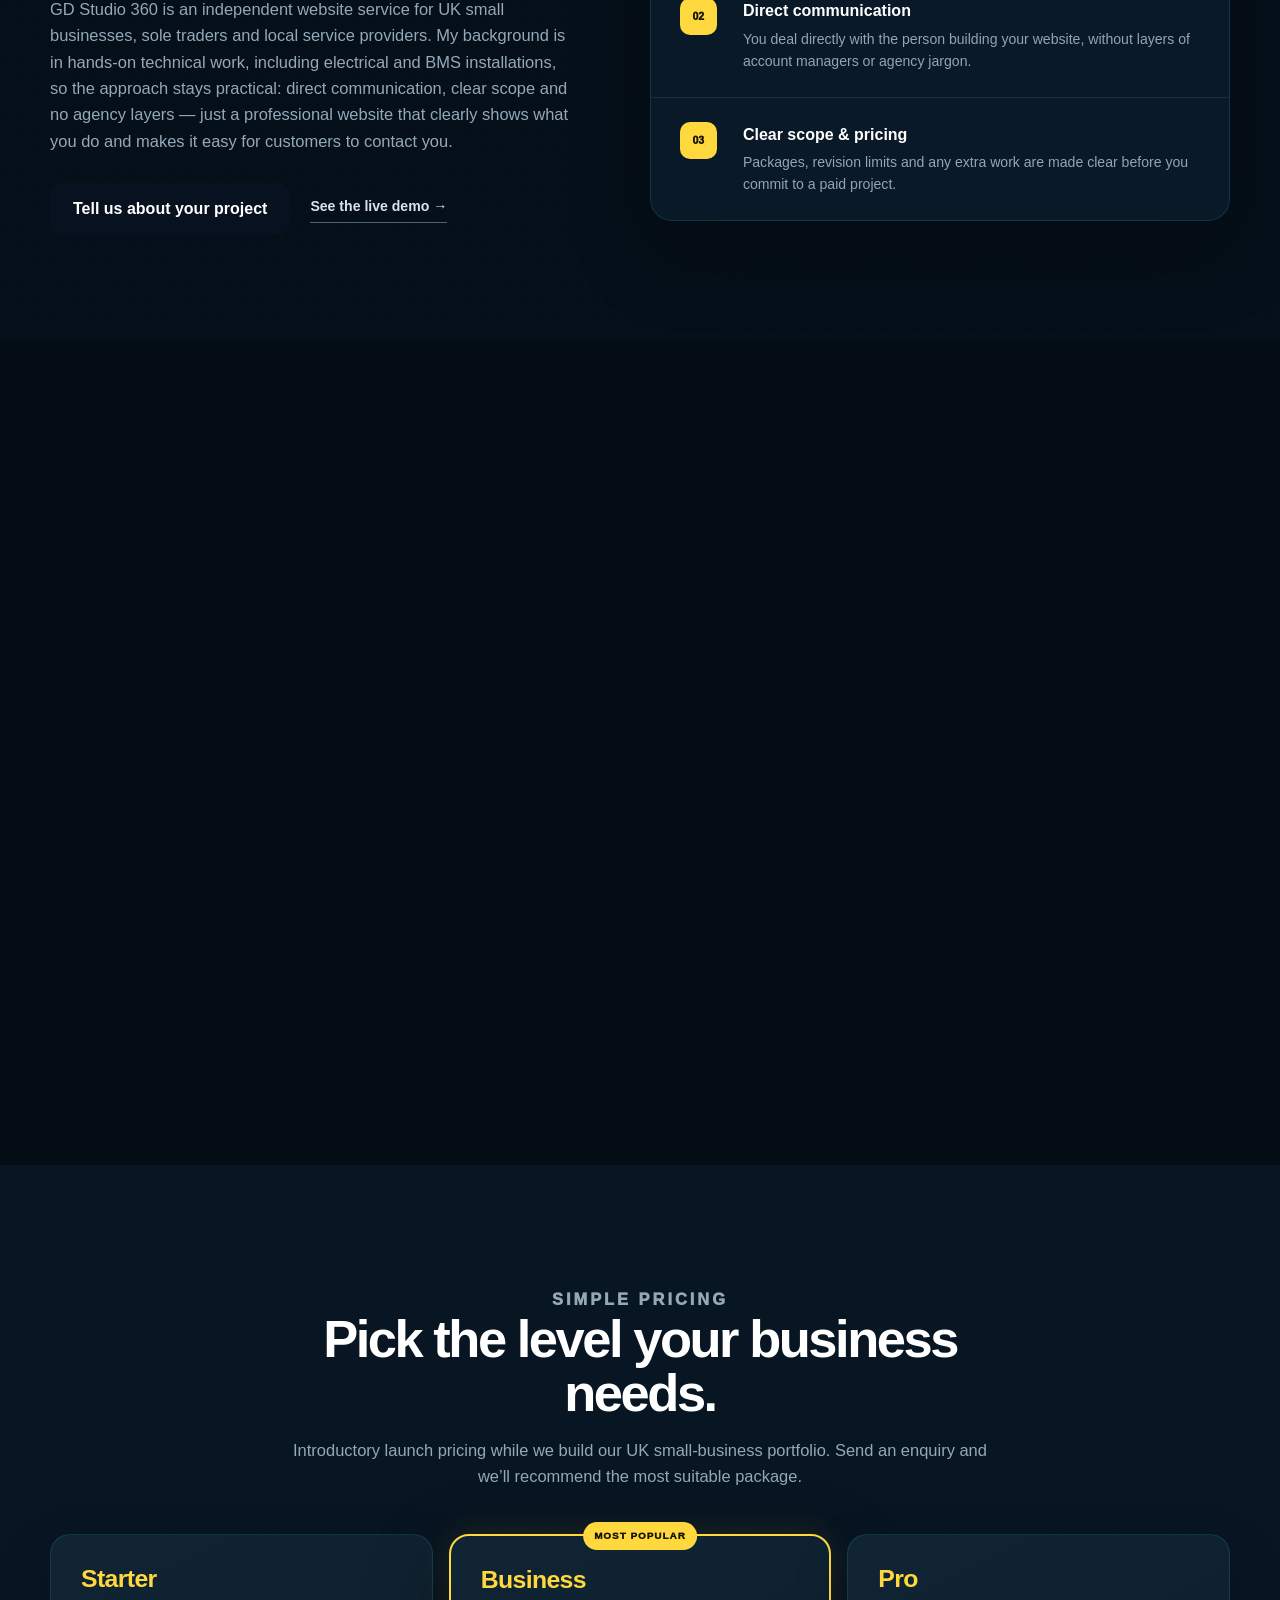
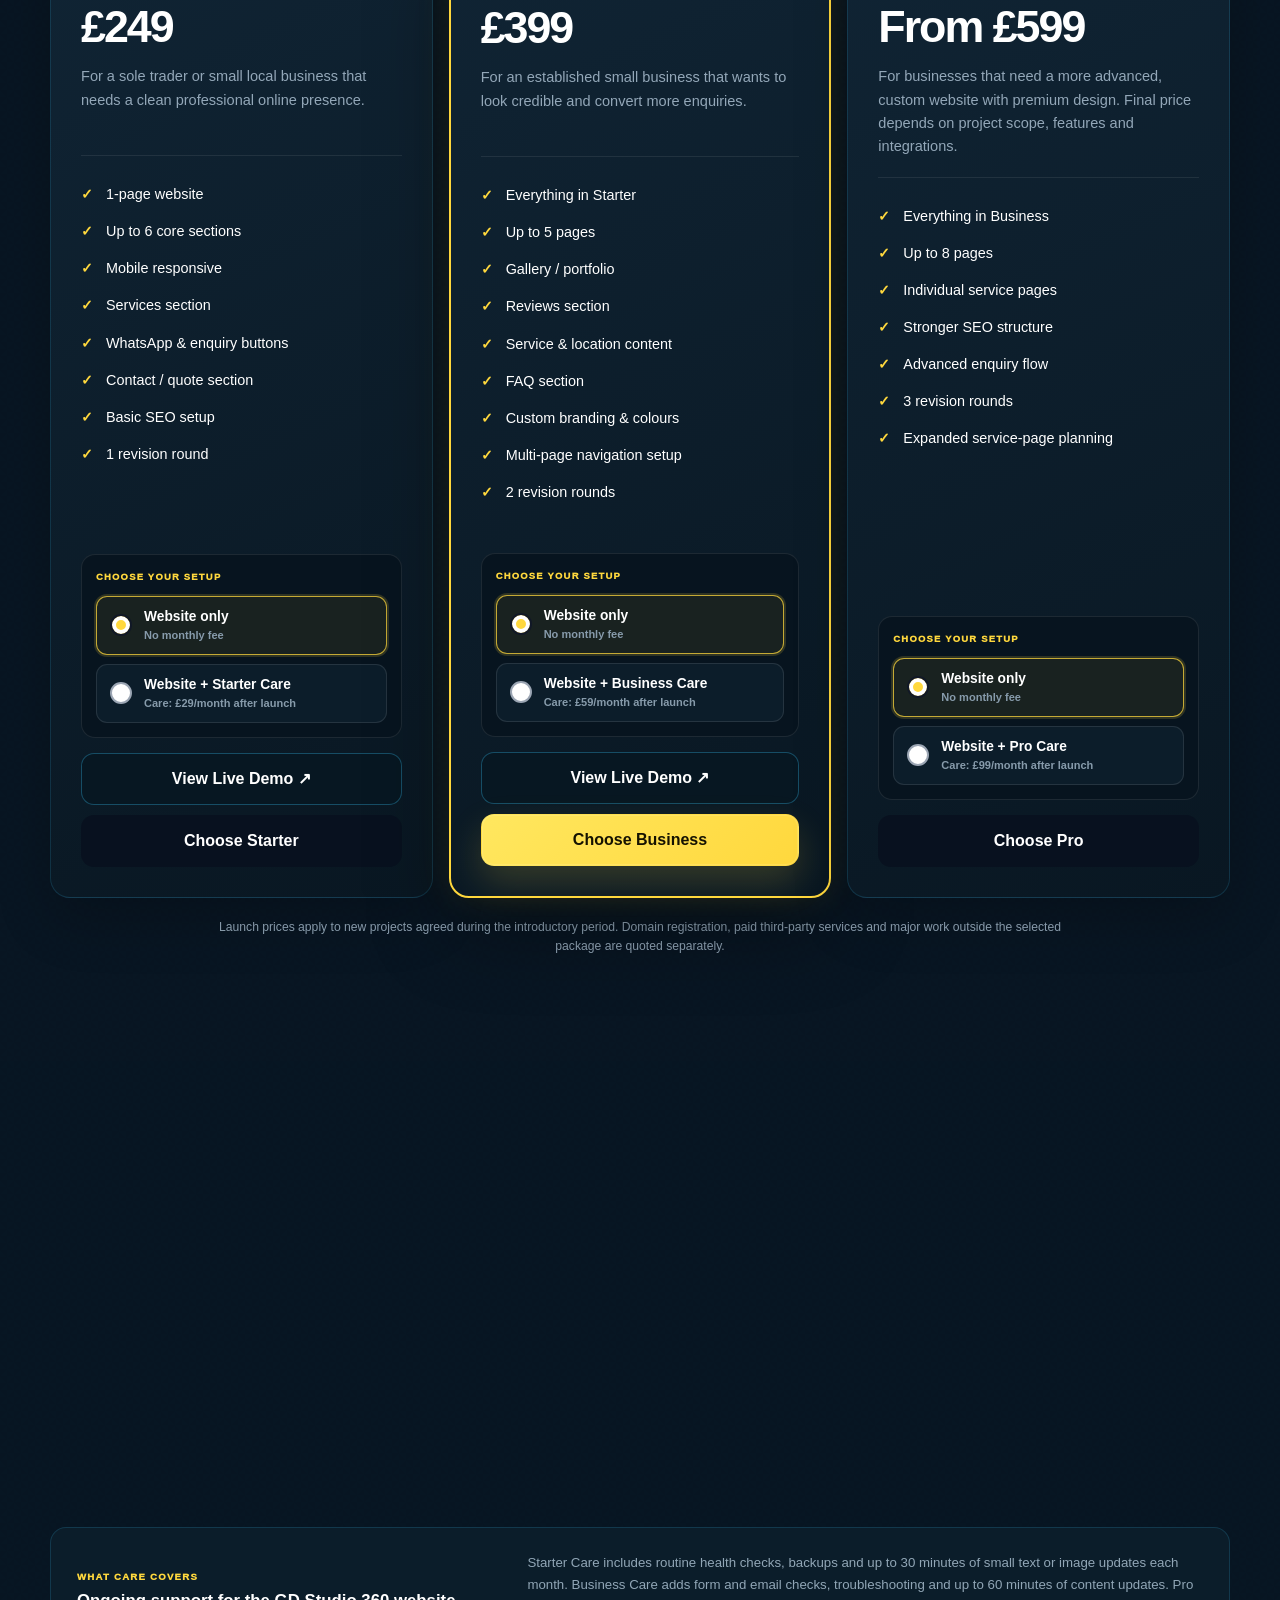
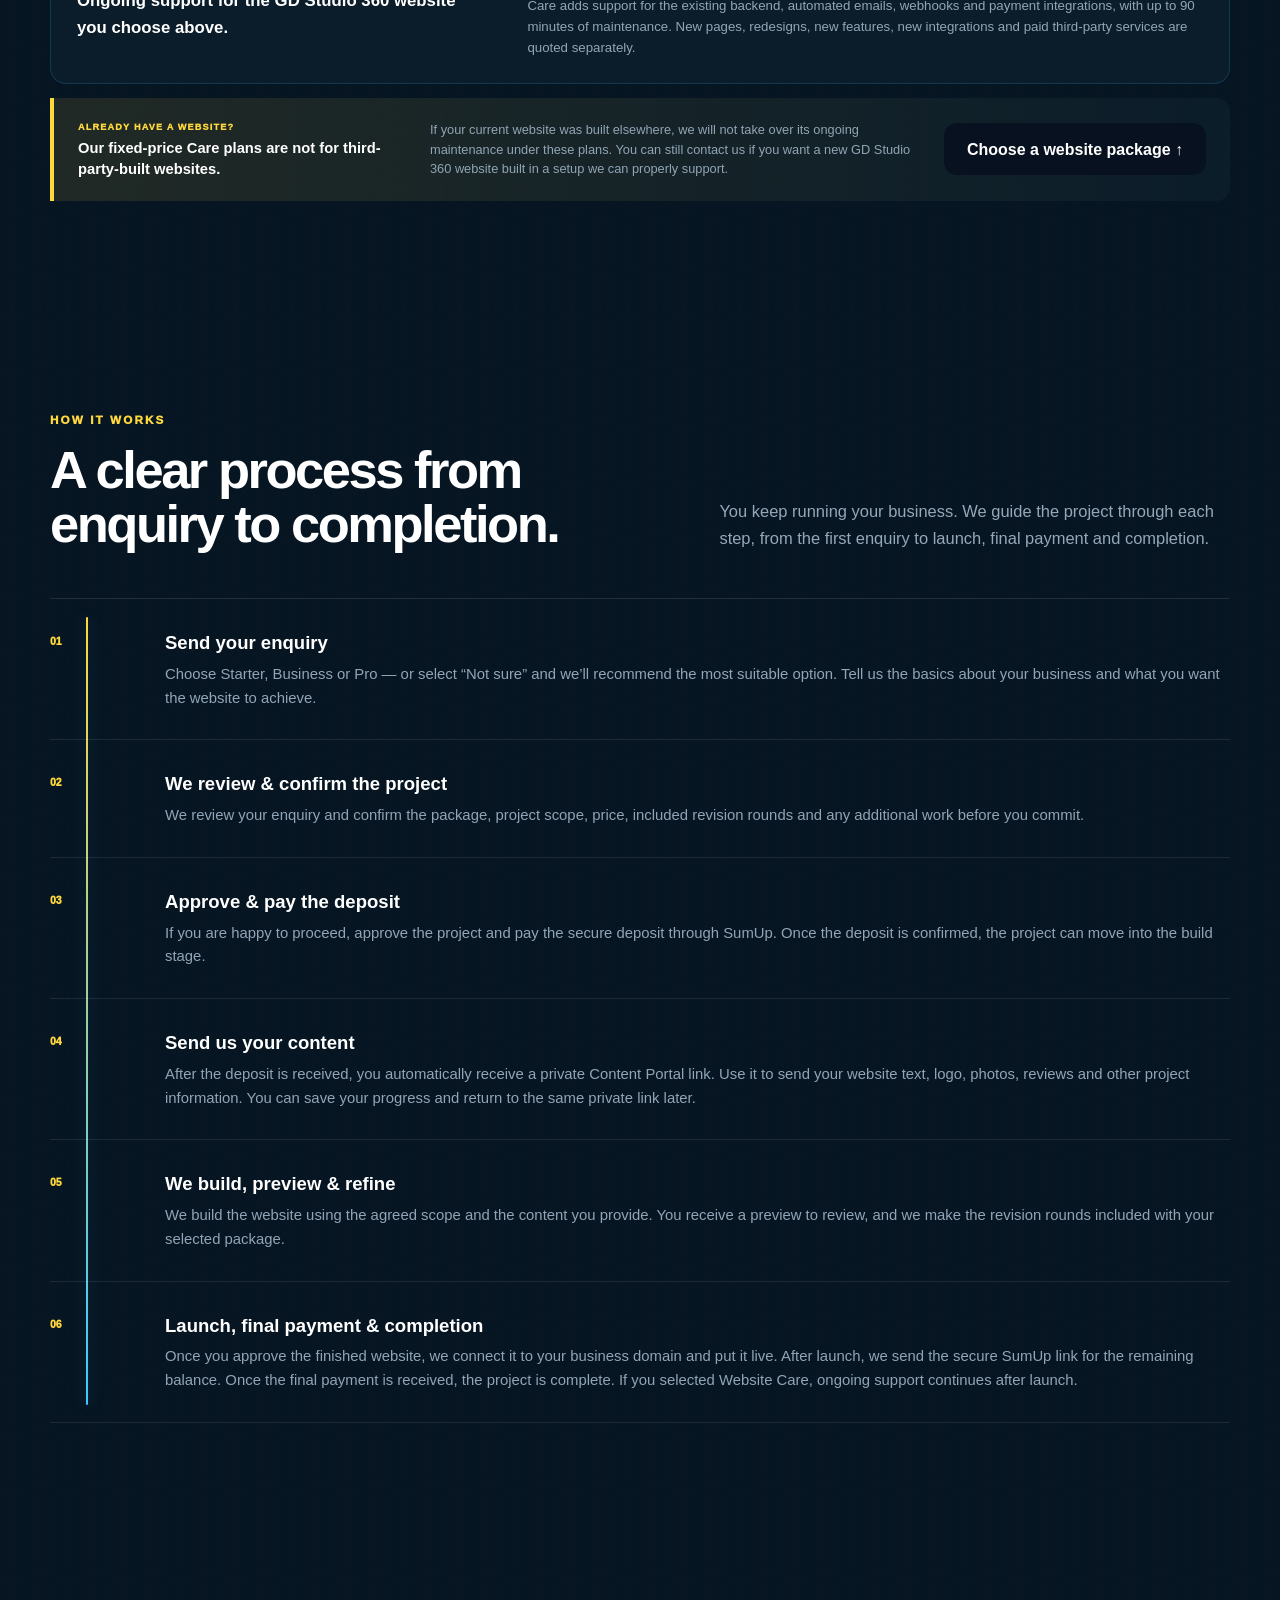
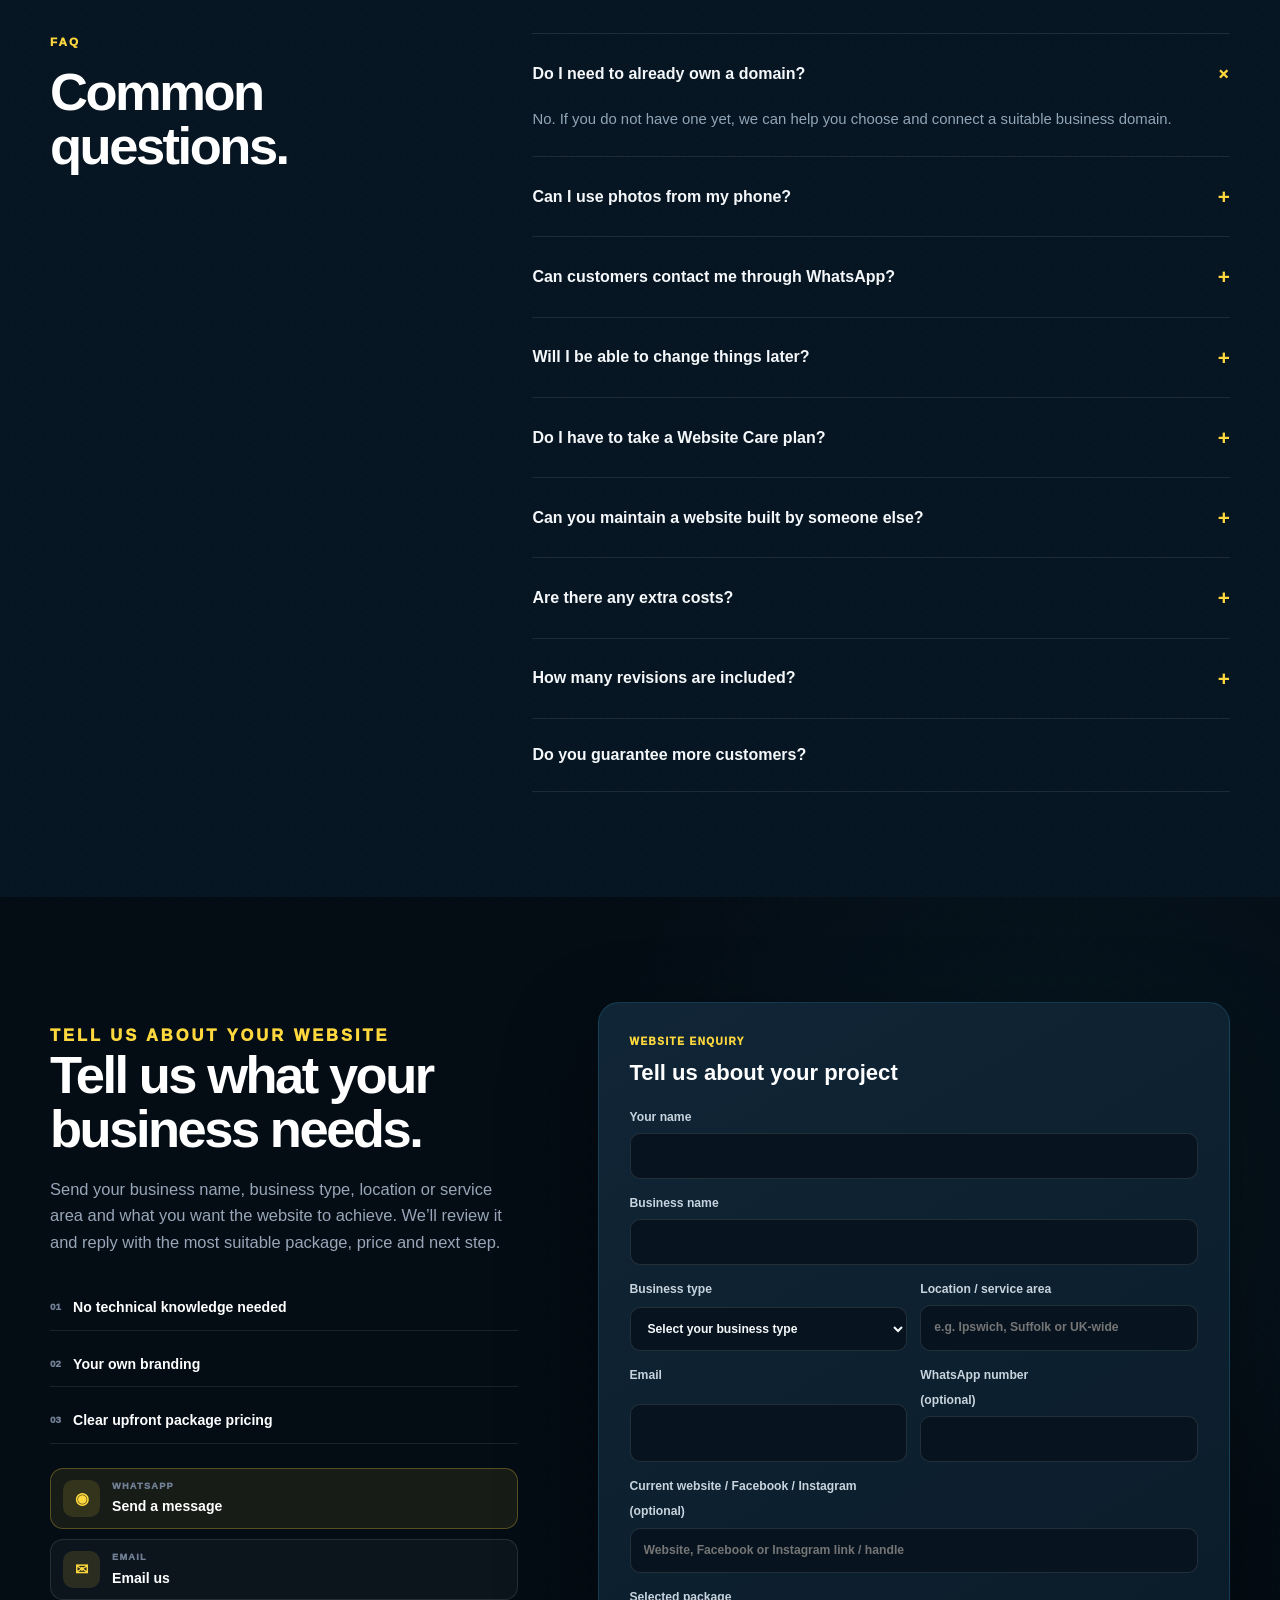
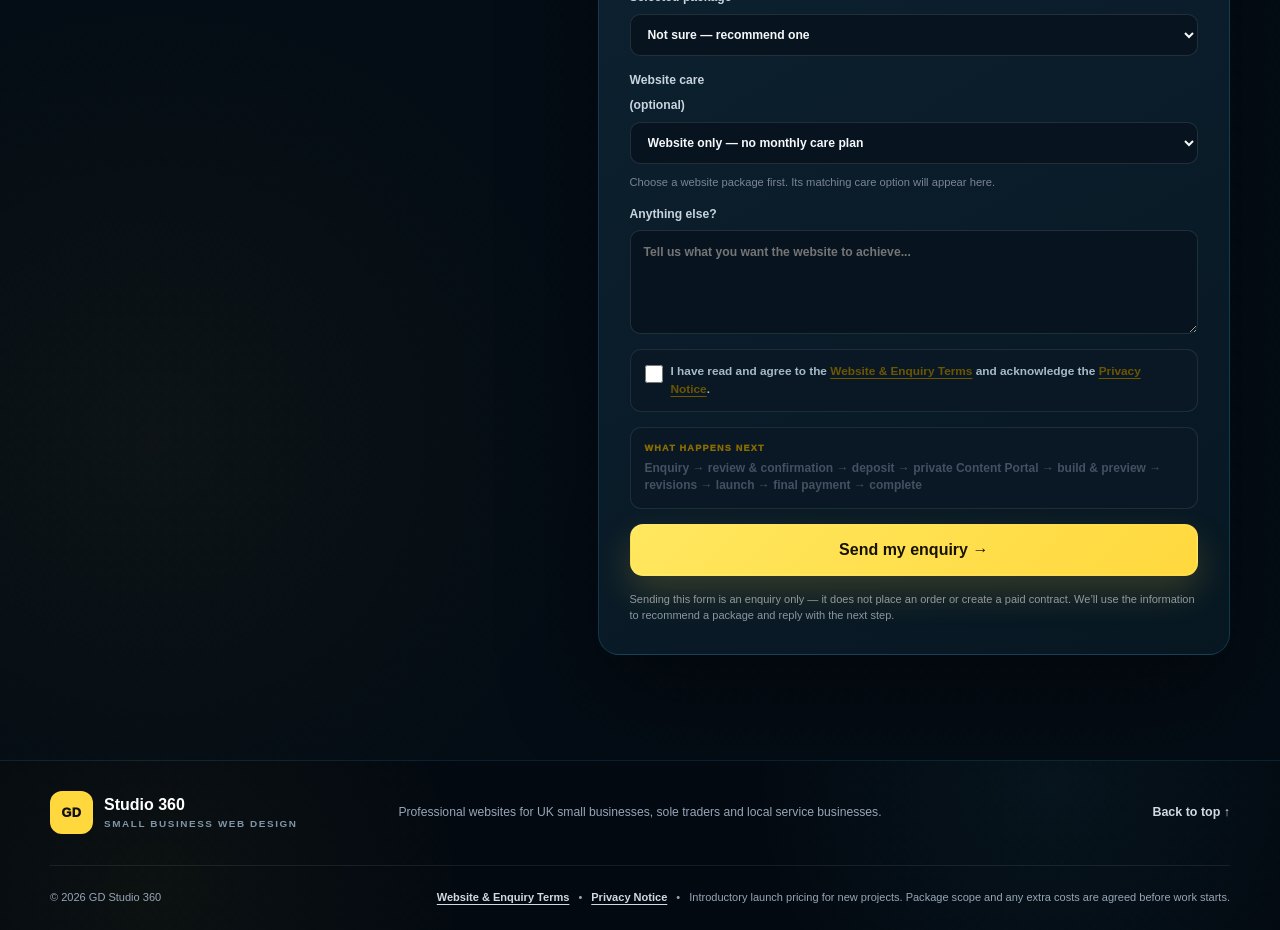
==== commit 790c035f: "Update Pro pricing to from £599" ====
--- a/index.html
+++ b/index.html
@@ -641,8 +641,8 @@
           <article class="price-card">
             <div class="price-top">
               <span>Pro</span>
-              <strong>£599</strong>
-              <p>For businesses that need more pages, stronger structure and room to grow.</p>
+              <strong>From £599</strong>
+              <p>For businesses that need a more advanced, custom website with premium design. Final price depends on project scope, features and integrations.</p>
             </div>
             <ul>
               <li>Everything in Business</li>
@@ -980,7 +980,7 @@
               <option value="Not sure — recommend one">Not sure — recommend one</option>
               <option value="Starter — £249">Starter — £249</option>
               <option value="Business — £399">Business — £399</option>
-              <option value="Pro — £599">Pro — £599</option>
+              <option value="Pro — £599">Pro — From £599</option>
             </select>
           </label>
 
@@ -1141,6 +1141,6 @@
 
   <script src="https://cdn.jsdelivr.net/npm/@supabase/supabase-js@2"></script>
   <script src="site-config.js"></script>
-  <script src="script.js?v=form-validation-v1"></script>
+  <script src="script.js?v=pro-from-599-v1"></script>
 </body>
 </html>
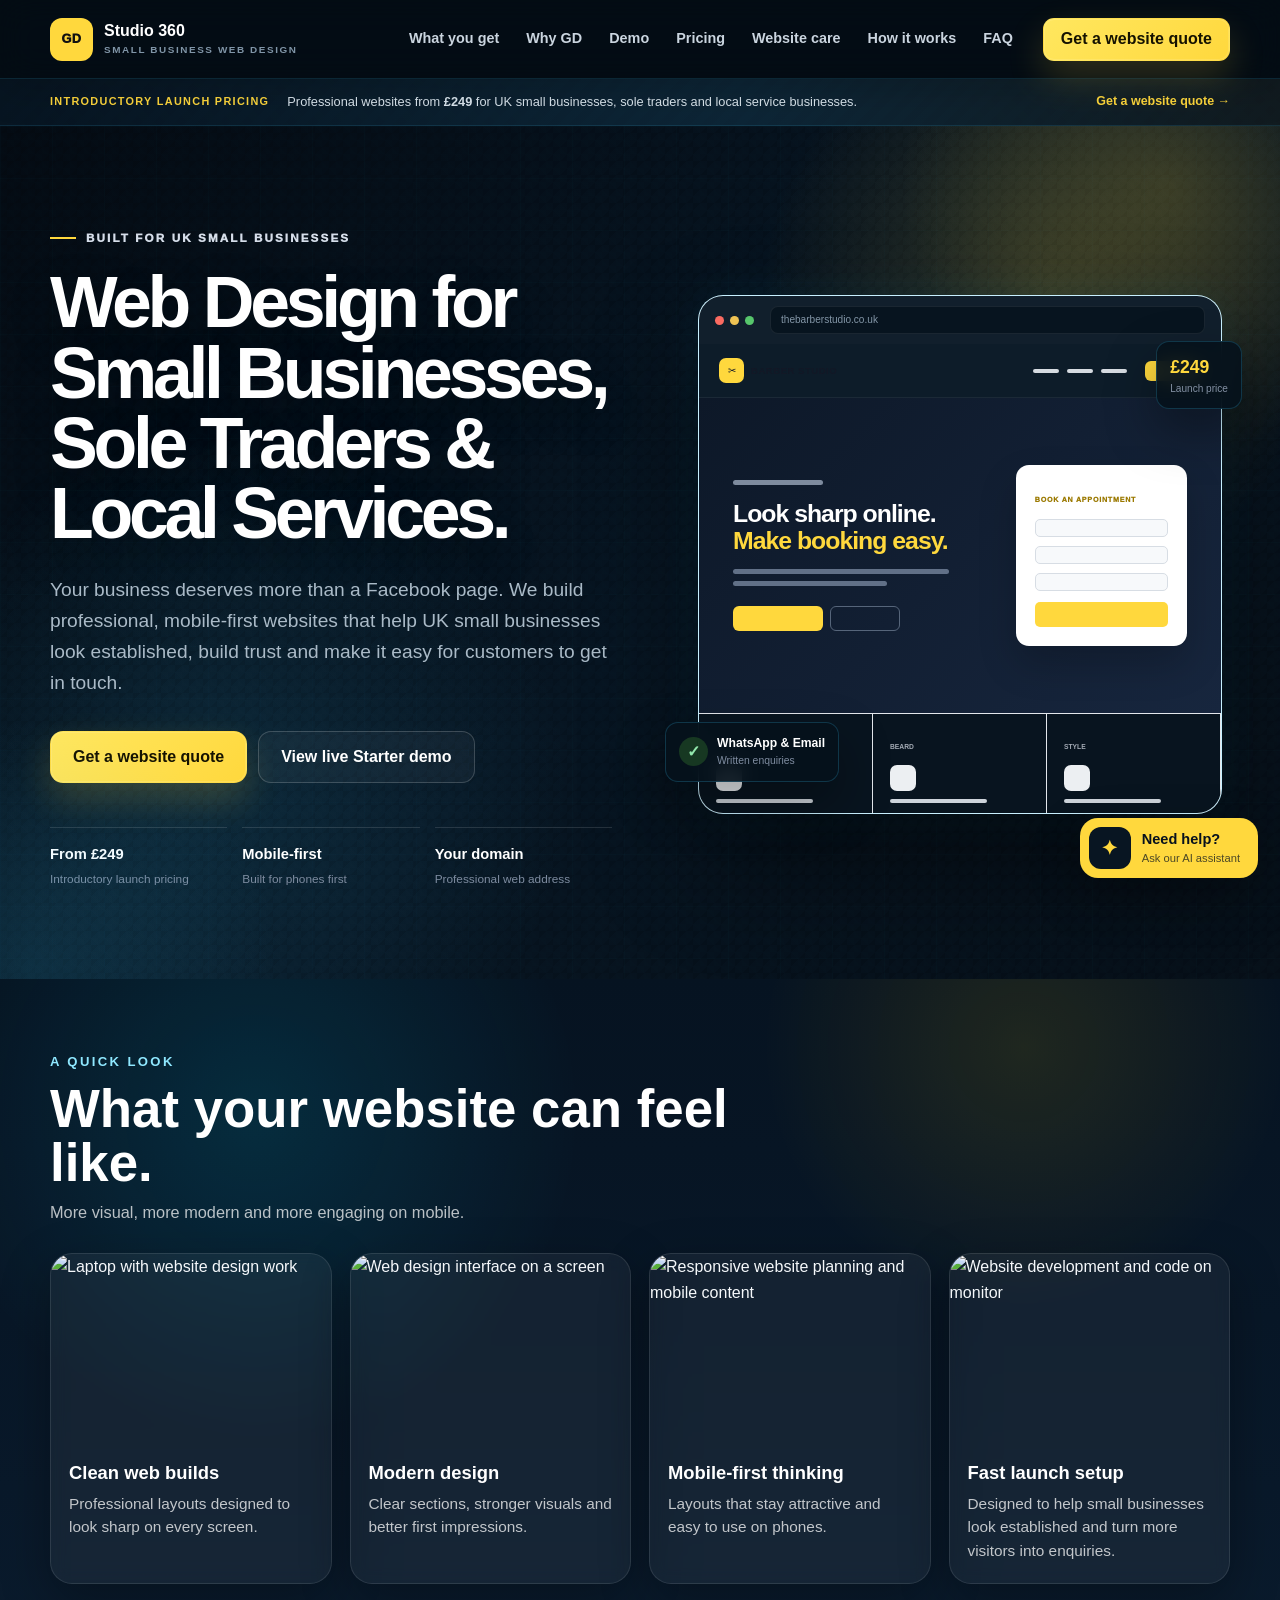
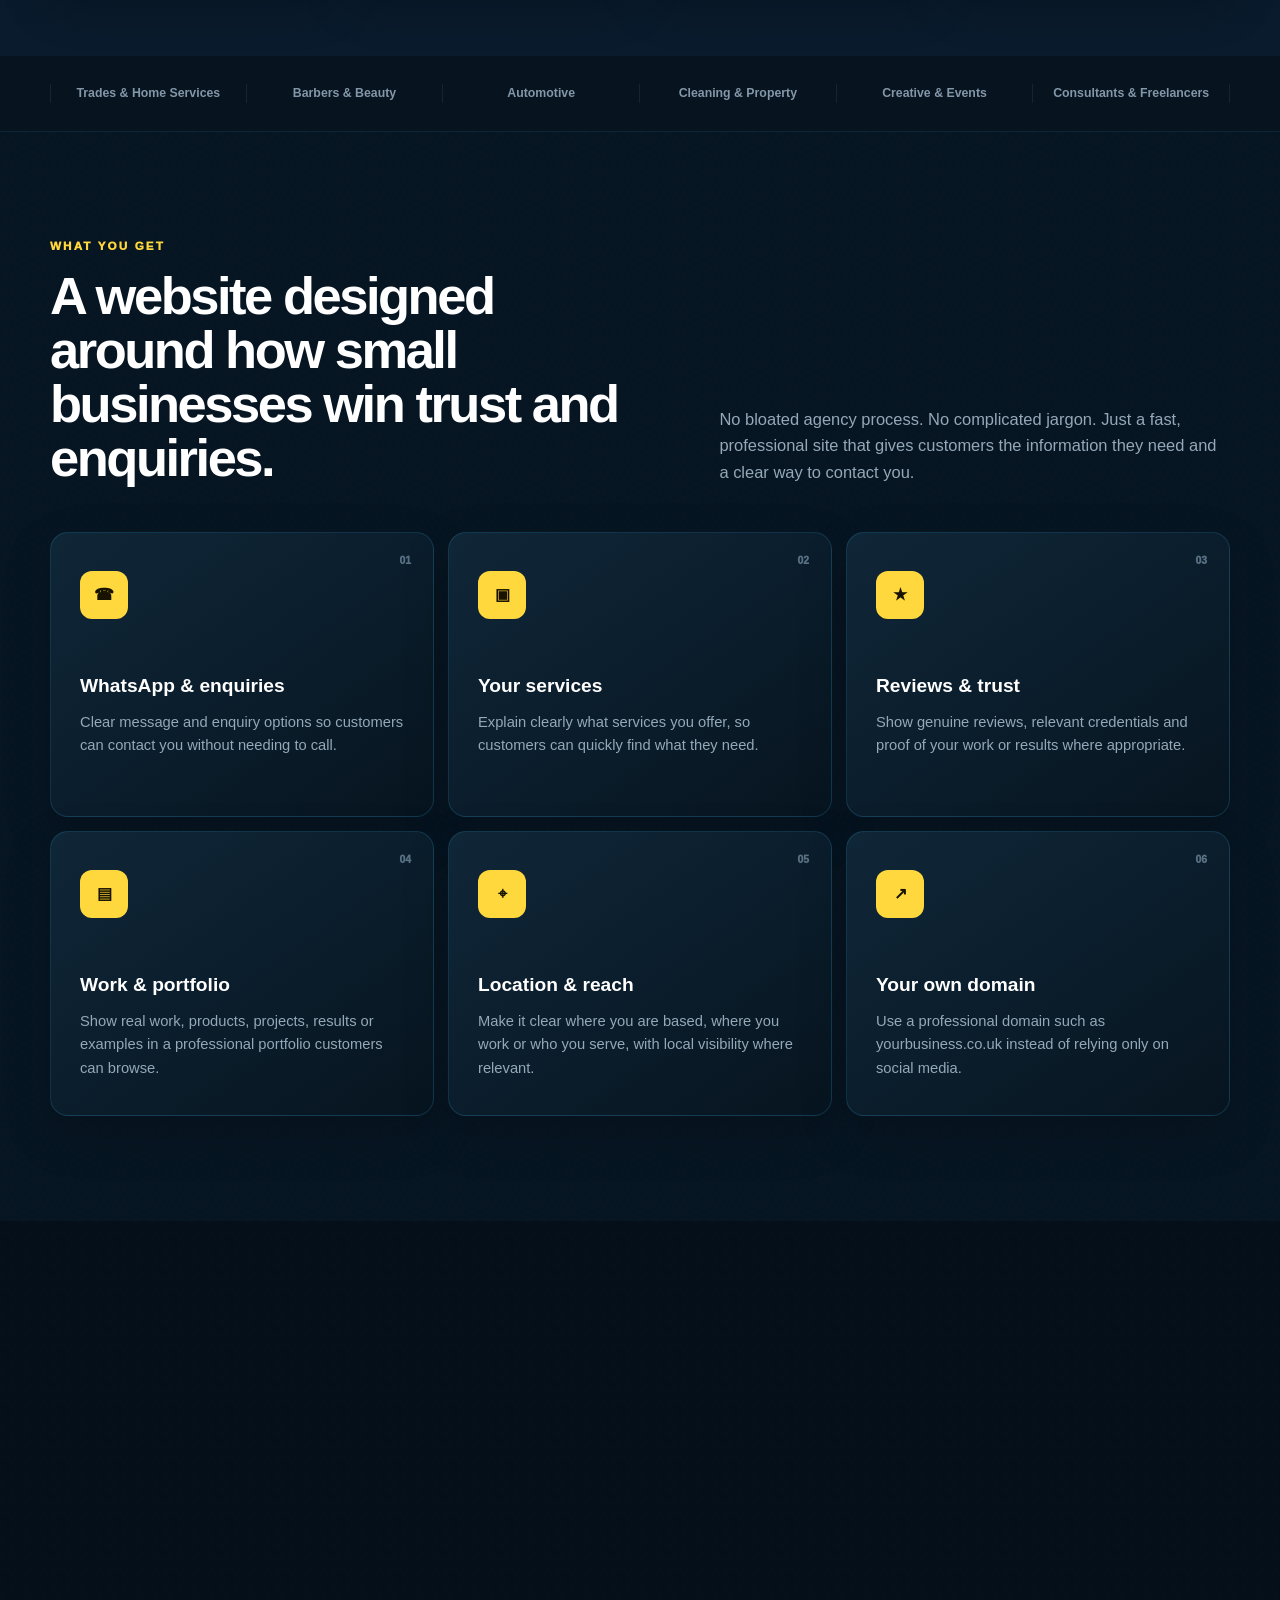
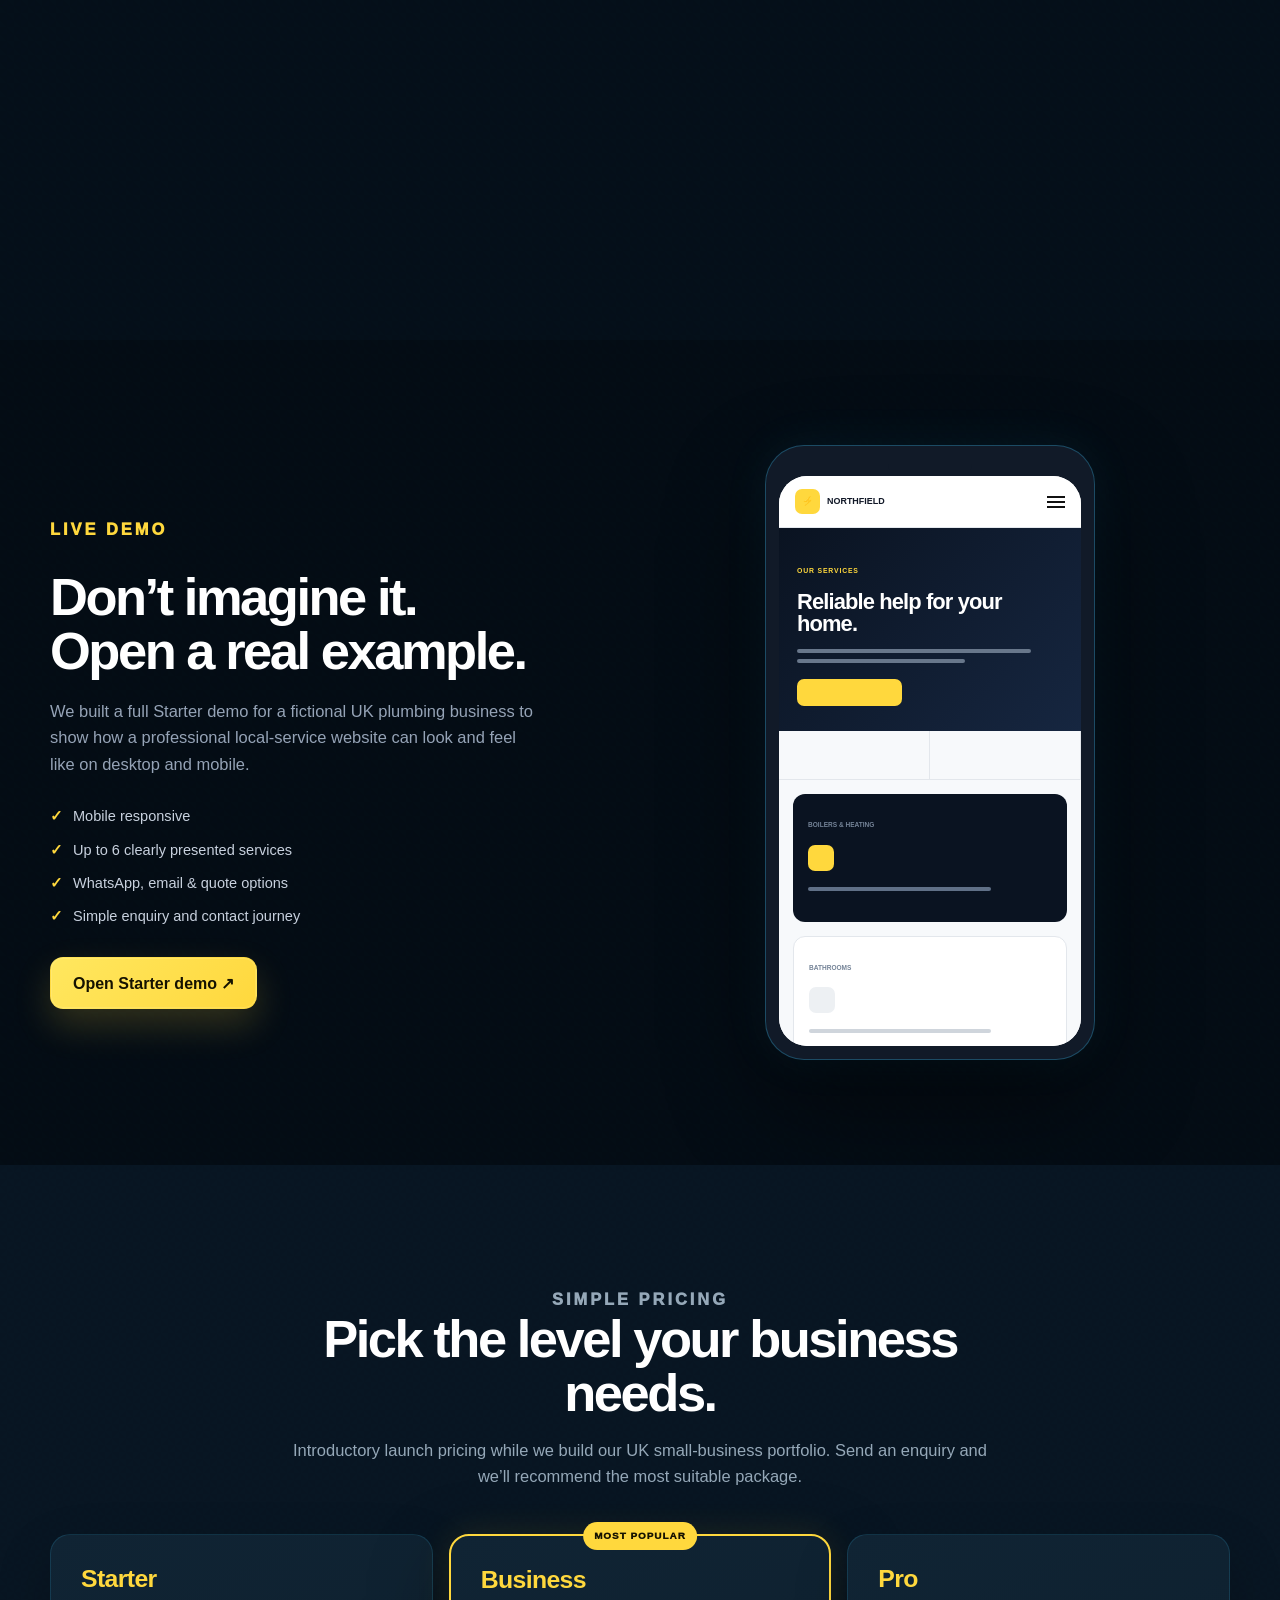
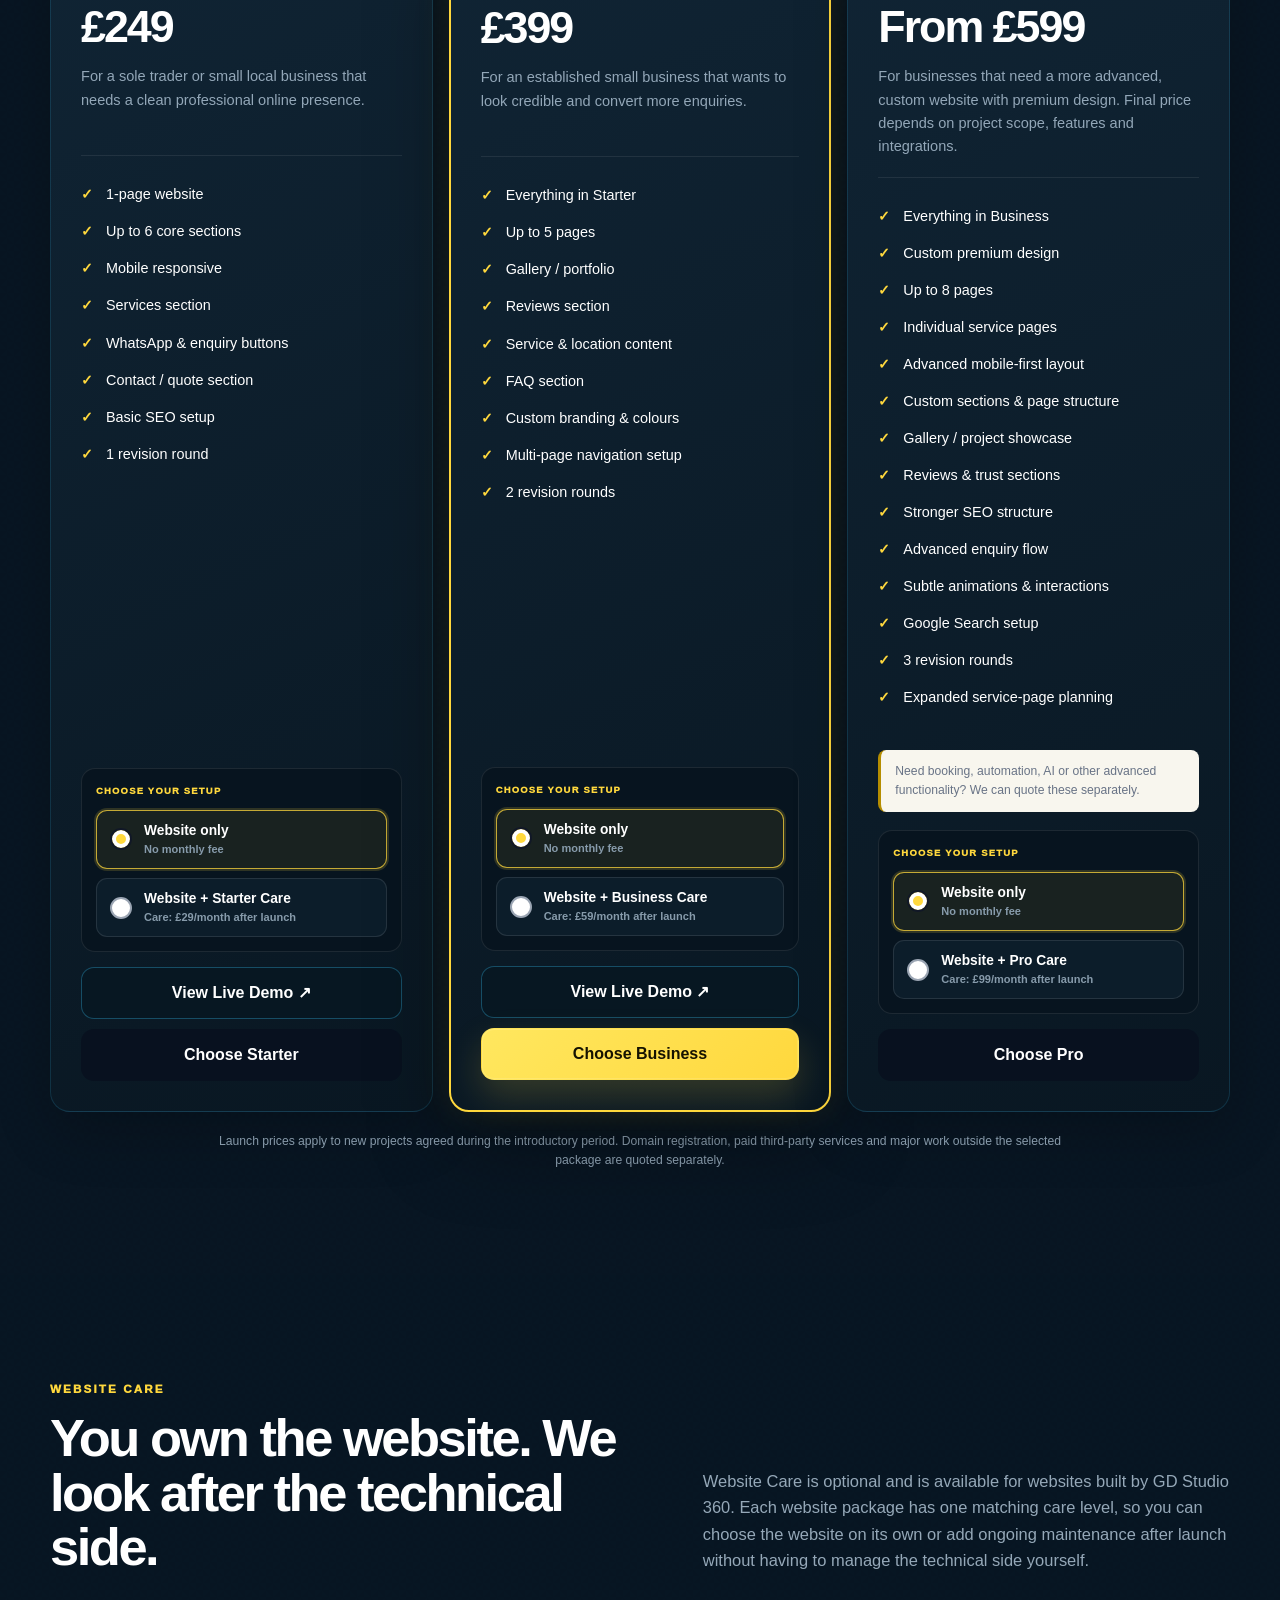
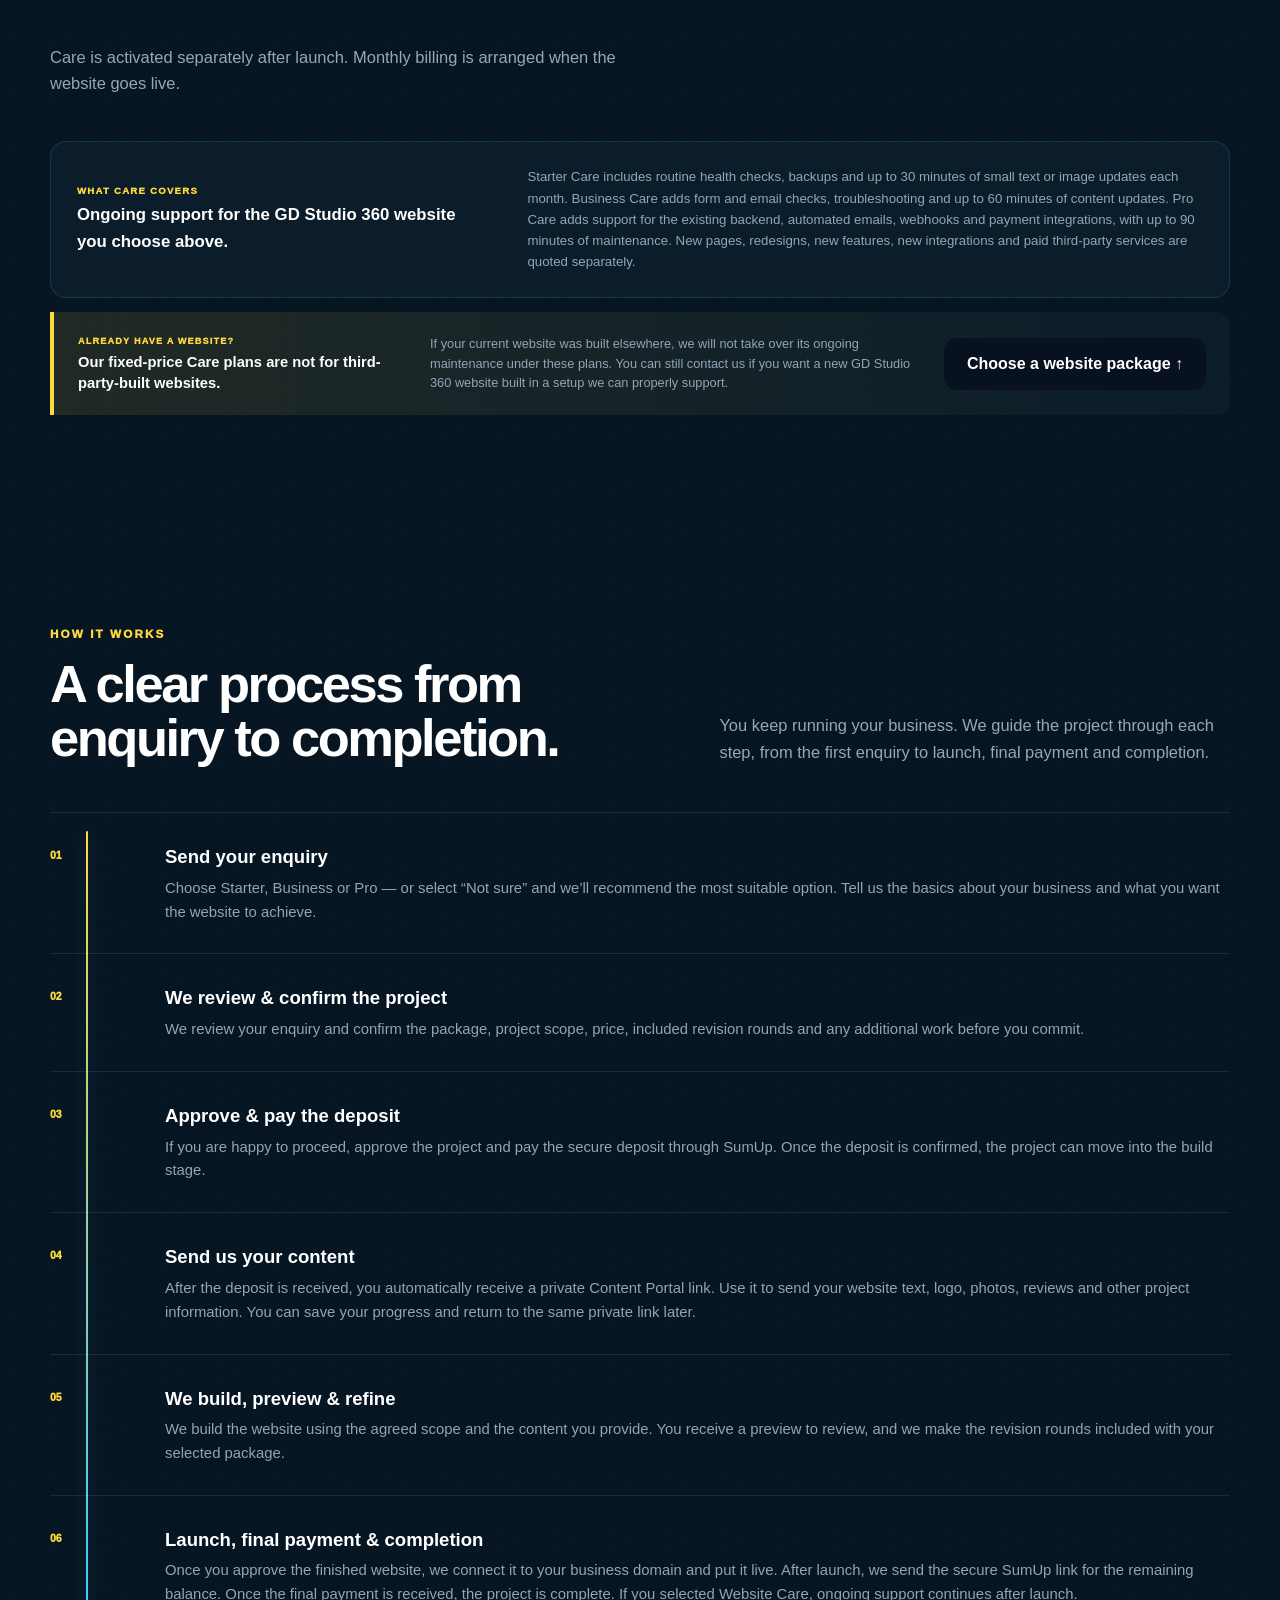
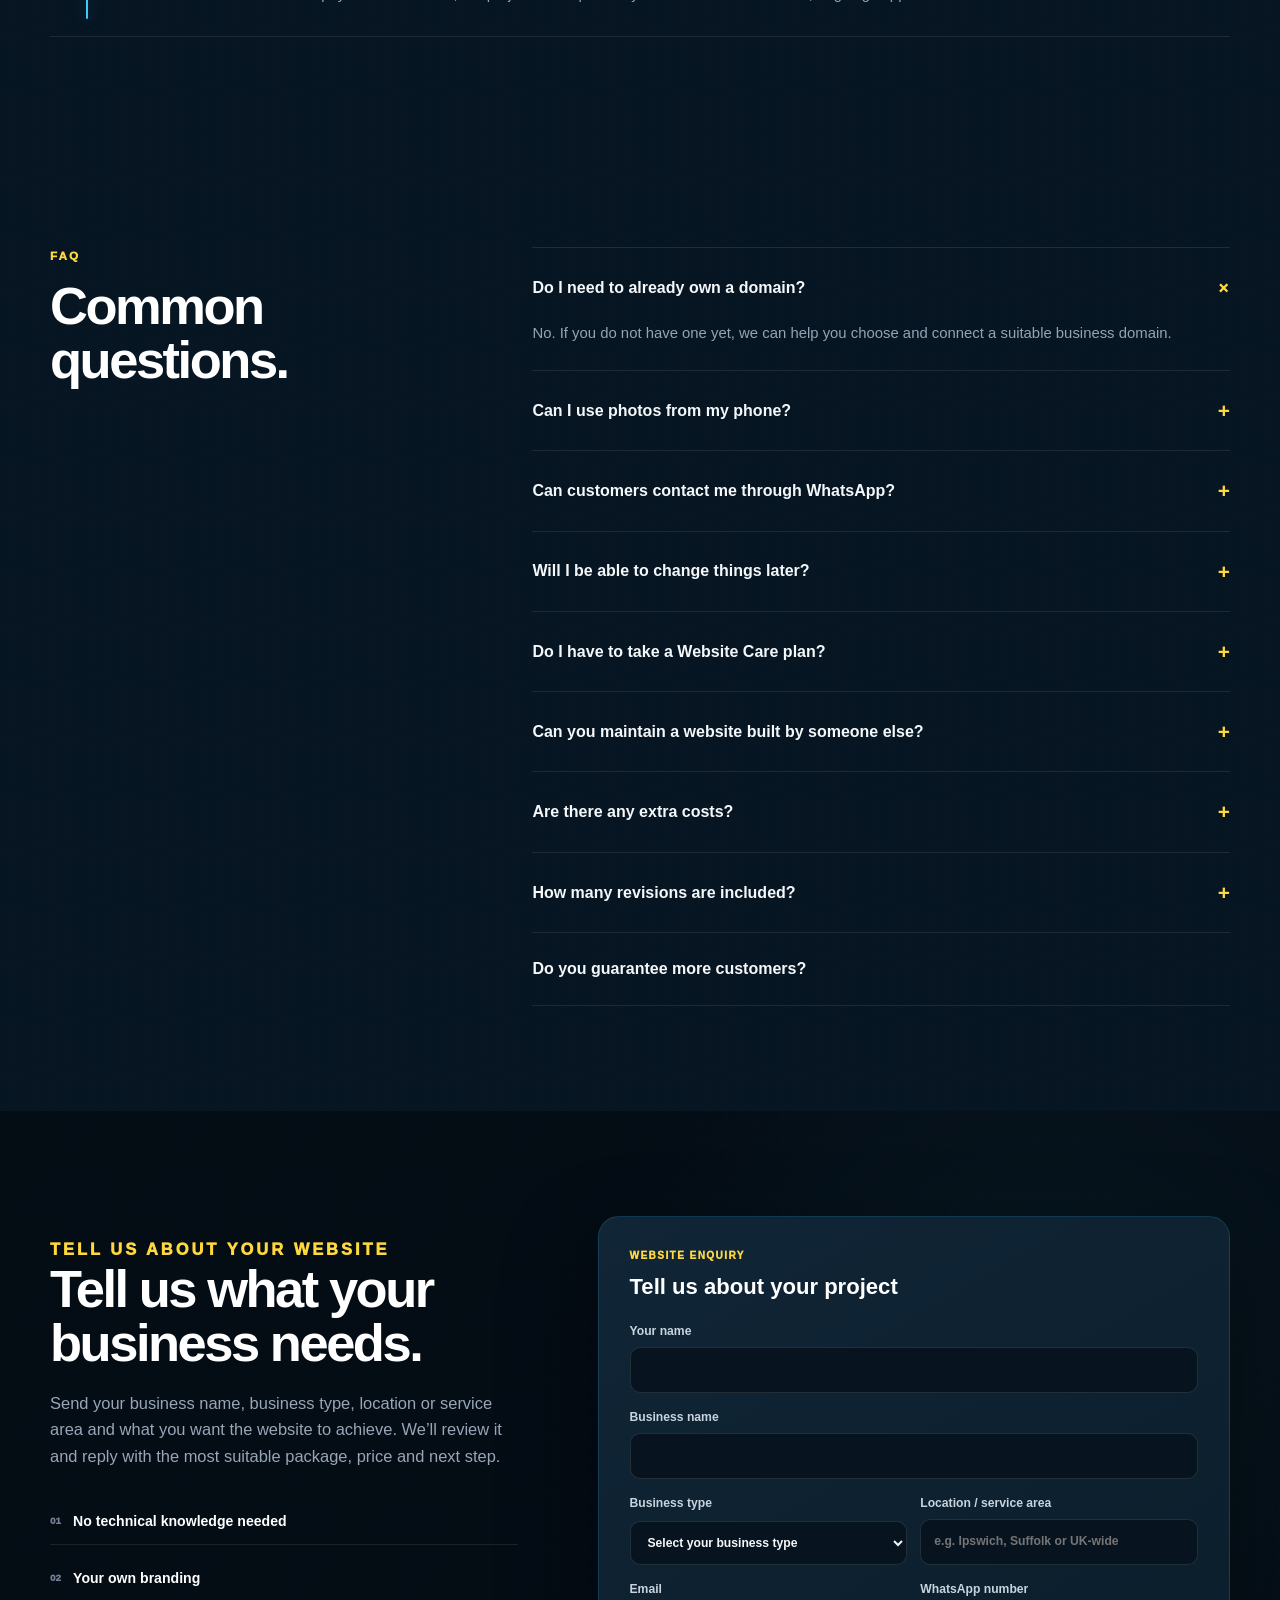
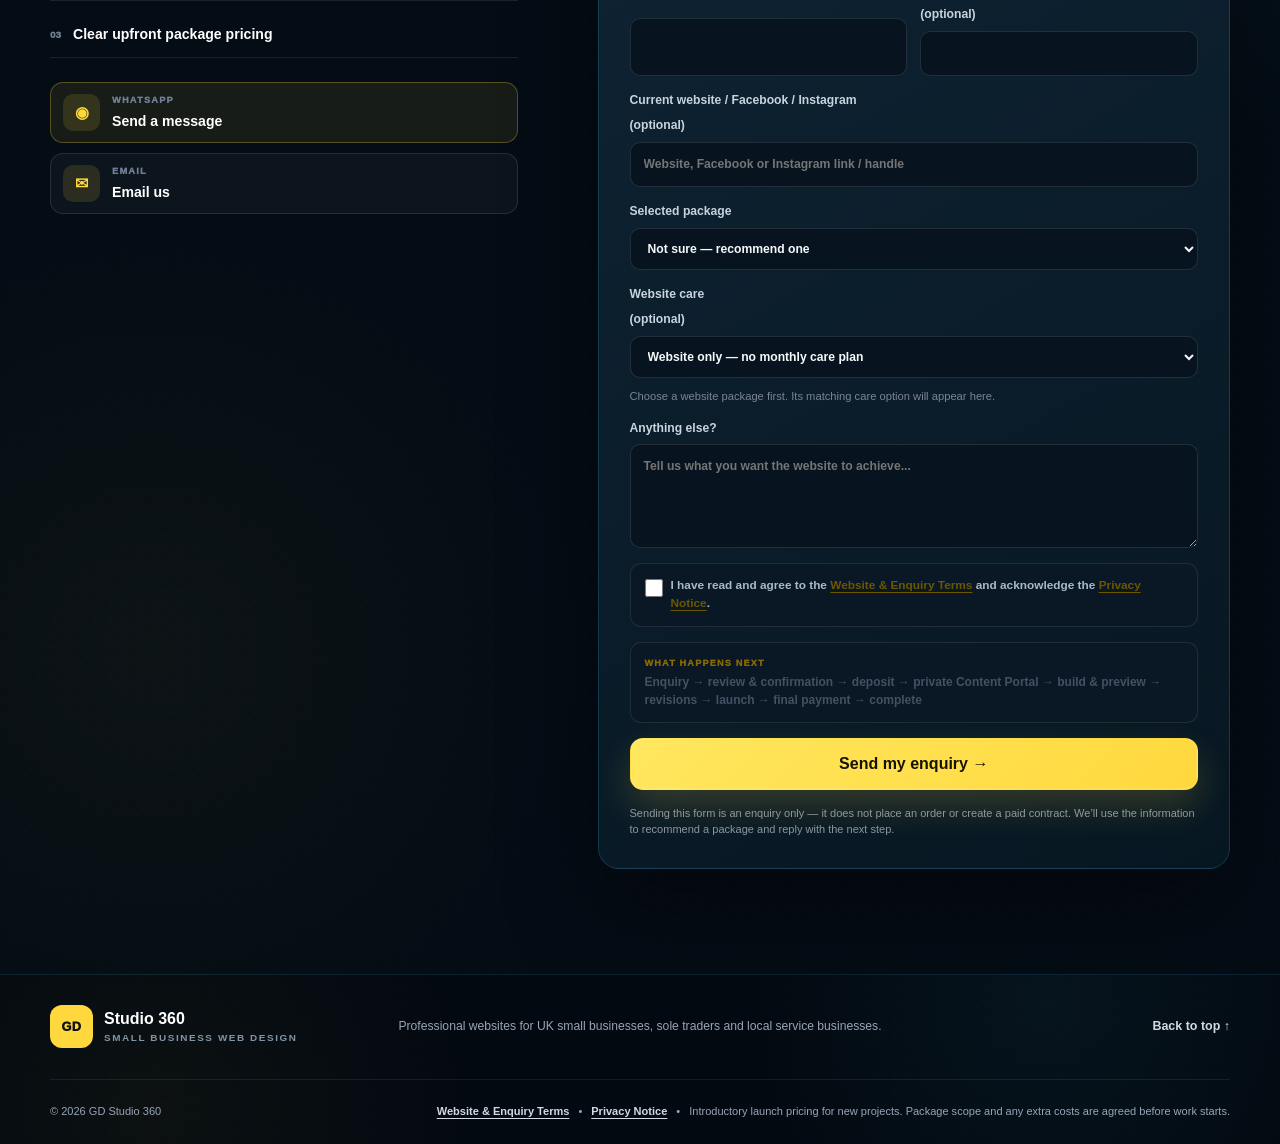
==== commit 1ecc1618: "Expand Pro package features" ====
--- a/index.html
+++ b/index.html
@@ -32,7 +32,7 @@
 
 
 
-  <link rel="stylesheet" href="styles.css?v=form-validation-v1">
+  <link rel="stylesheet" href="styles.css?v=pro-expanded-v1">
 
 <script type="application/ld+json">
 {
@@ -646,13 +646,25 @@
             </div>
             <ul>
               <li>Everything in Business</li>
+              <li>Custom premium design</li>
               <li>Up to 8 pages</li>
               <li>Individual service pages</li>
+              <li>Advanced mobile-first layout</li>
+              <li>Custom sections &amp; page structure</li>
+              <li>Gallery / project showcase</li>
+              <li>Reviews &amp; trust sections</li>
               <li>Stronger SEO structure</li>
               <li>Advanced enquiry flow</li>
+              <li>Subtle animations &amp; interactions</li>
+              <li>Google Search setup</li>
               <li>3 revision rounds</li>
               <li>Expanded service-page planning</li>
             </ul>
+
+            <p class="pro-extras-note">
+              Need booking, automation, AI or other advanced functionality?
+              We can quote these separately.
+            </p>
             <div class="package-care-picker">
               <span class="package-care-title">CHOOSE YOUR SETUP</span>
               <label class="care-choice">
--- a/styles.css
+++ b/styles.css
@@ -2950,3 +2950,15 @@
 
 /* GD STUDIO 360 — ENQUIRY FORM VALIDATION UX END */
 
+
+/* Pro package extras */
+.pro-extras-note{
+  margin:-8px 0 18px;
+  padding:12px 14px;
+  border-left:3px solid #b58d00;
+  border-radius:8px;
+  background:#f8f6ee;
+  color:var(--muted);
+  font-size:.76rem;
+  line-height:1.55;
+}
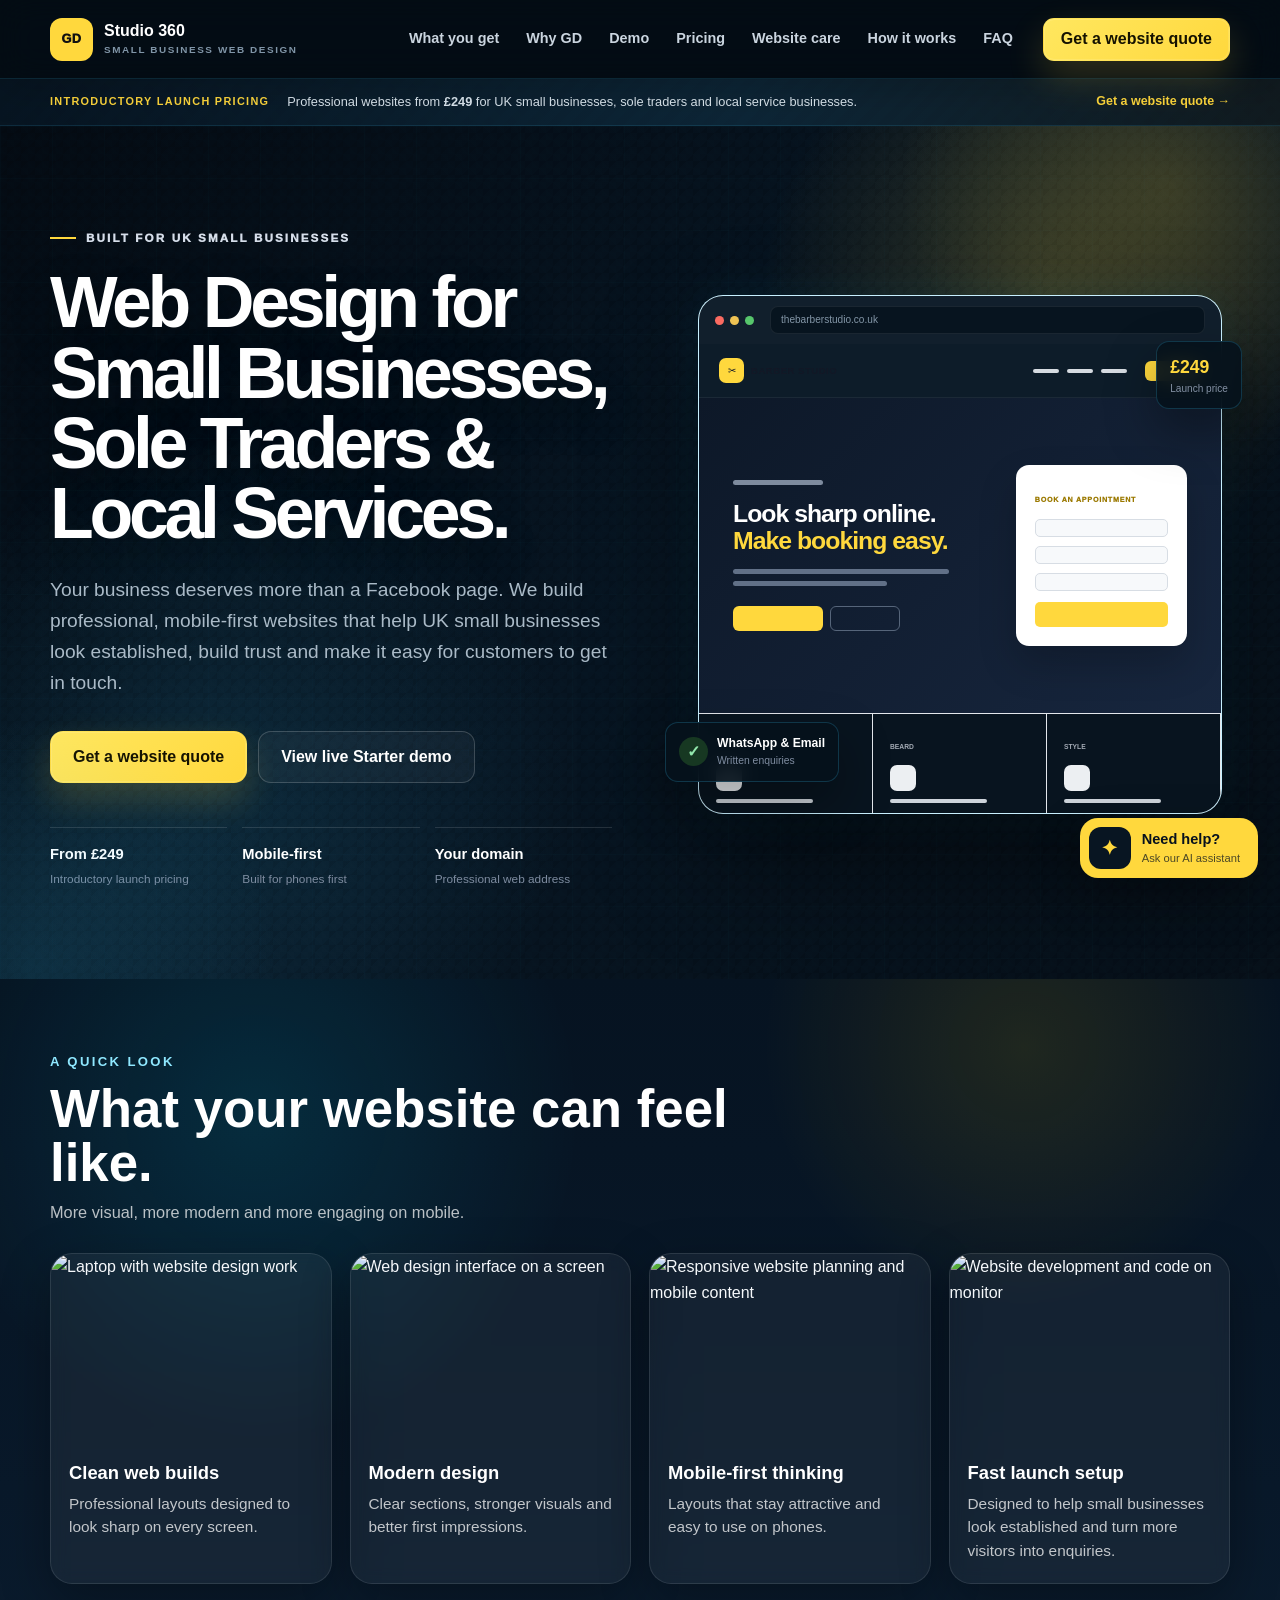
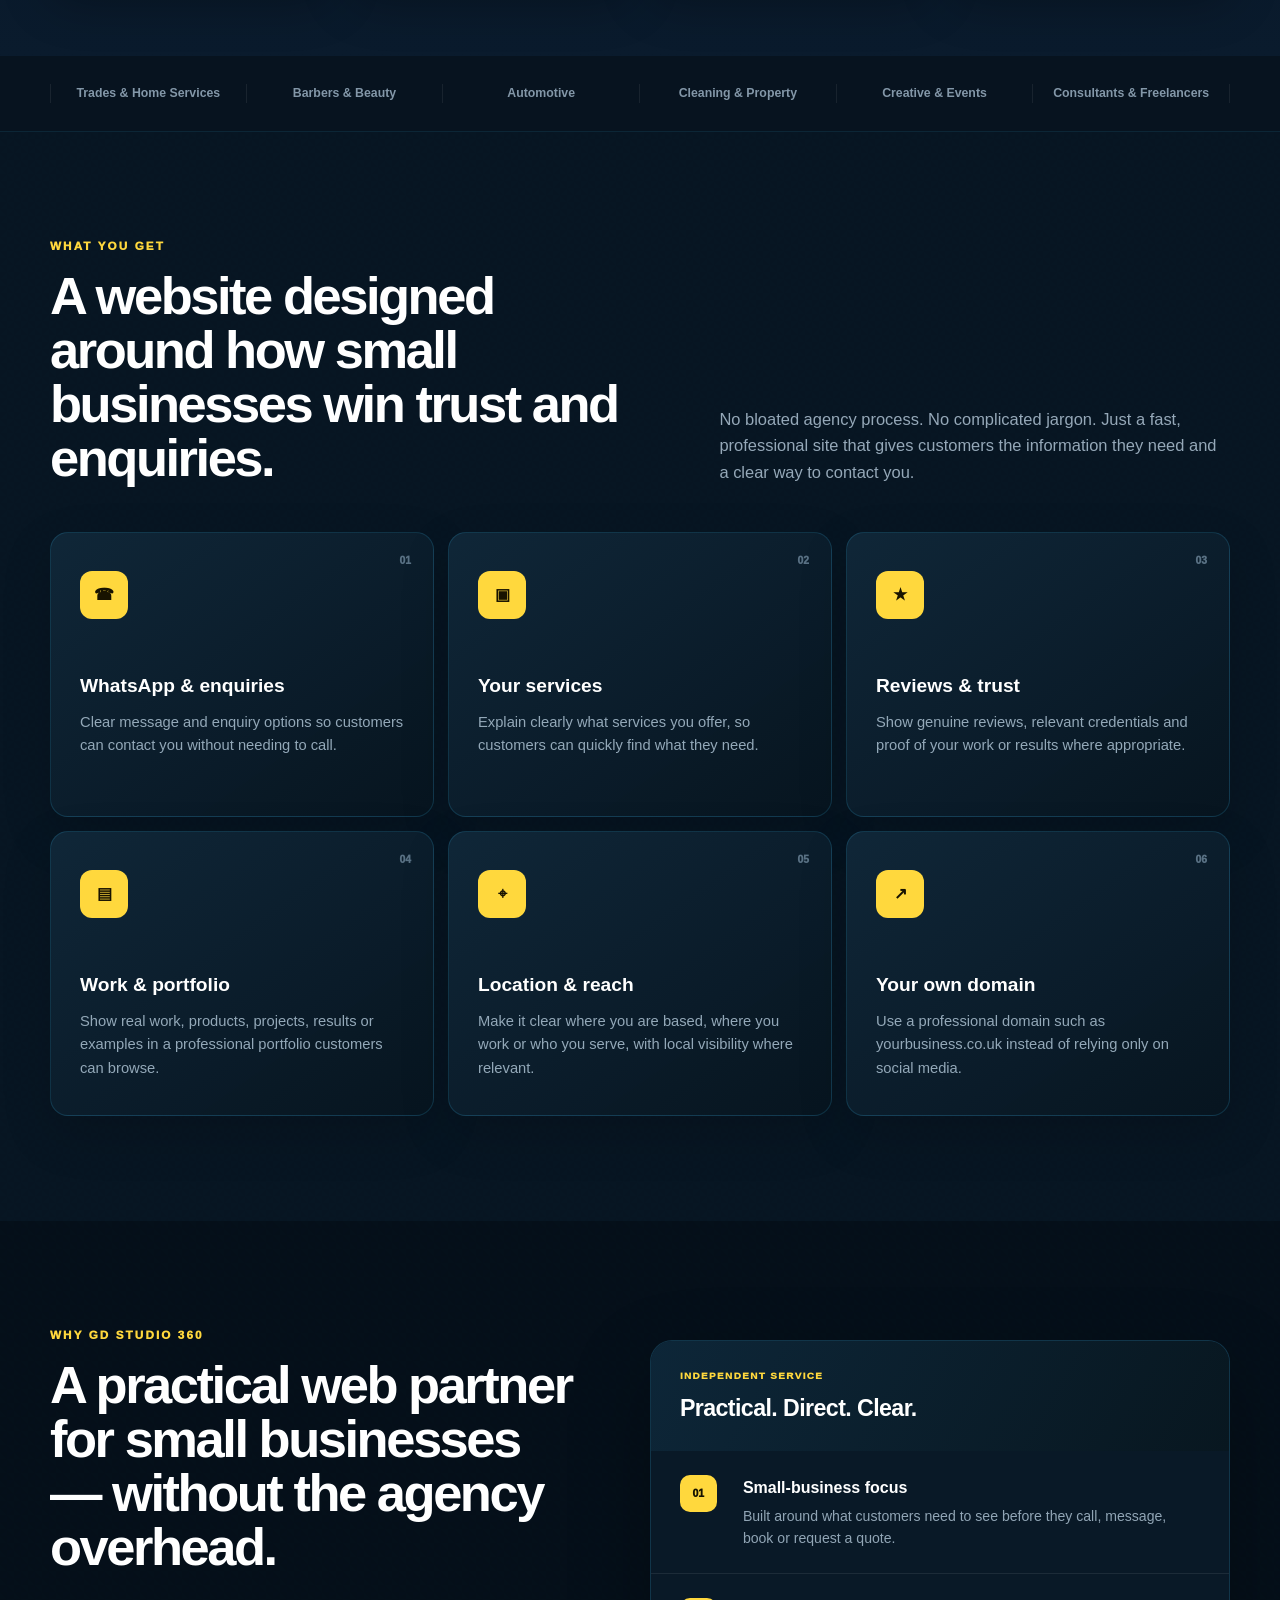
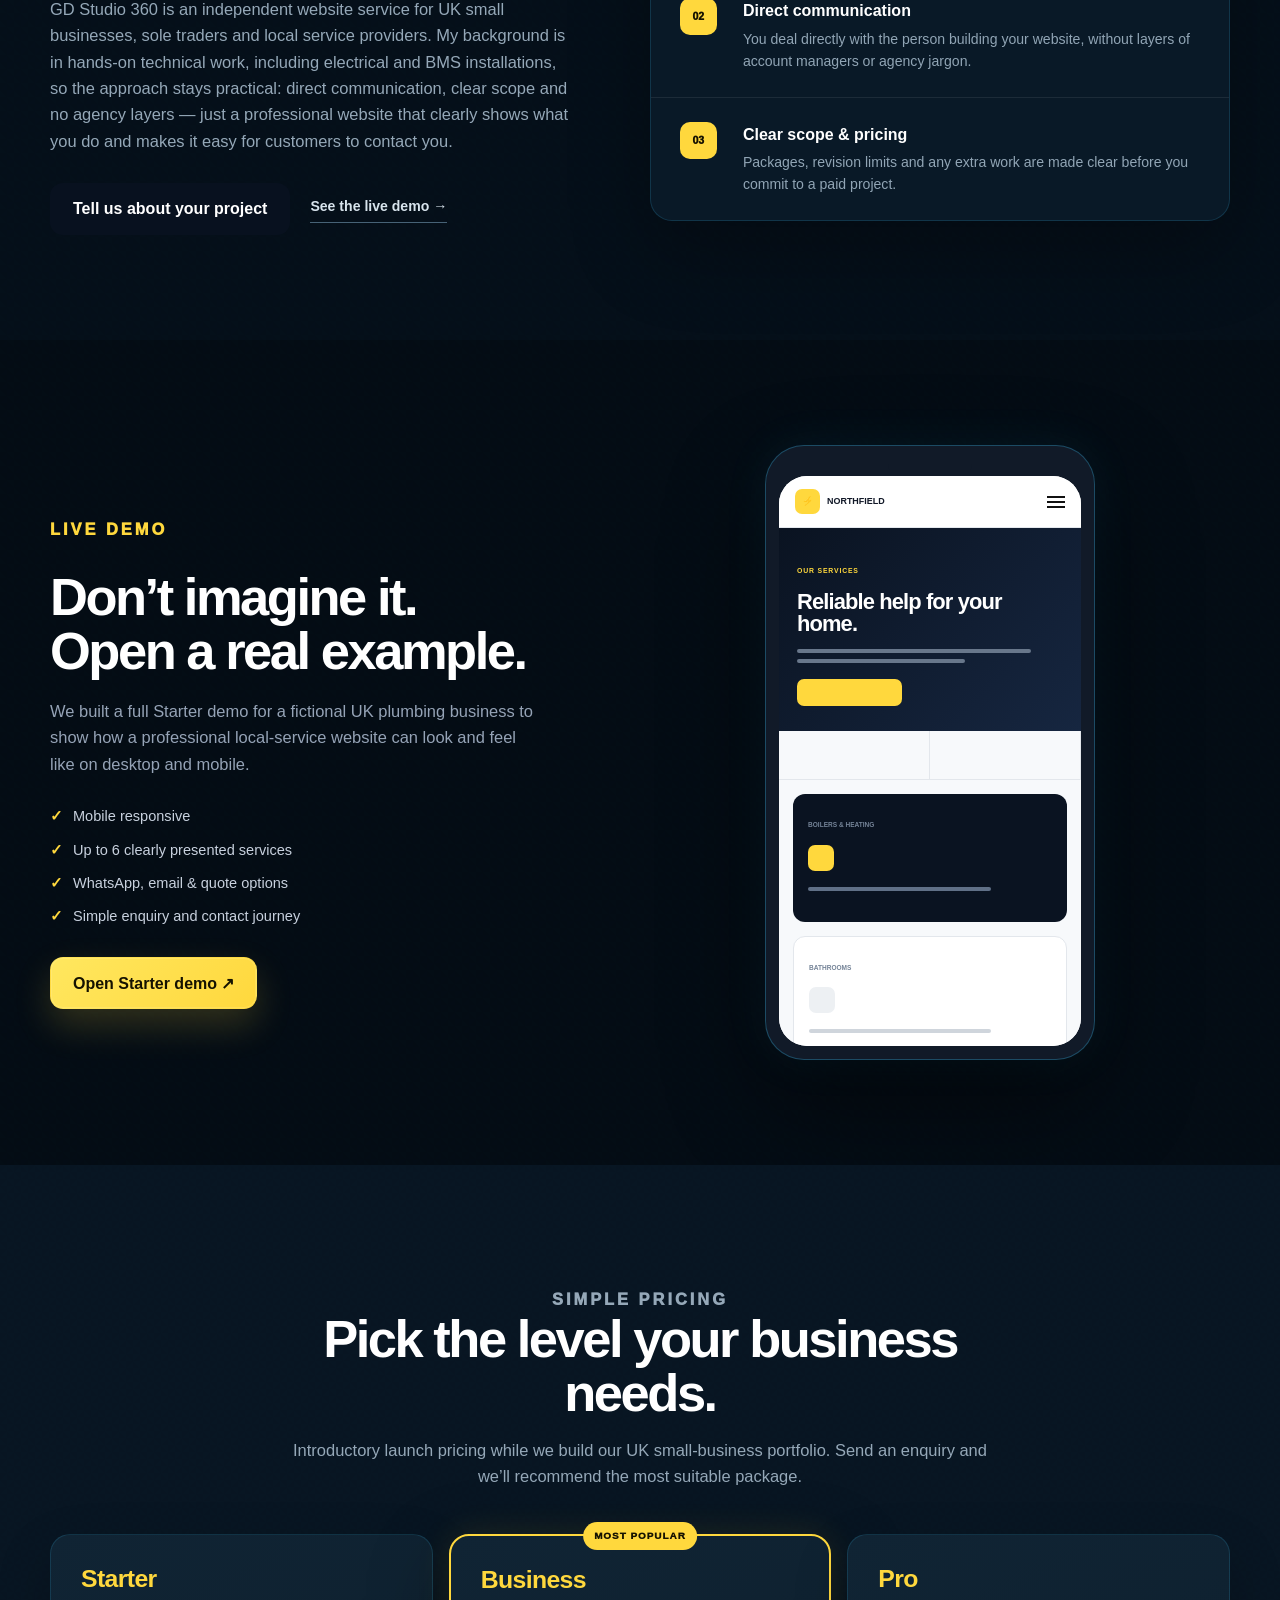
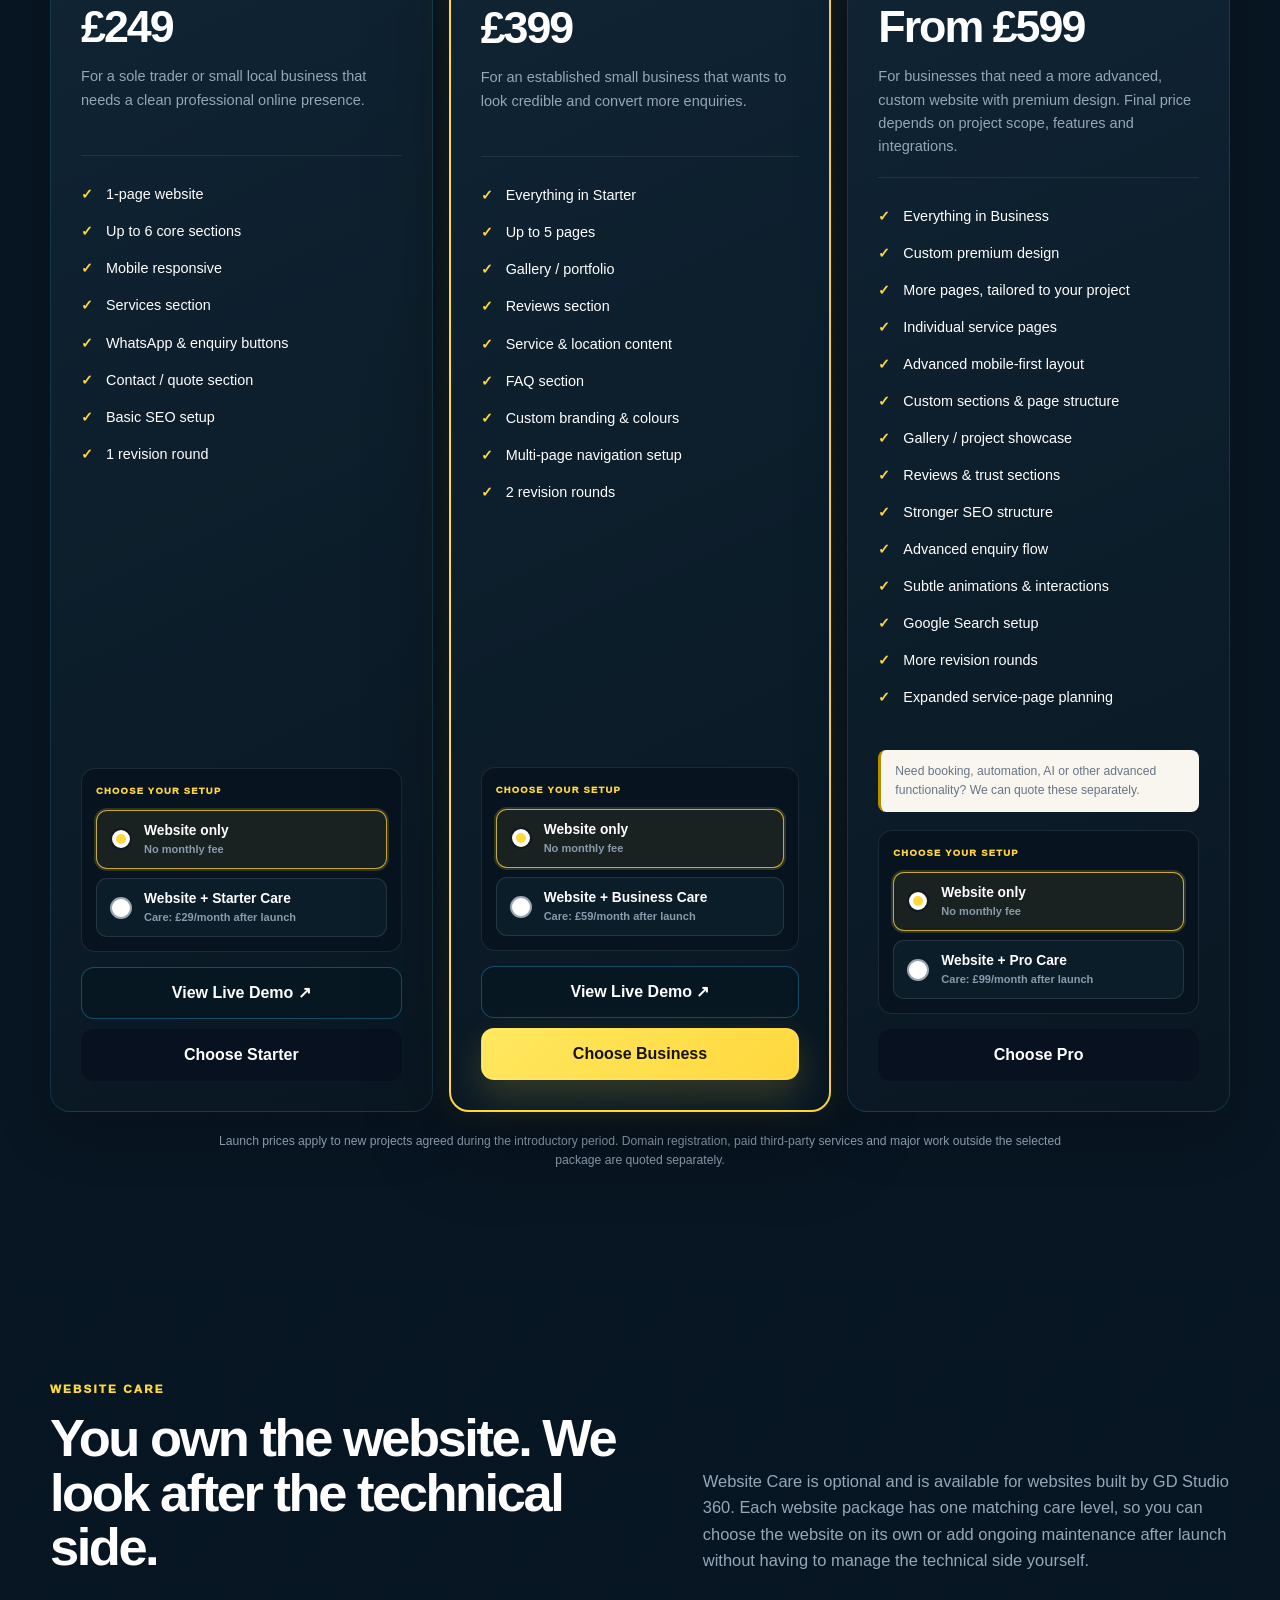
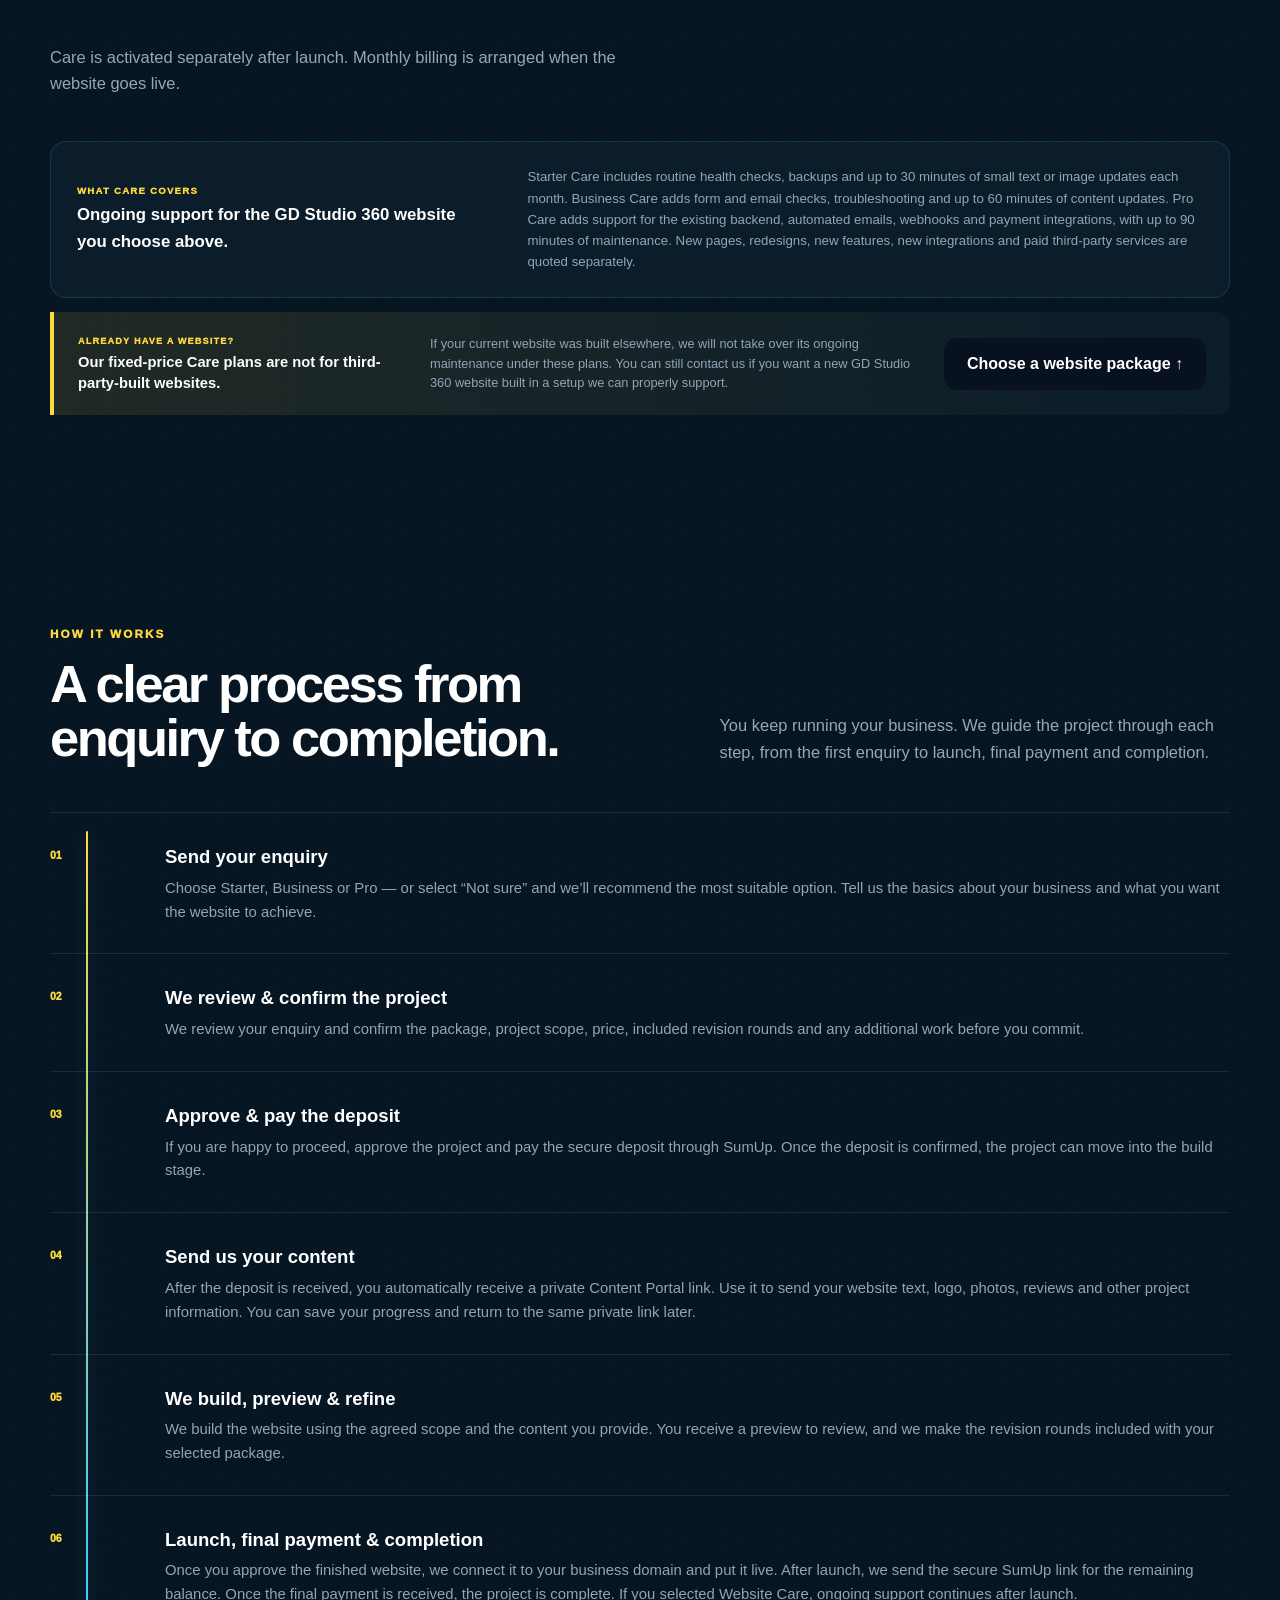
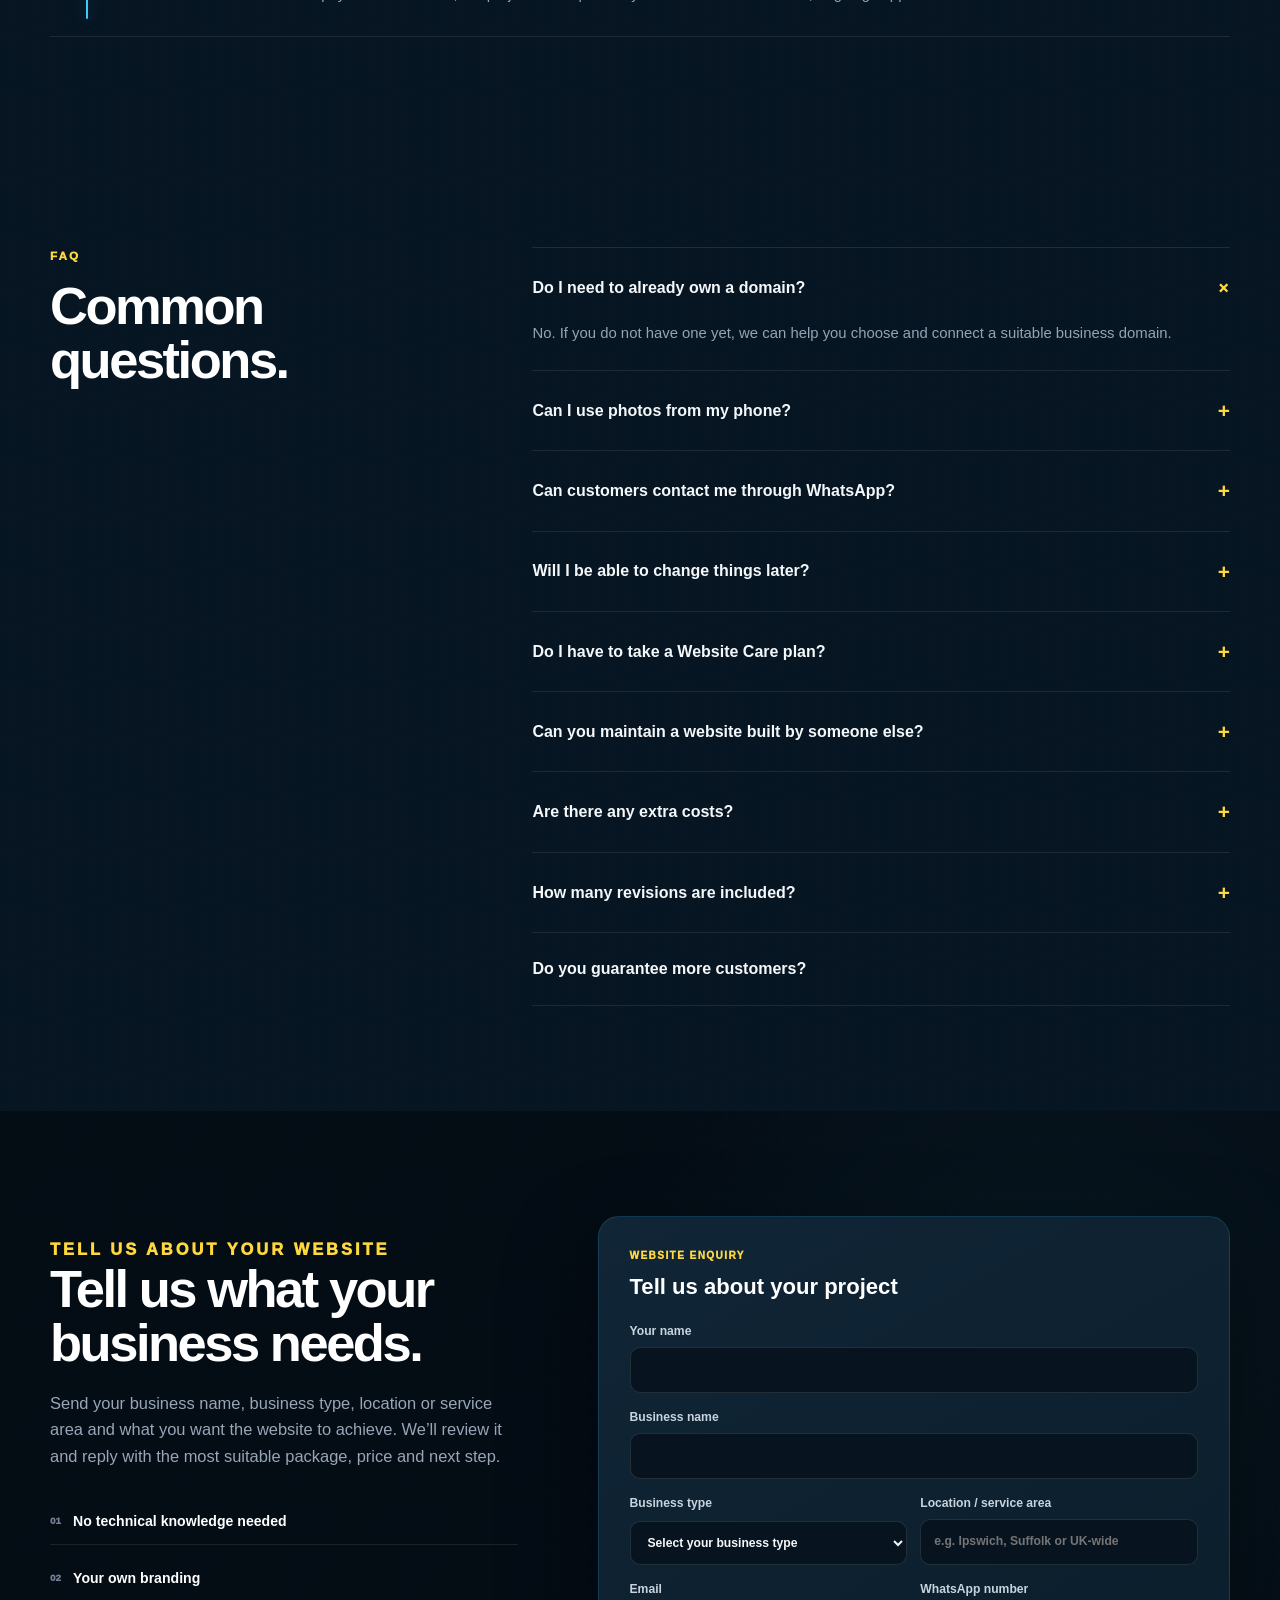
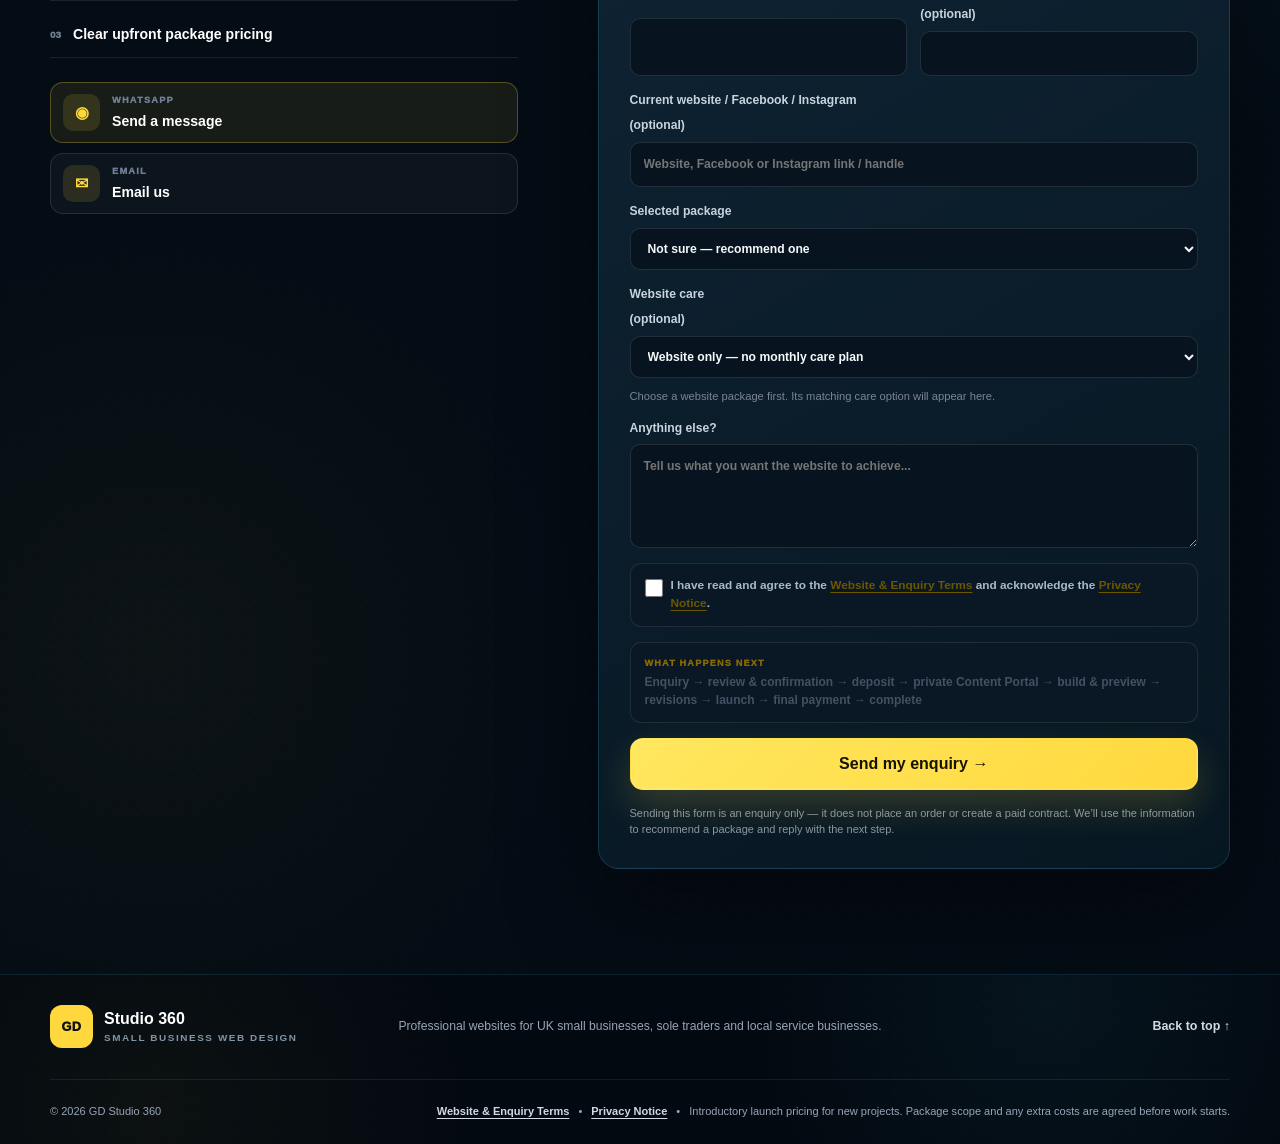
==== commit c2c9e10c: "Refine Pro package flexibility" ====
--- a/index.html
+++ b/index.html
@@ -647,7 +647,7 @@
             <ul>
               <li>Everything in Business</li>
               <li>Custom premium design</li>
-              <li>Up to 8 pages</li>
+              <li>More pages, tailored to your project</li>
               <li>Individual service pages</li>
               <li>Advanced mobile-first layout</li>
               <li>Custom sections &amp; page structure</li>
@@ -657,7 +657,7 @@
               <li>Advanced enquiry flow</li>
               <li>Subtle animations &amp; interactions</li>
               <li>Google Search setup</li>
-              <li>3 revision rounds</li>
+              <li>More revision rounds</li>
               <li>Expanded service-page planning</li>
             </ul>
 
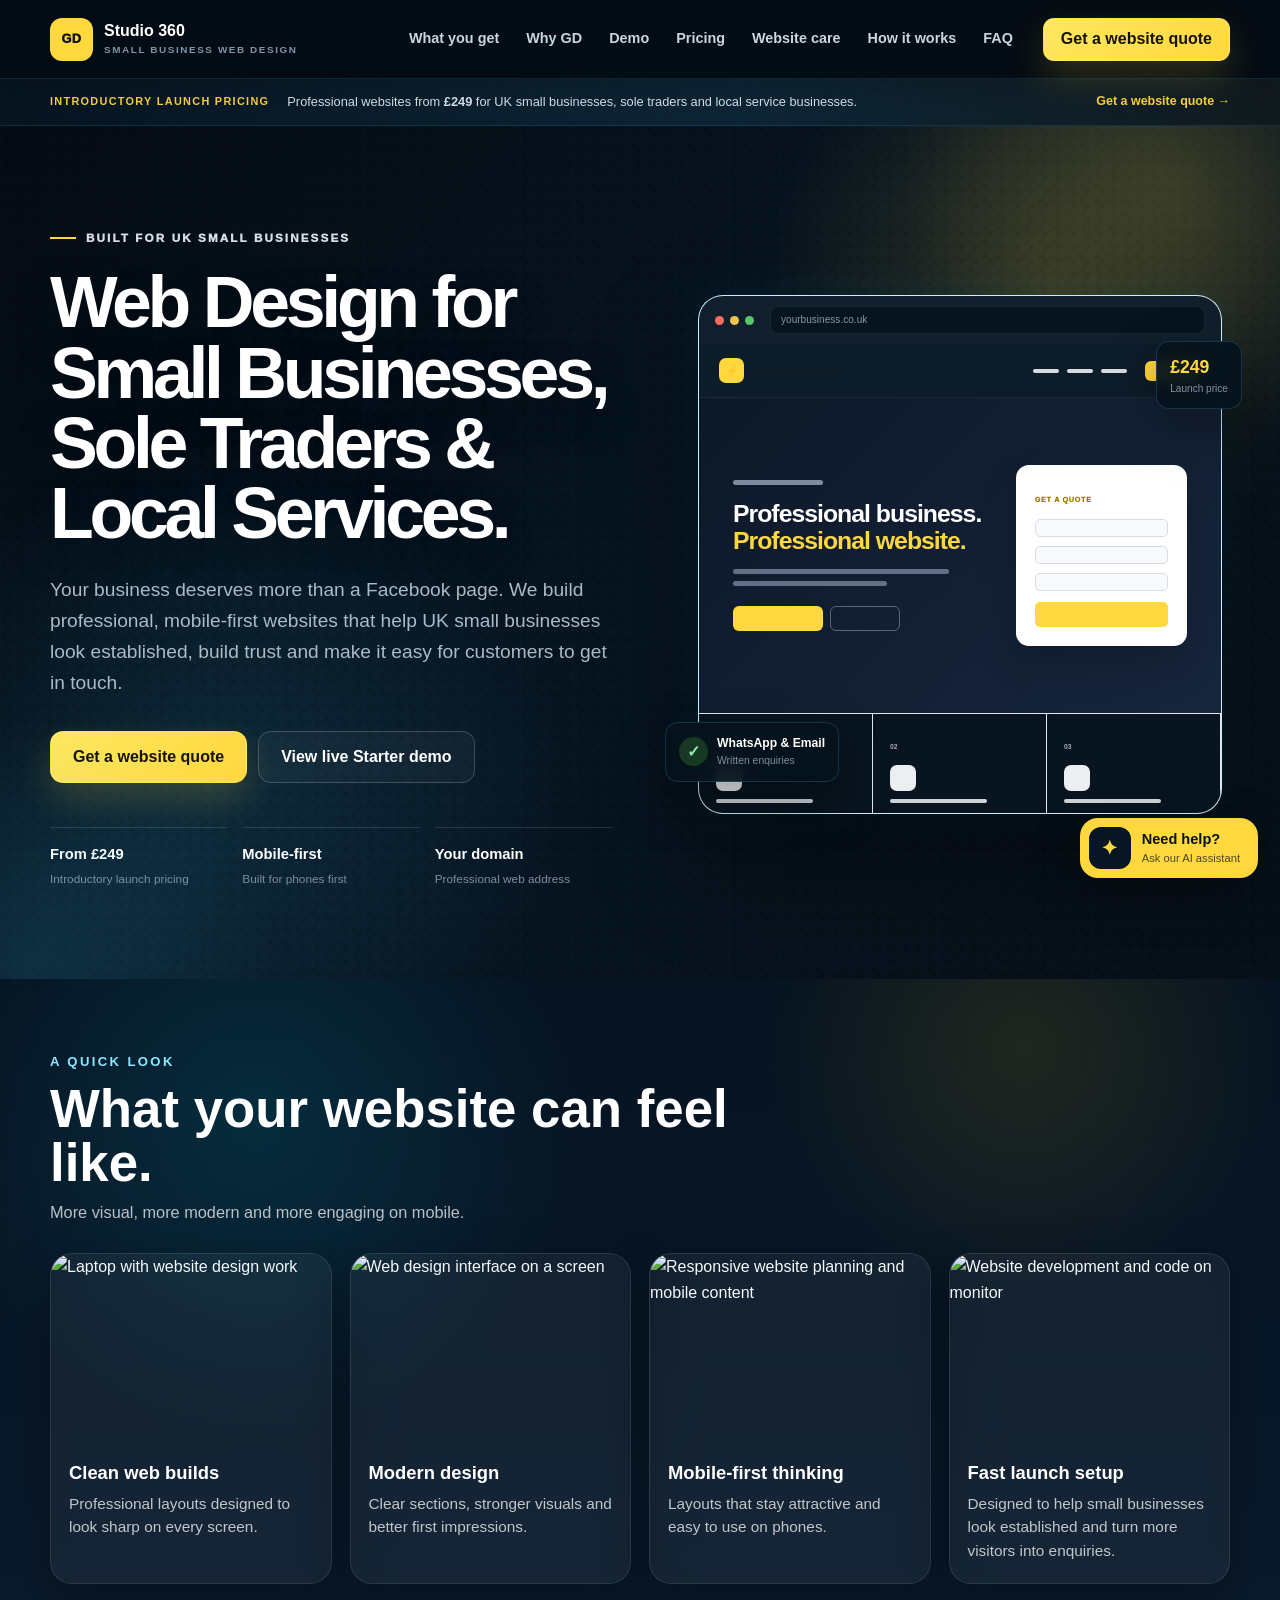
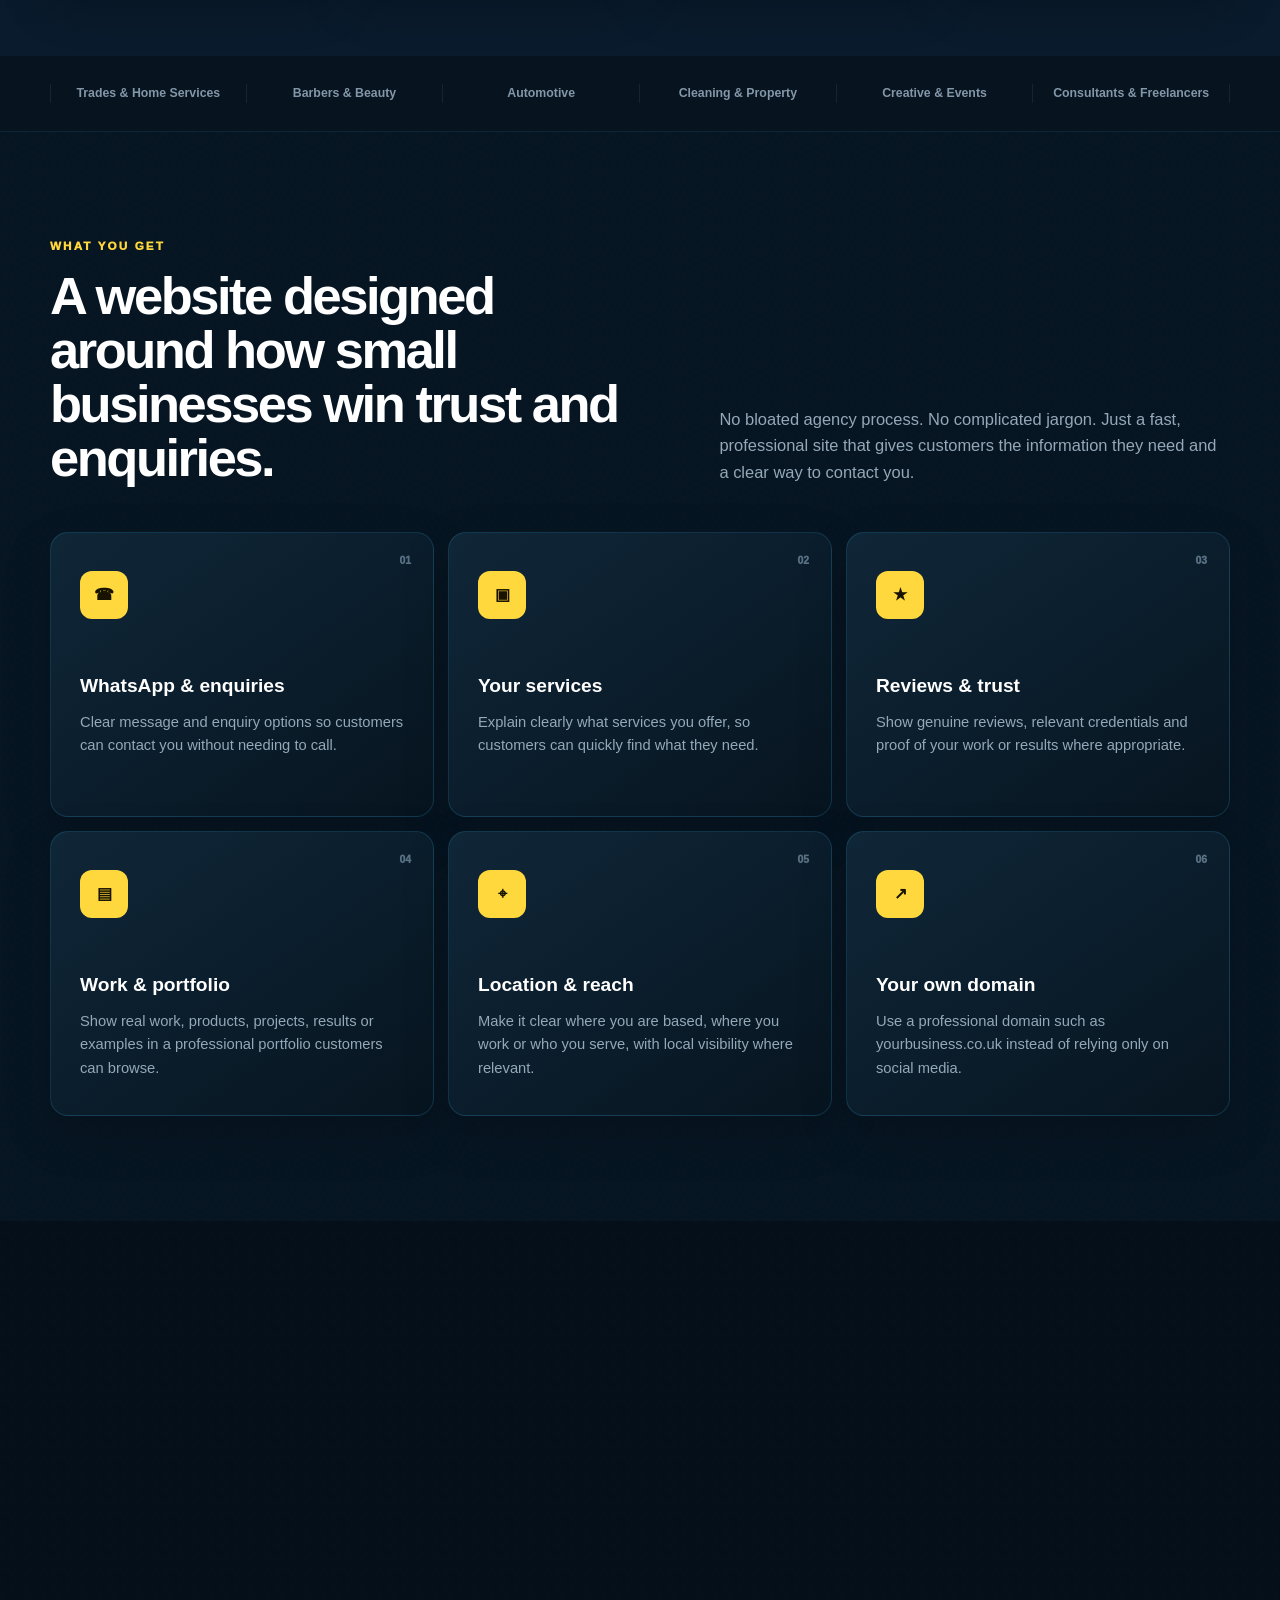
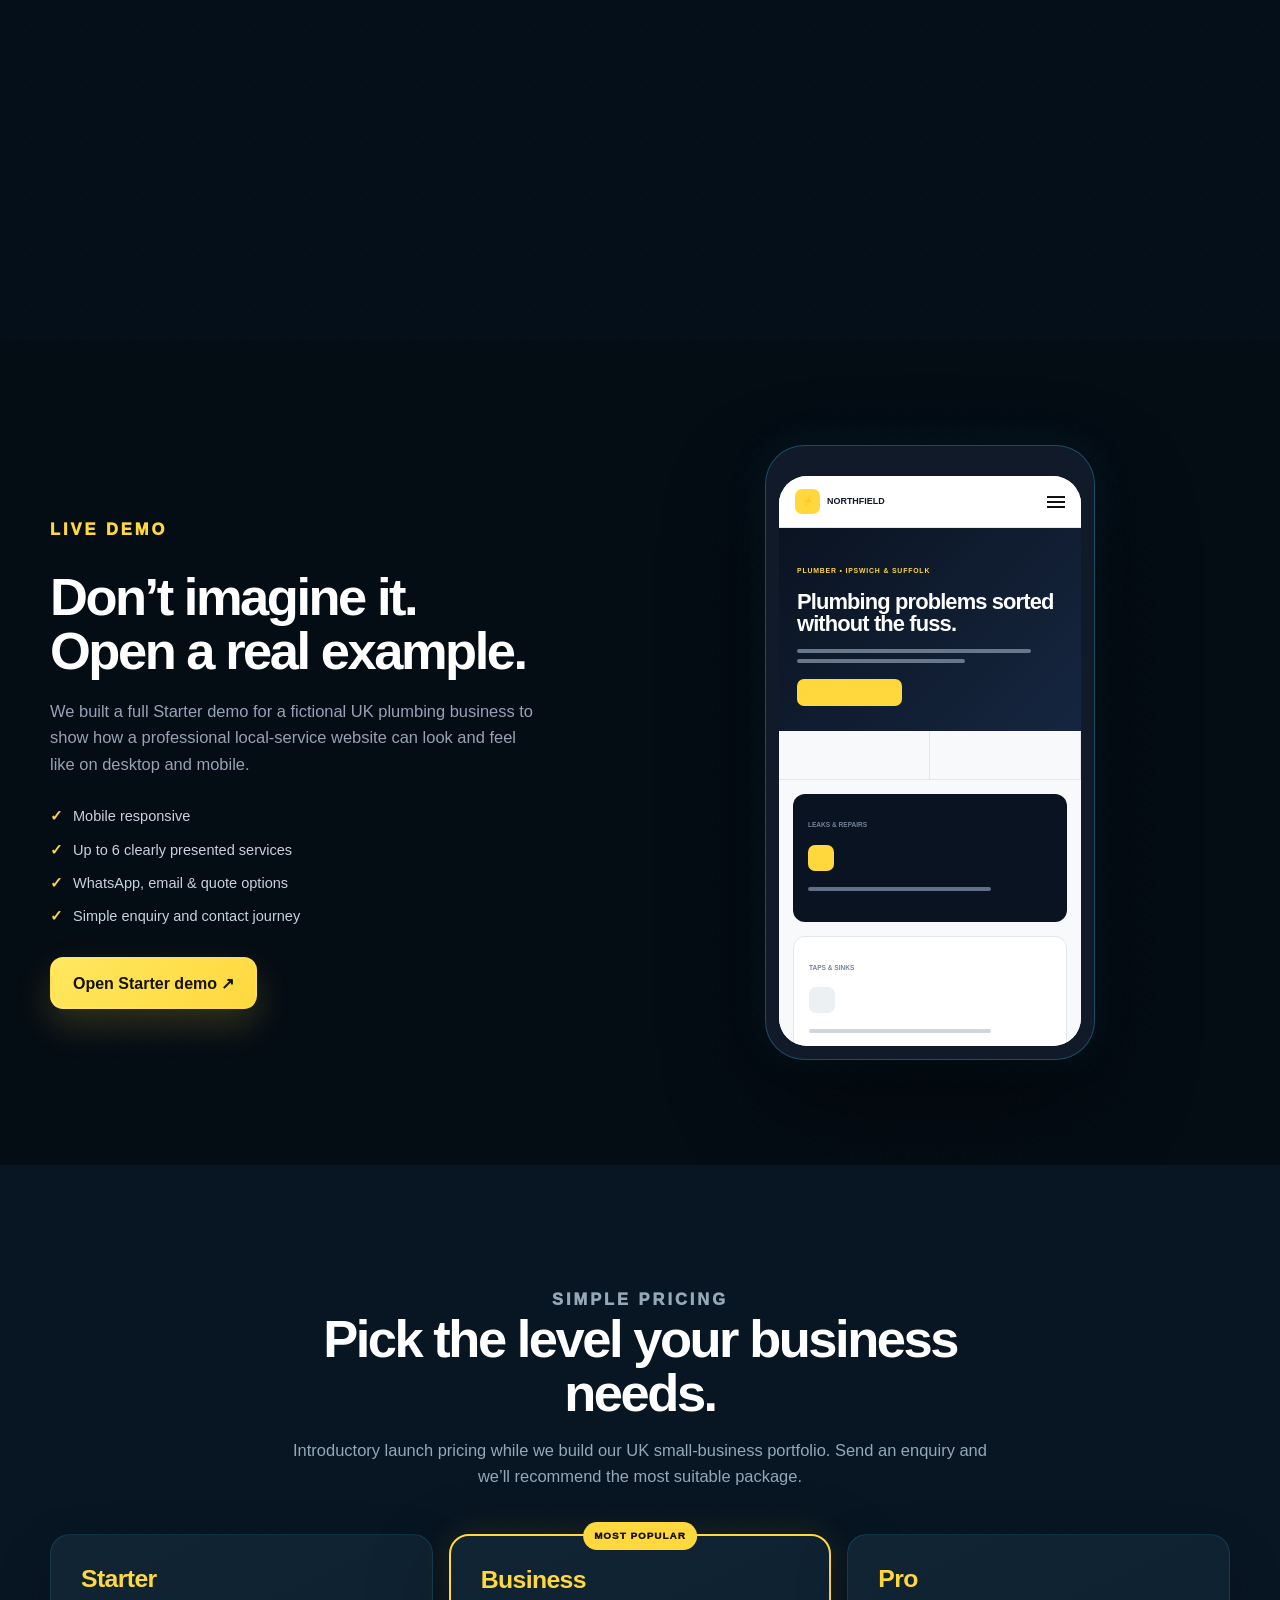
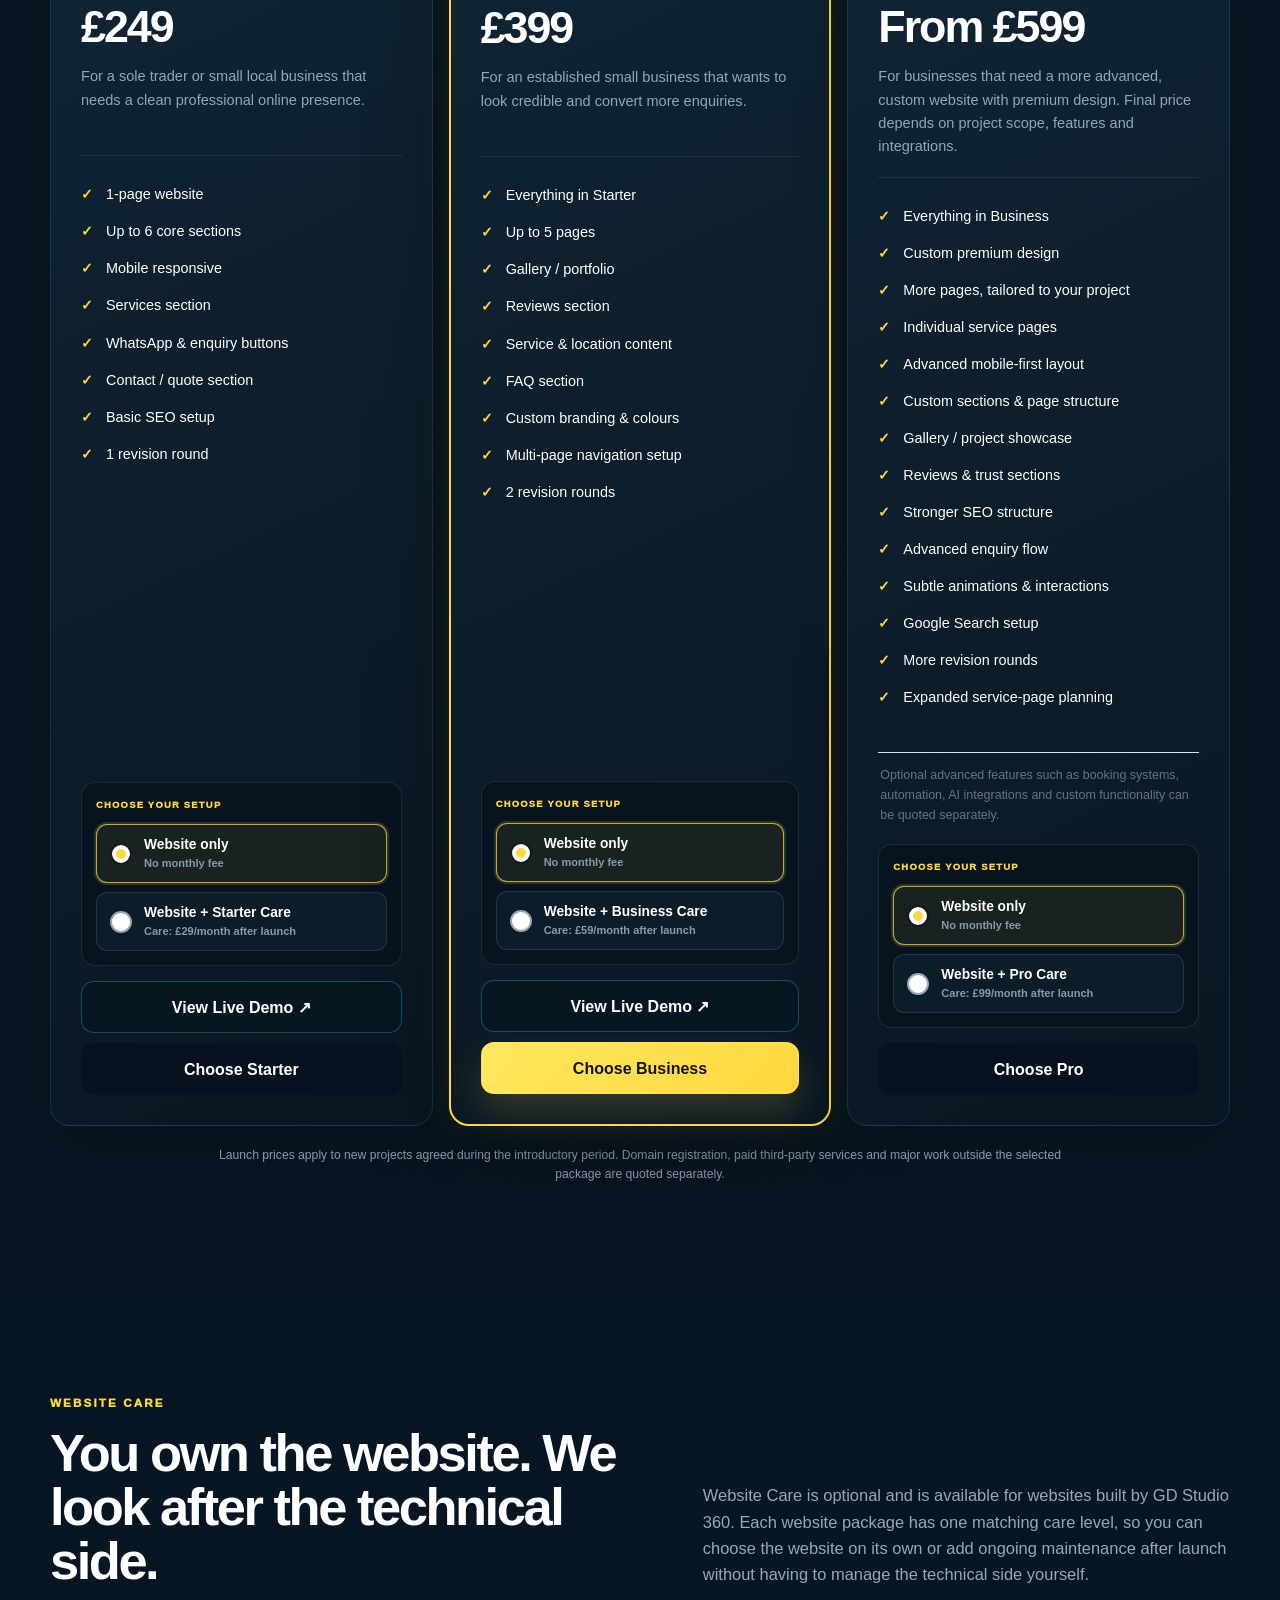
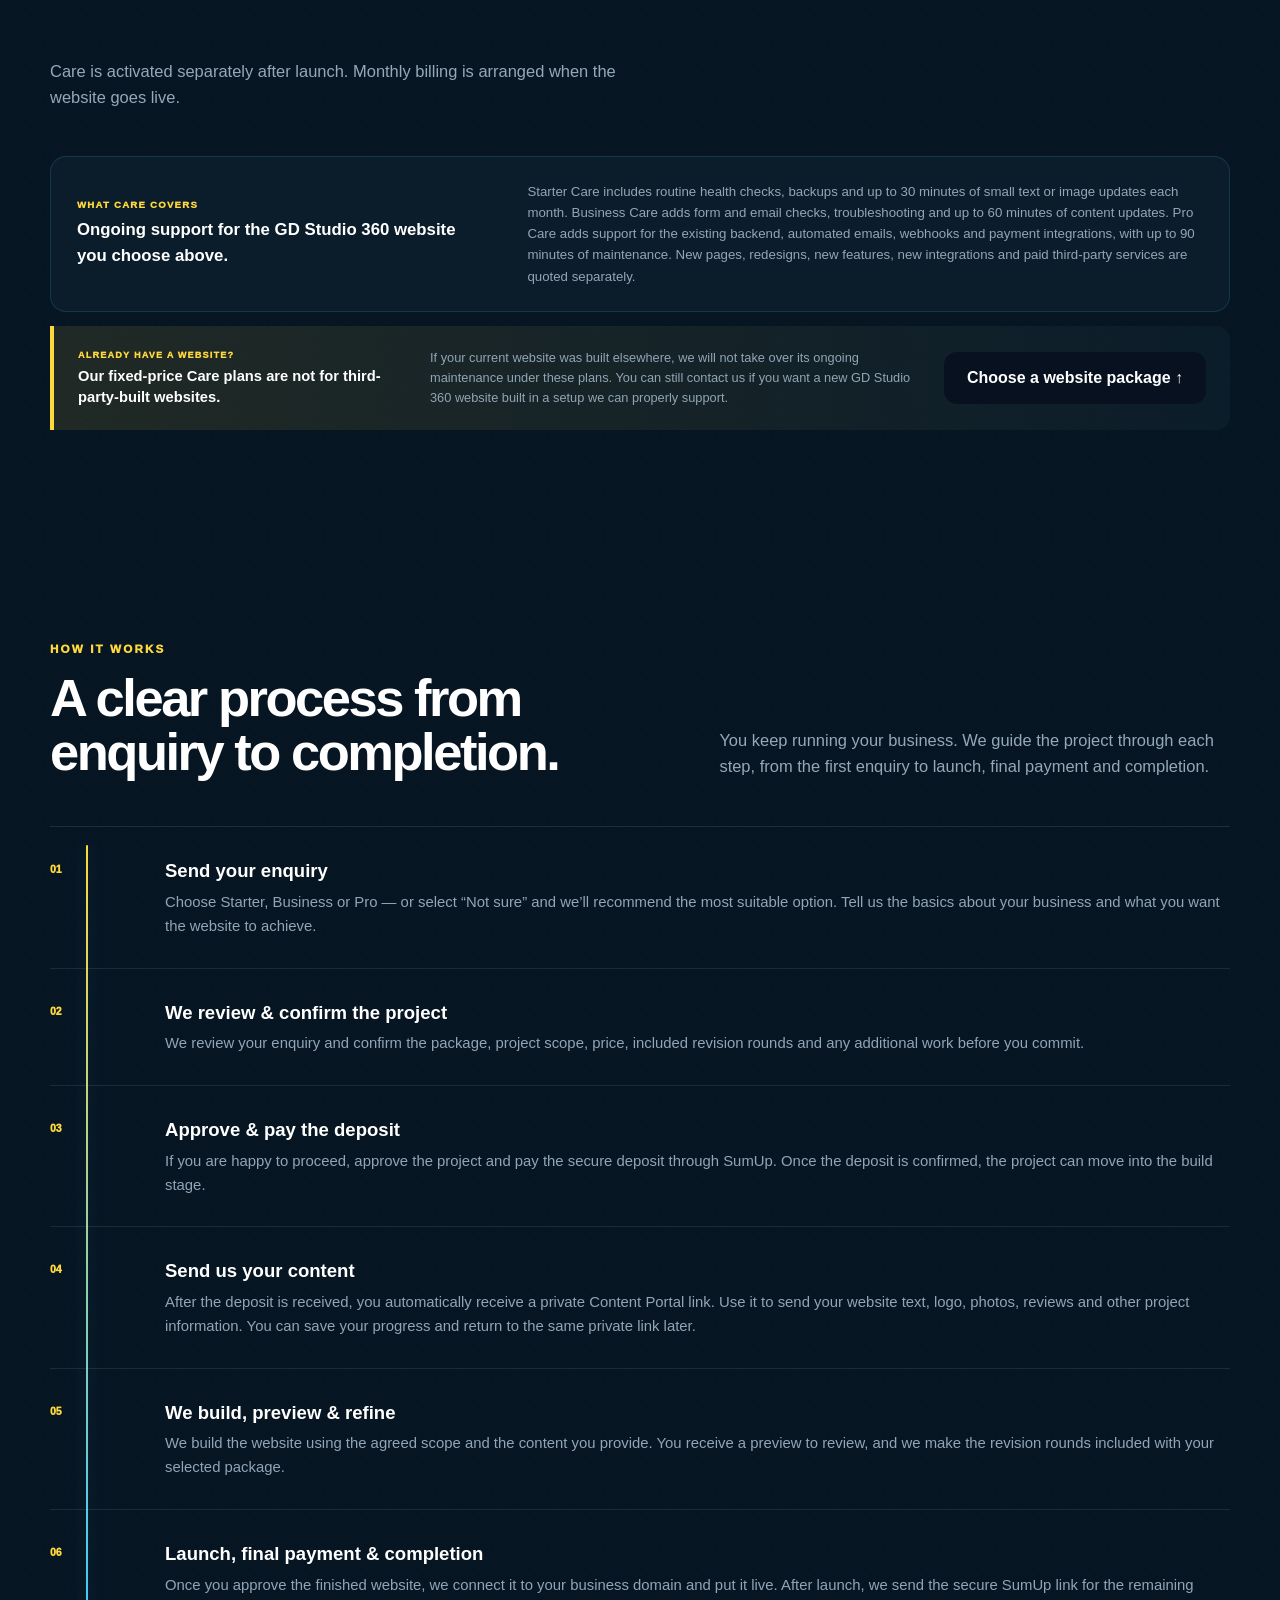
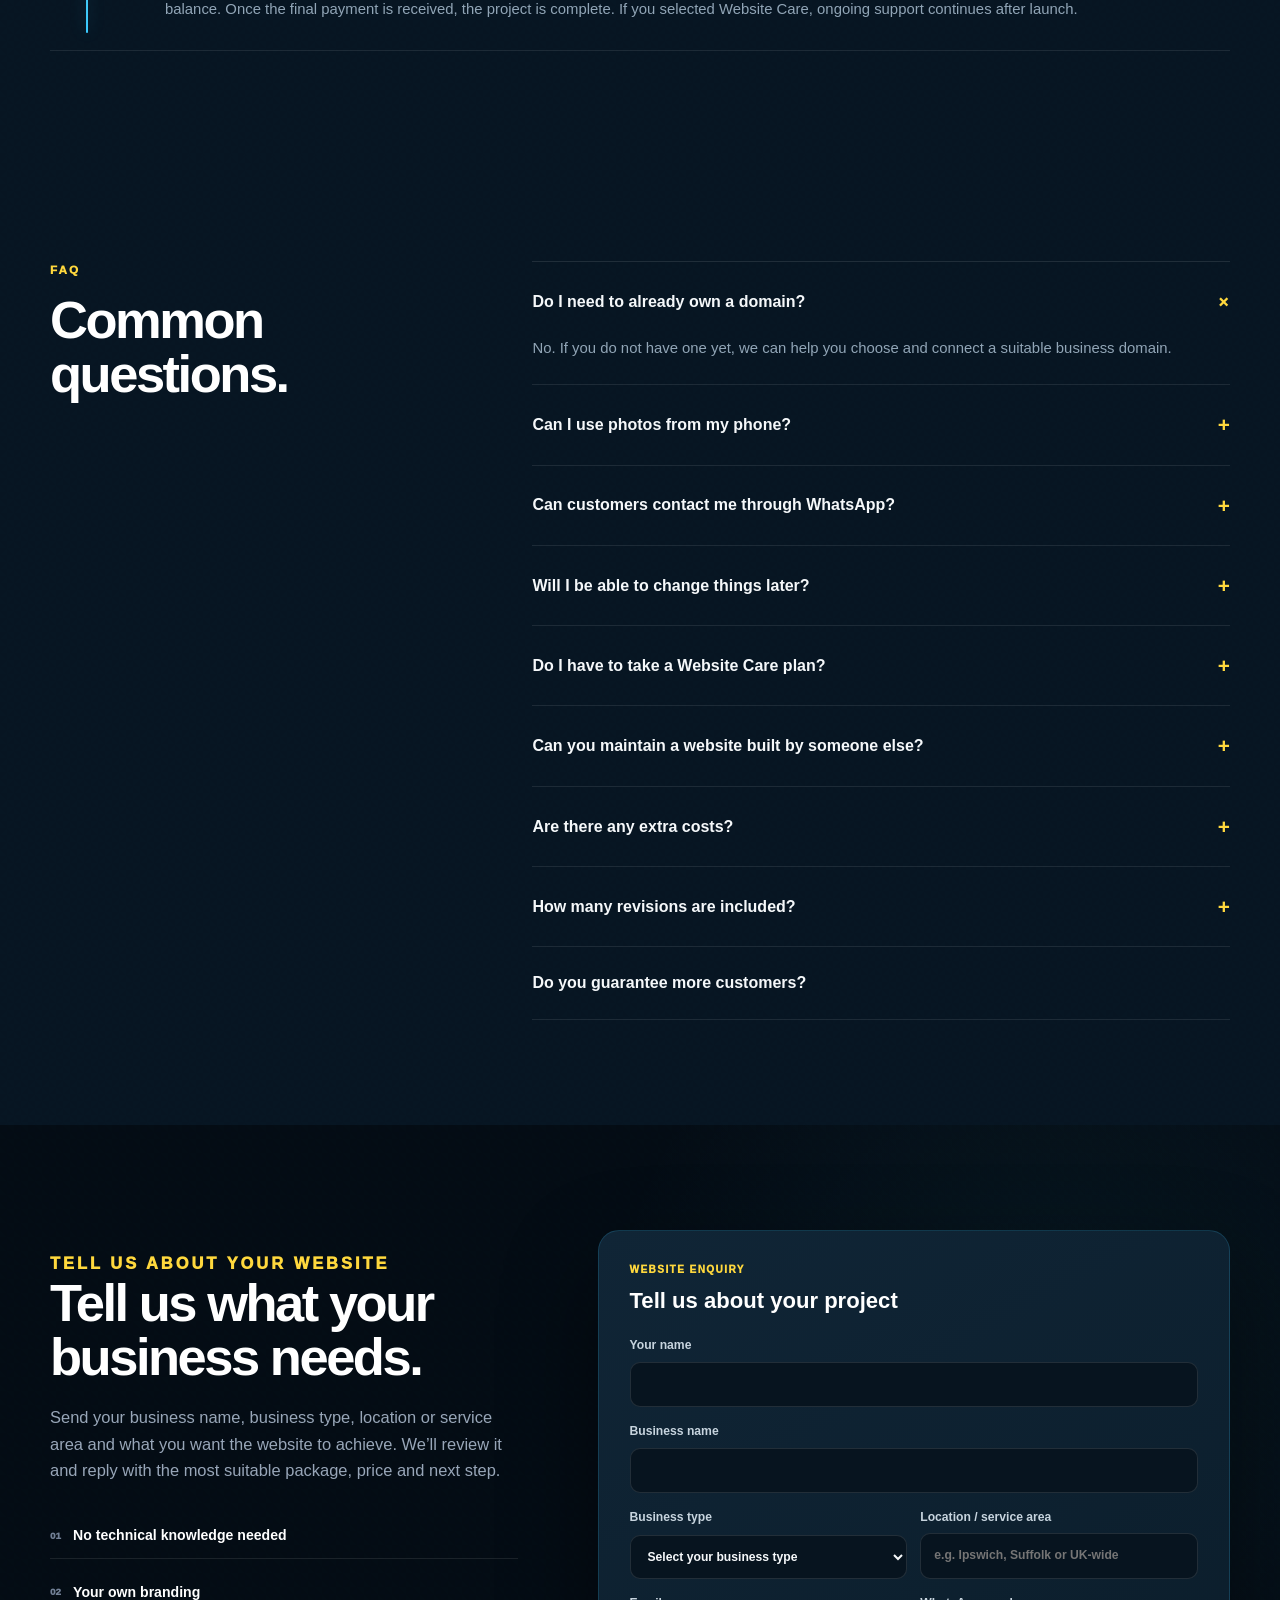
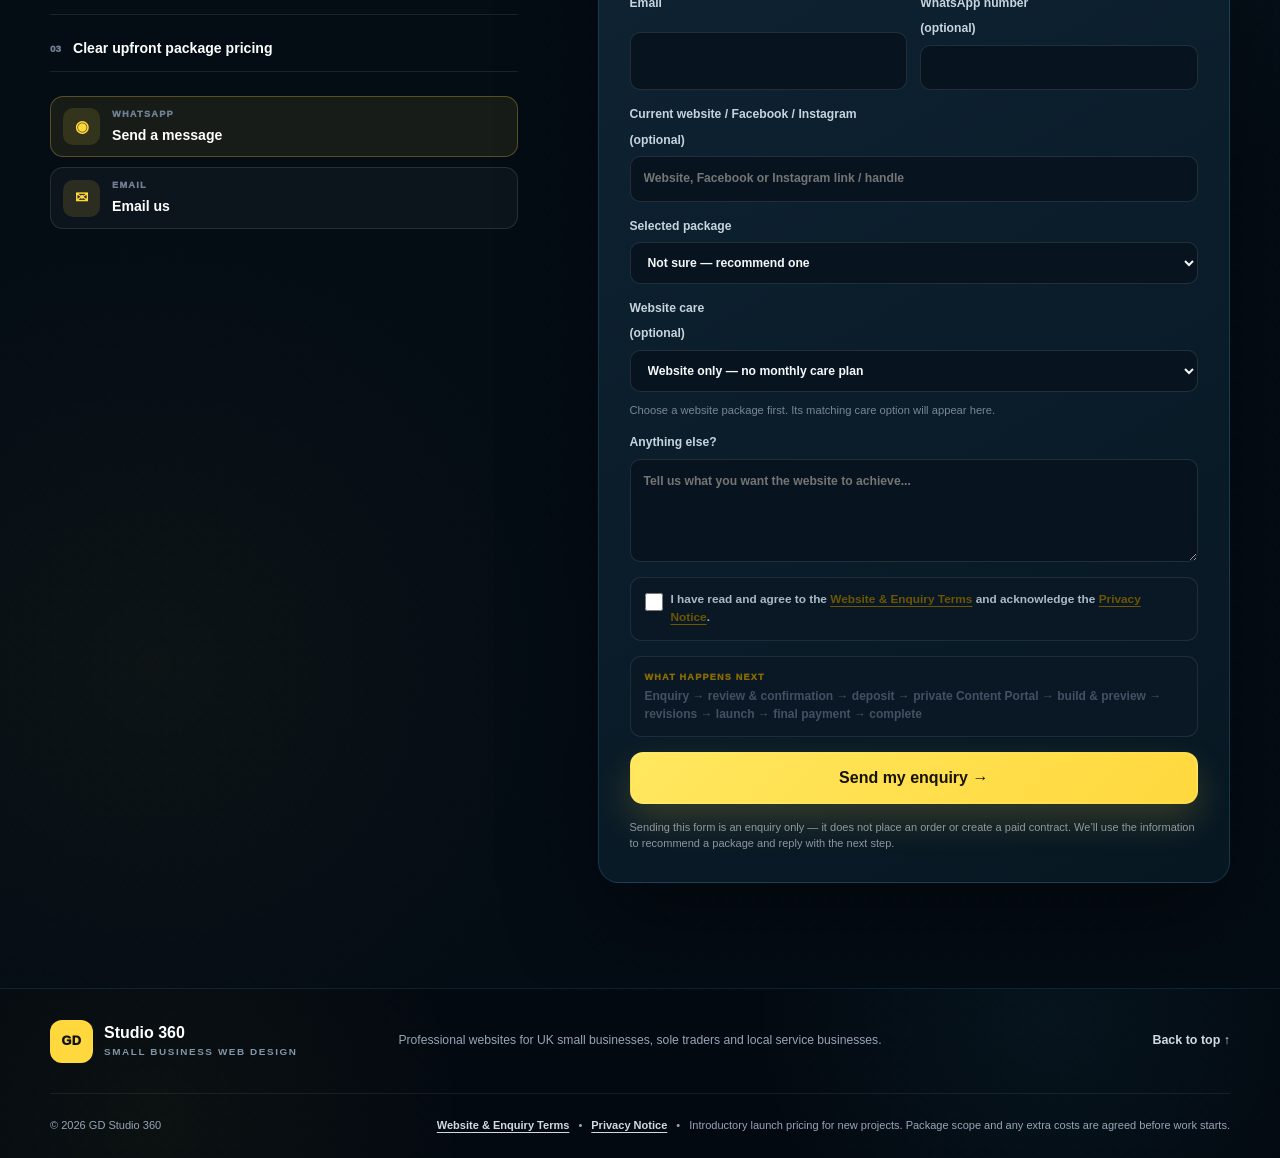
==== commit 7c9a1f66: "Refine Pro advanced features note" ====
--- a/index.html
+++ b/index.html
@@ -32,7 +32,7 @@
 
 
 
-  <link rel="stylesheet" href="styles.css?v=pro-expanded-v1">
+  <link rel="stylesheet" href="styles.css?v=pro-note-v2">
 
 <script type="application/ld+json">
 {
@@ -662,8 +662,8 @@
             </ul>
 
             <p class="pro-extras-note">
-              Need booking, automation, AI or other advanced functionality?
-              We can quote these separately.
+              Optional advanced features such as booking systems, automation,
+              AI integrations and custom functionality can be quoted separately.
             </p>
             <div class="package-care-picker">
               <span class="package-care-title">CHOOSE YOUR SETUP</span>
--- a/styles.css
+++ b/styles.css
@@ -2953,12 +2953,12 @@
 
 /* Pro package extras */
 .pro-extras-note{
-  margin:-8px 0 18px;
-  padding:12px 14px;
-  border-left:3px solid #b58d00;
-  border-radius:8px;
-  background:#f8f6ee;
+  margin:-6px 0 18px;
+  padding:13px 2px 0;
+  border-top:1px solid var(--line);
+  background:transparent;
   color:var(--muted);
-  font-size:.76rem;
-  line-height:1.55;
-}
+  font-size:.78rem;
+  font-weight:500;
+  line-height:1.6;
+}
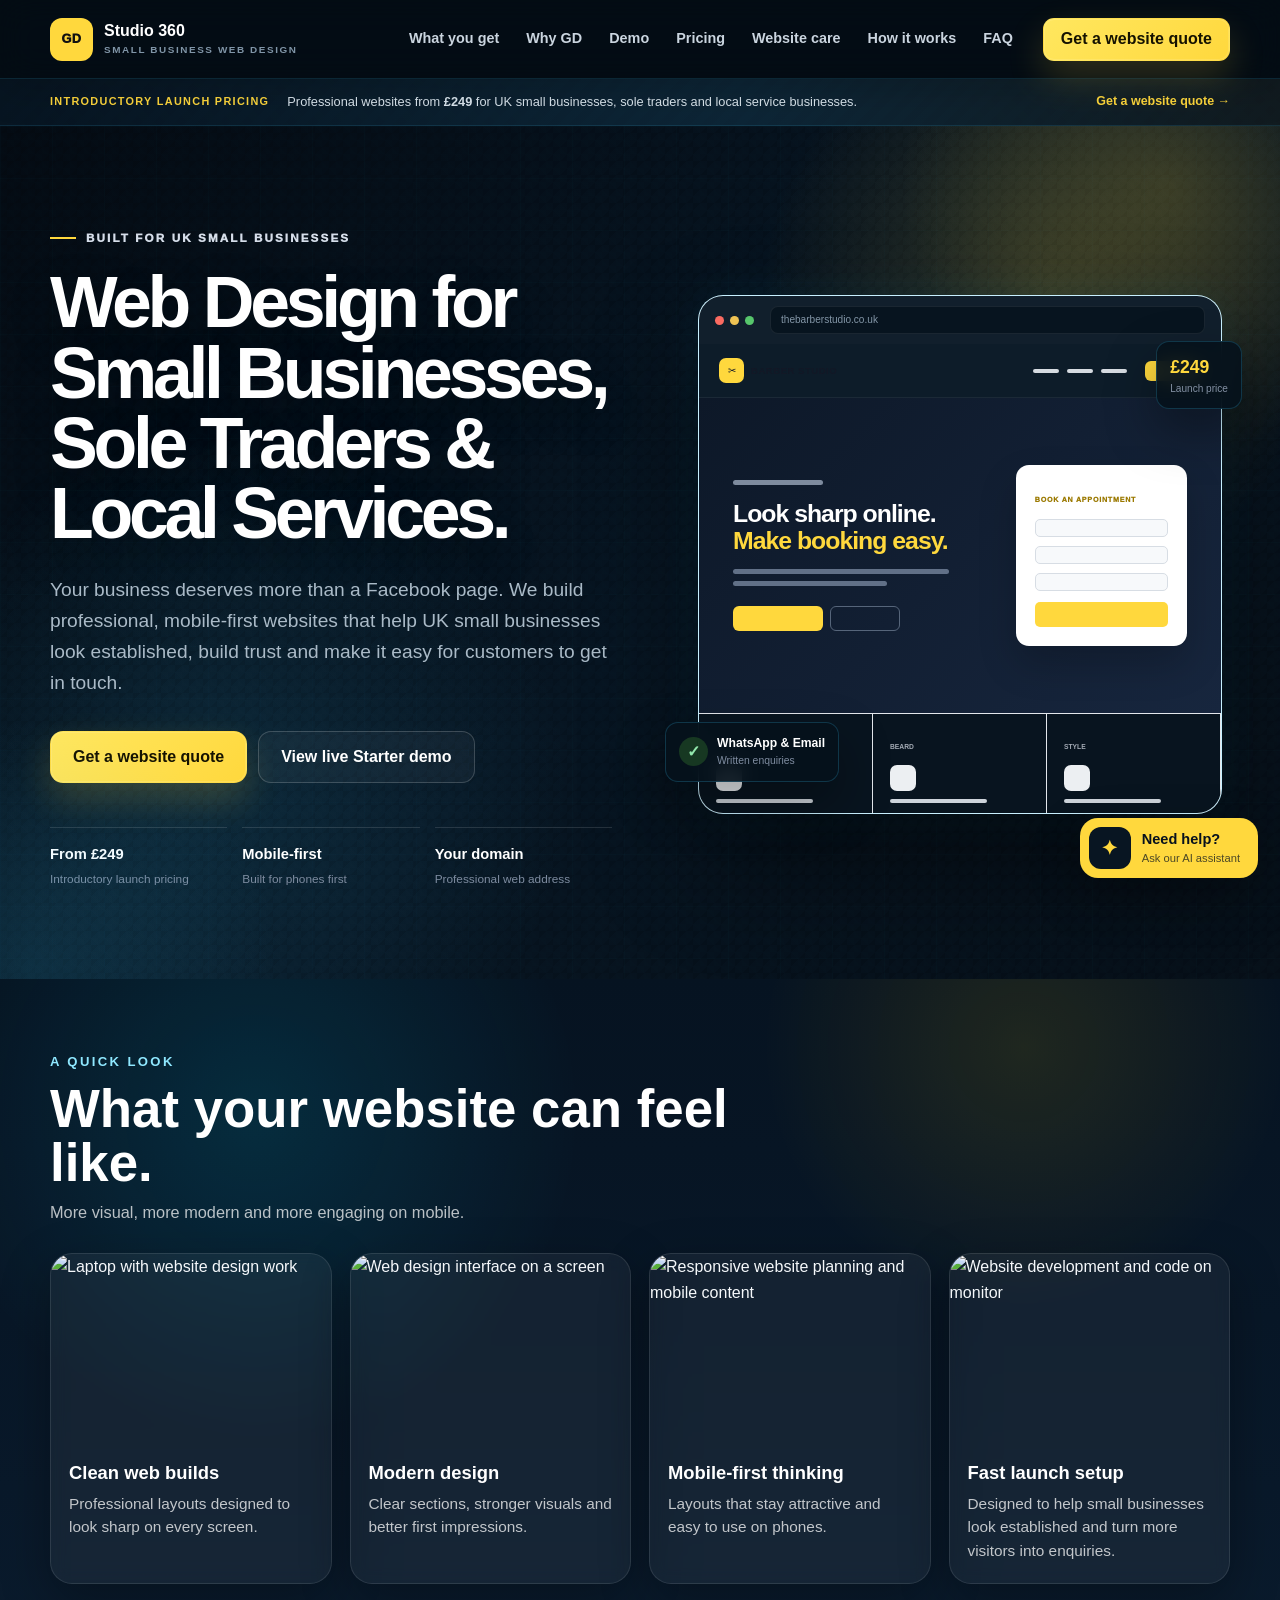
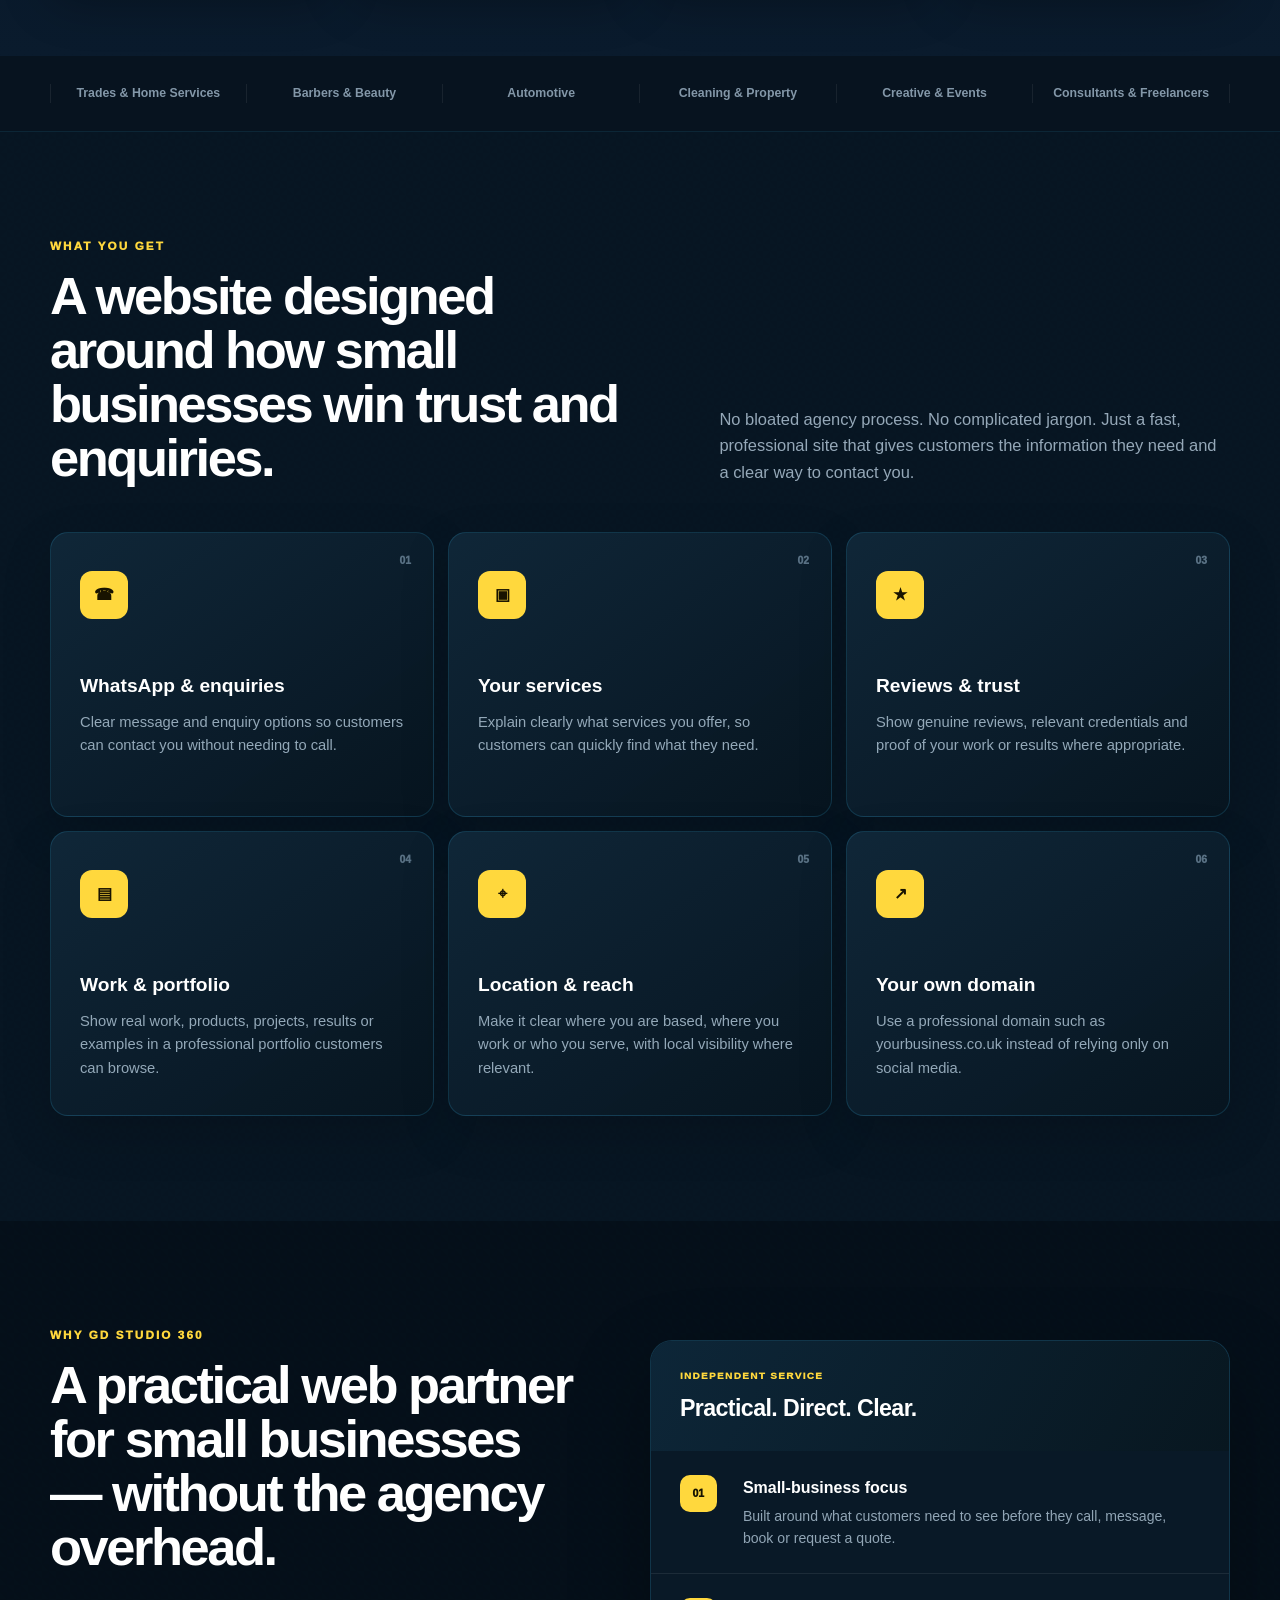
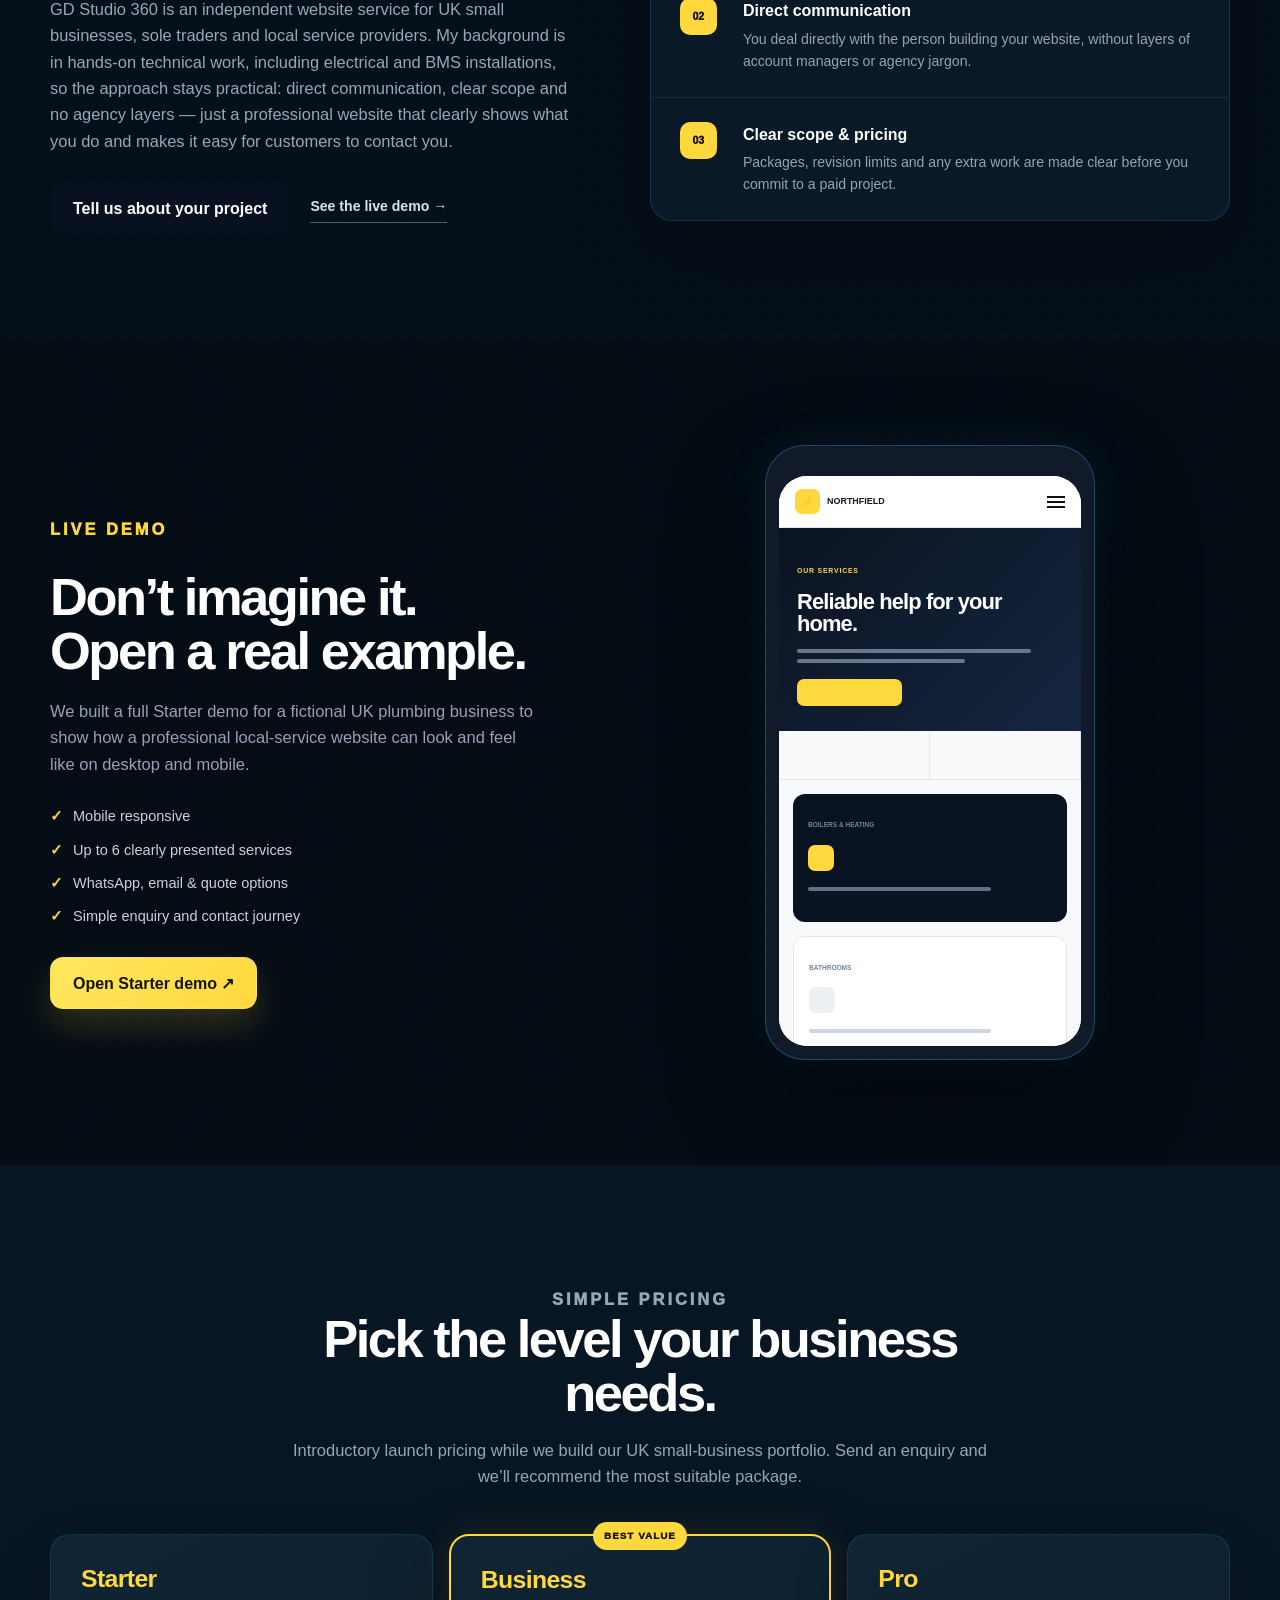
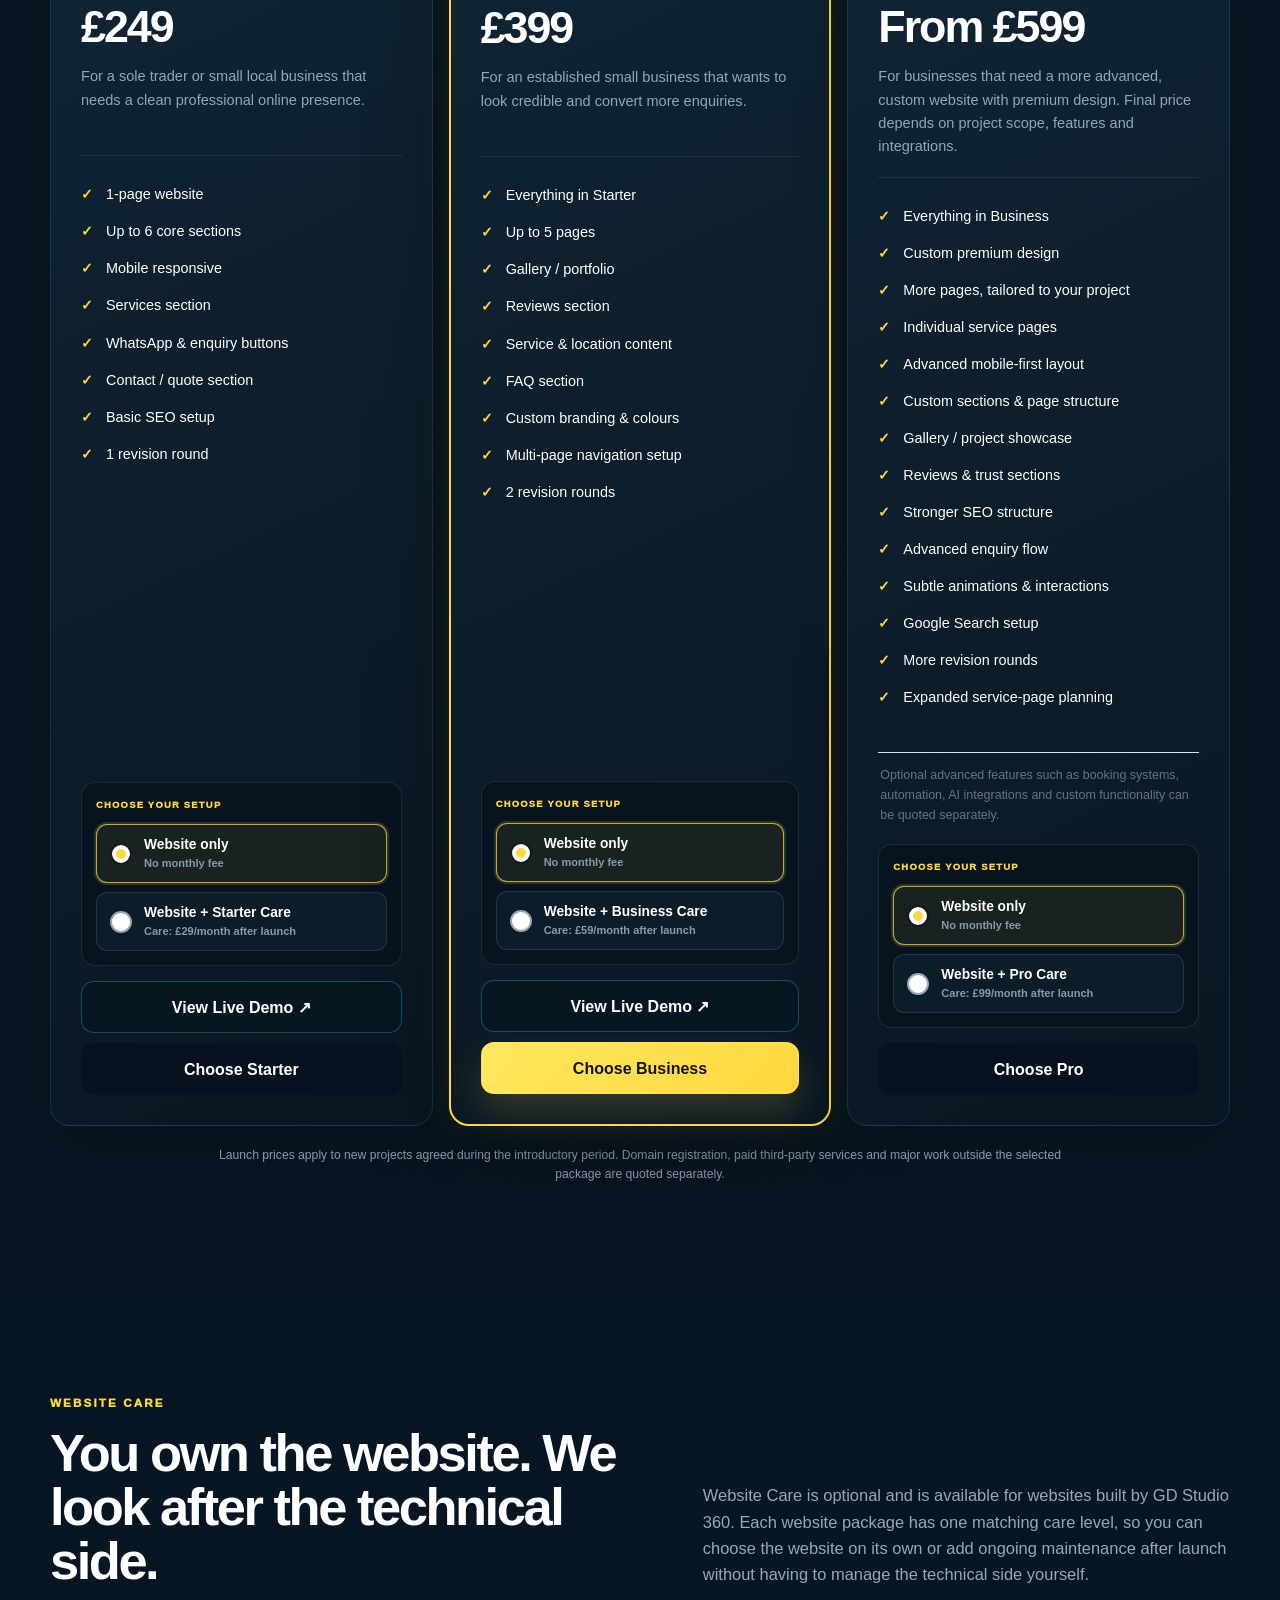
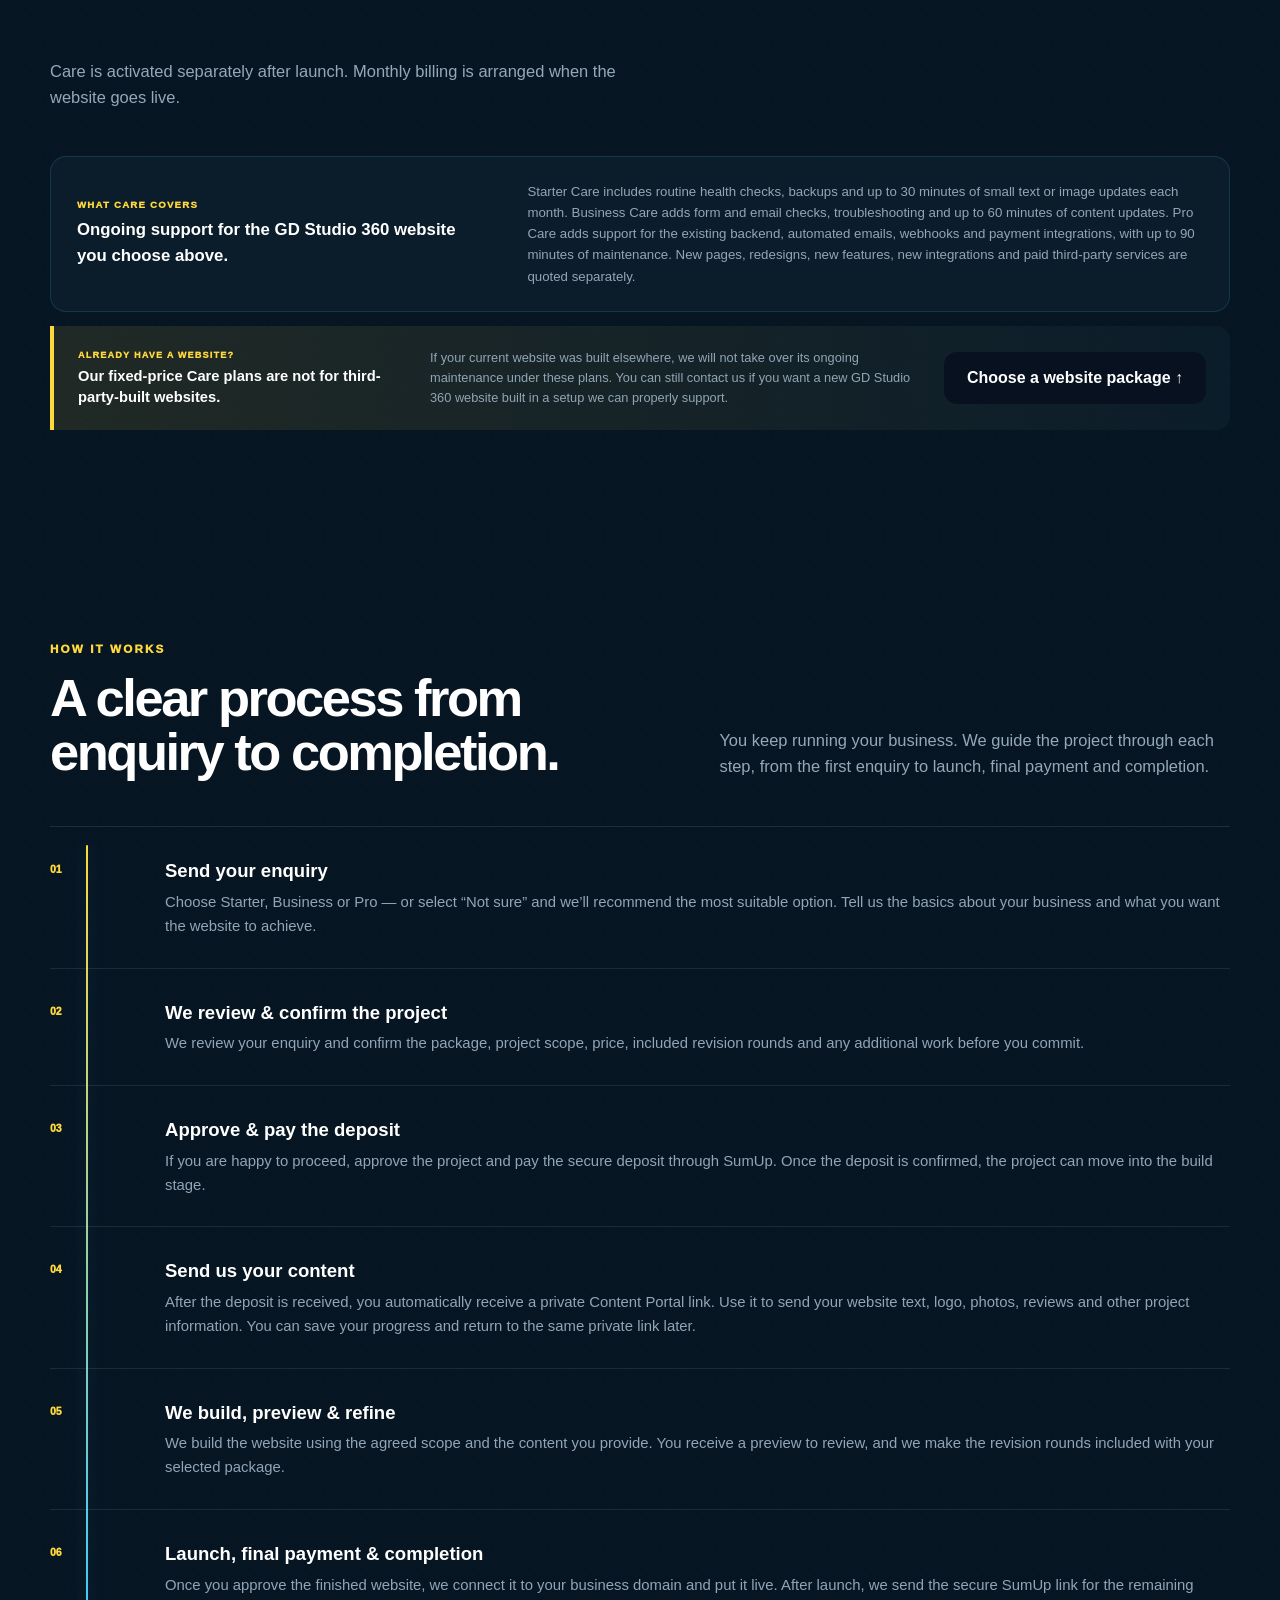
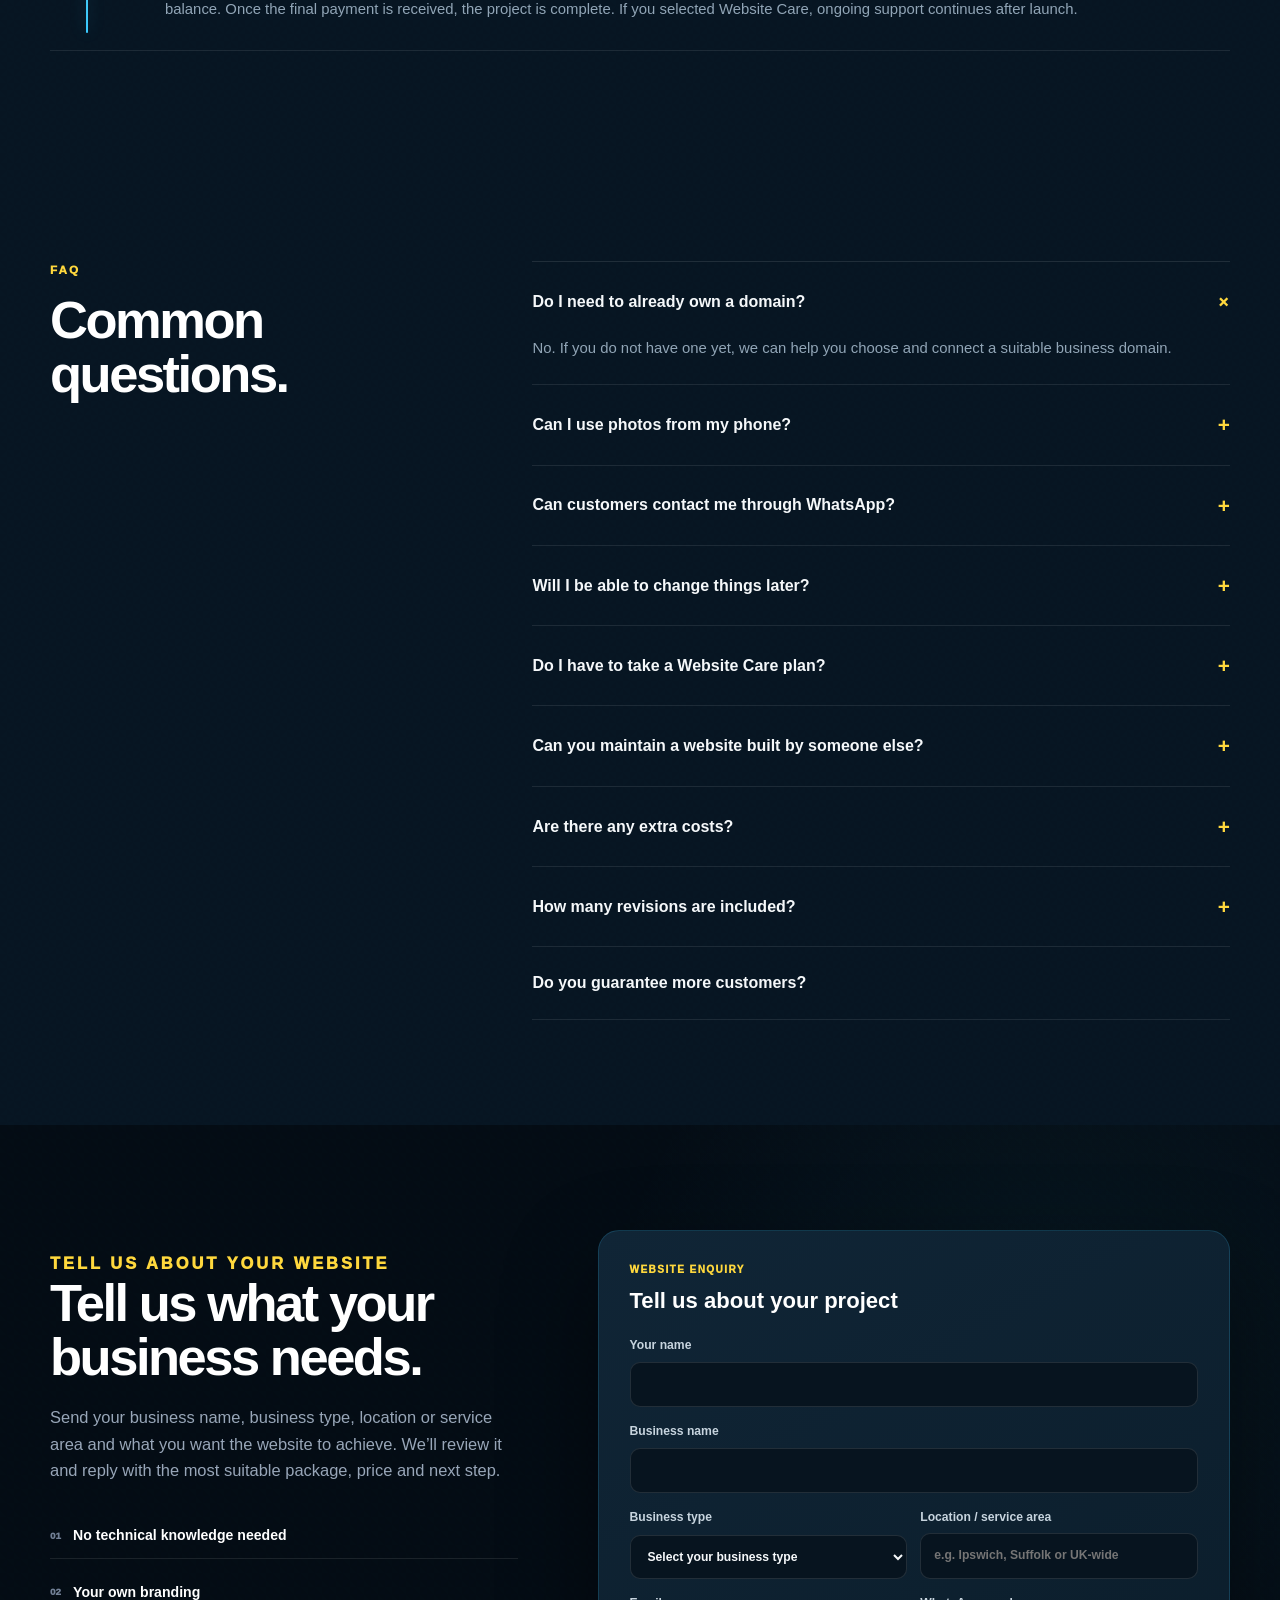
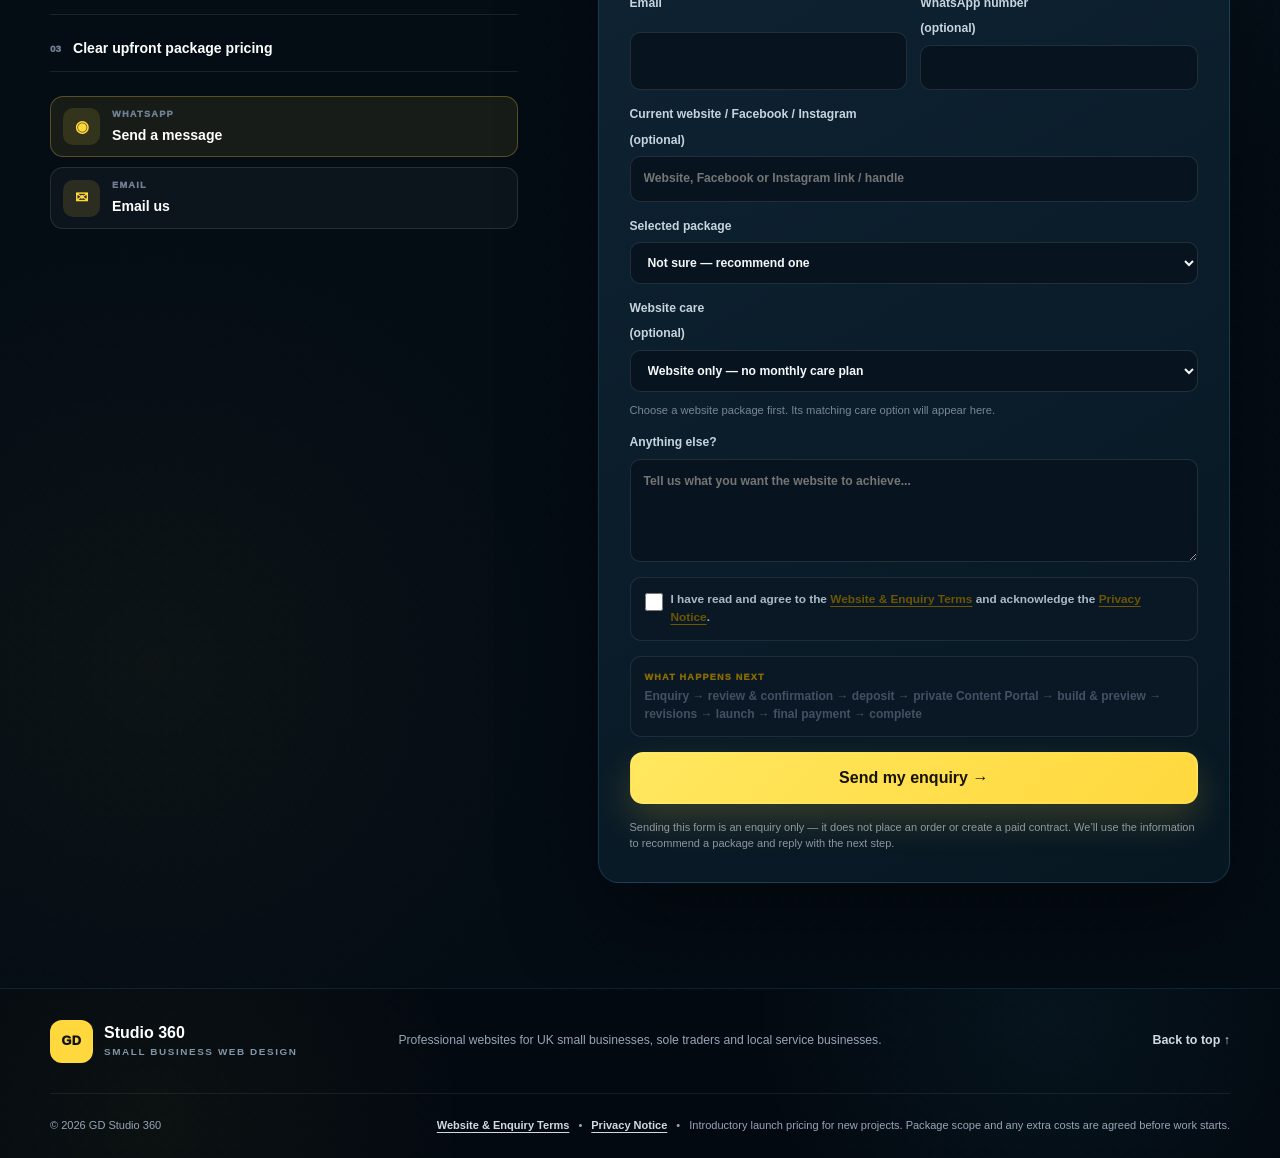
==== commit fdb955f6: "Change Business badge to Best Value" ====
--- a/index.html
+++ b/index.html
@@ -592,7 +592,7 @@
           </article>
 
           <article class="price-card featured-price">
-            <div class="popular">MOST POPULAR</div>
+            <div class="popular">BEST VALUE</div>
             <div class="price-top">
               <span>Business</span>
               <strong>£399</strong>
